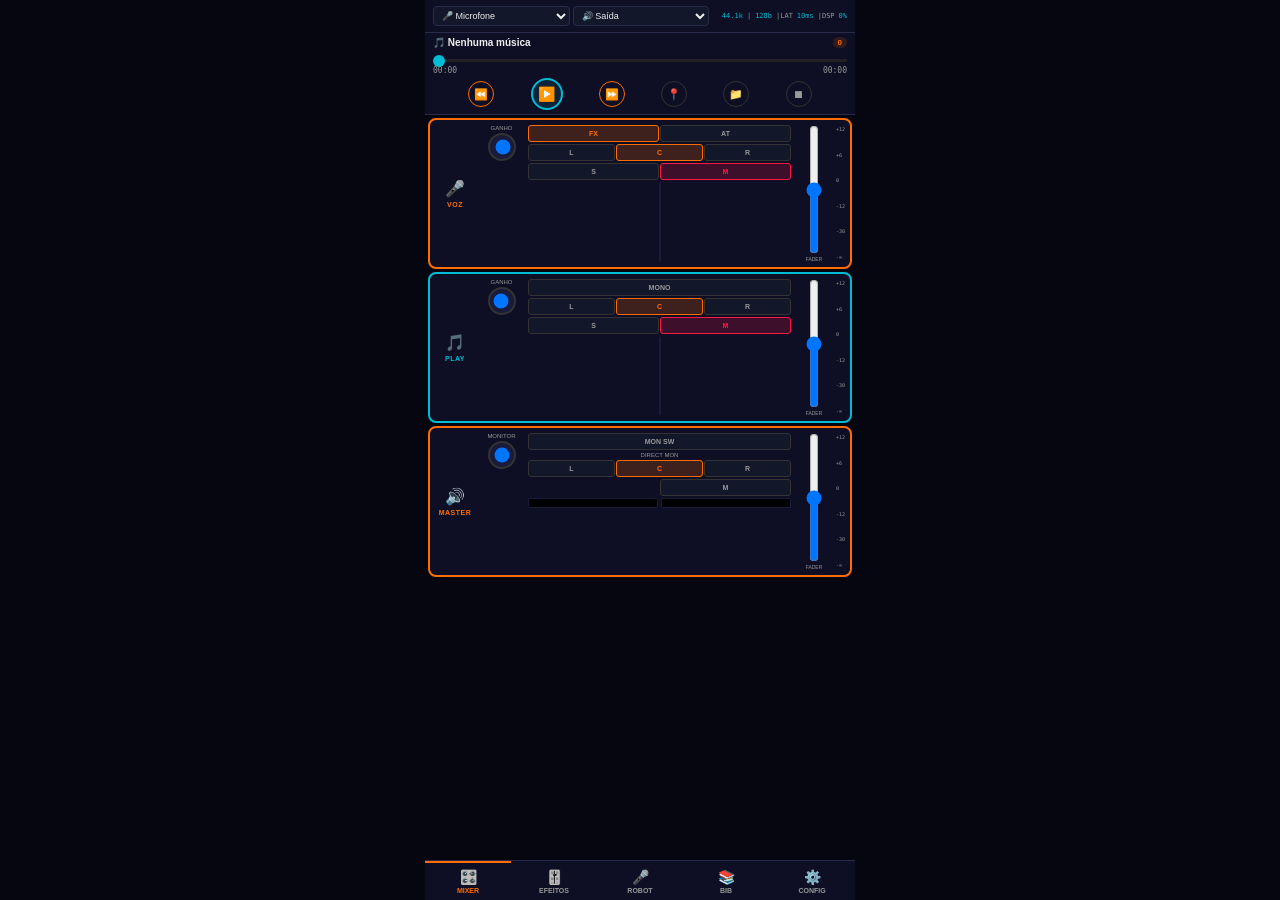
==== index.html @ adaa461d "Update index.html" ====
<!DOCTYPE html>
<html lang="pt-BR">
<head>
    <meta charset="UTF-8">
    <meta name="viewport" content="width=device-width, initial-scale=1.0, maximum-scale=1.0, user-scalable=no, viewport-fit=cover">
    <meta name="apple-mobile-web-app-capable" content="yes">
    <meta name="apple-mobile-web-app-status-bar-style" content="black-translucent">
    <meta name="theme-color" content="#060610">
    <title>DF Studio Pro</title>
    <link rel="manifest" href="manifest.json">
    <link rel="apple-touch-icon" href="icons/icon-192.png">
    <style>
        :root {
            --bg: #060610; --surface: #0E0E24; --surfaceHigh: #12172A;
            --orange: #FF6D00; --teal: #00BCD4; --warning: #FF1744;
            --text: #EEE; --textSecondary: #999; --textDisabled: #555;
            --border: #2A2A4A;
        }
        *{margin:0;padding:0;box-sizing:border-box}
        body{
            font-family: -apple-system, BlinkMacSystemFont, 'Segoe UI', sans-serif;
            background: var(--bg); color: var(--text);
            width: 100vw; height: 100vh; height: 100dvh;
            overflow: hidden; user-select: none; -webkit-user-select: none;
            -webkit-tap-highlight-color: transparent;
            display: flex; flex-direction: column;
            max-width: 430px; margin: 0 auto;
        }
        .splash{display:flex;flex-direction:column;align-items:center;justify-content:center;height:100%}
        .splash h1{font-size:1.8em;font-weight:900;color:var(--orange)}
        .splash p{color:var(--textSecondary);margin:6px 0 20px}
        .splash .loader{width:32px;height:32px;border:3px solid #222;border-top-color:var(--orange);border-radius:50%;animation:spin .8s linear infinite}
        @keyframes spin{to{transform:rotate(360deg)}}
        .splash button{padding:14px 40px;background:var(--orange);color:#FFF;border:none;border-radius:24px;font-size:16px;font-weight:700;cursor:pointer;margin-top:12px;display:none}
        .splash .msg{color:var(--textSecondary);font-size:11px;margin-top:8px}
        .splash .err{color:var(--warning);font-size:11px;margin-top:4px}

        .app{display:none;flex-direction:column;height:100%;width:100%}

        /* TOP BAR */
        .topbar{display:flex;align-items:center;justify-content:space-between;padding:6px 8px;background:var(--surface);border-bottom:1px solid var(--border);min-height:32px;gap:4px;flex-shrink:0}
        .topbar .devices{display:flex;gap:3px;flex:1}
        .topbar .devices select{flex:1;background:var(--surfaceHigh);color:var(--text);border:1px solid var(--border);border-radius:4px;padding:3px 4px;font-size:9px;max-width:48%}
        .topbar .stats{font-size:7px;color:var(--textSecondary);font-family:monospace;display:flex;gap:4px;white-space:nowrap}
        .topbar .stats span{color:var(--teal)}

        /* PLAYER */
        .player{background:var(--surface);padding:4px 8px;border-bottom:1px solid var(--border);flex-shrink:0}
        .player .info{display:flex;justify-content:space-between;align-items:center}
        .player .name{font-weight:700;font-size:10px;flex:1;overflow:hidden;text-overflow:ellipsis;white-space:nowrap;color:var(--text)}
        .player .badge{background:rgba(255,109,0,0.15);color:var(--orange);padding:1px 5px;border-radius:6px;font-size:8px;font-weight:700;margin-left:4px;white-space:nowrap}
        .player input[type=range]{width:100%;height:3px;-webkit-appearance:none;background:#222;border-radius:2px;outline:none;margin:2px 0}
        .player input[type=range]::-webkit-slider-thumb{-webkit-appearance:none;width:12px;height:12px;background:var(--teal);border-radius:50%}
        .player .time{display:flex;justify-content:space-between;font-size:8px;color:var(--textSecondary);font-family:monospace}
        .player .ctrls{display:flex;justify-content:space-evenly;align-items:center;margin-top:3px;gap:1px}
        .player .ctrls button{background:none;border:1px solid #333;color:var(--textSecondary);border-radius:50%;width:26px;height:26px;font-size:11px;cursor:pointer;display:flex;align-items:center;justify-content:center;padding:0}
        .player .ctrls .play-btn{width:32px;height:32px;border:2px solid var(--teal);color:var(--teal);background:rgba(0,188,212,0.12);font-size:14px}
        .player .ctrls .marker-btn{border-color:var(--orange);color:var(--orange)}

        /* SCROLL CONTAINER */
        .scroll-container{flex:1;overflow-y:auto;-webkit-overflow-scrolling:touch;padding:3px}

        /* CHANNEL STRIP - VERTICAL LAYOUT */
        .channel-strip{display:flex;align-items:stretch;background:var(--surface);border-radius:8px;border:2px solid #1A1A3A;margin-bottom:3px;padding:5px;gap:4px;min-height:100px}
        .channel-strip.voice{border-color:var(--orange)}
        .channel-strip.play{border-color:var(--teal)}
        .channel-strip.master{border-color:var(--orange)}
        
        .ch-left{display:flex;flex-direction:column;align-items:center;justify-content:center;gap:3px;width:40px;flex-shrink:0}
        .ch-left .ch-icon{font-size:16px}
        .ch-left .ch-name{font-size:7px;font-weight:900;letter-spacing:.5px;text-align:center}
        .voice .ch-left .ch-name{color:var(--orange)}.play .ch-left .ch-name{color:var(--teal)}.master .ch-left .ch-name{color:var(--orange)}
        
        .ch-knobs{display:flex;flex-direction:column;align-items:center;gap:2px;width:45px;flex-shrink:0}
        .ch-knobs label{font-size:6px;color:var(--textSecondary)}
        .knob{-webkit-appearance:none;width:28px;height:28px;border-radius:50%;background:#1A1A3A;border:2px solid #333;cursor:pointer;outline:none}
        
        .ch-center{display:flex;flex-direction:column;align-items:center;gap:2px;flex:1;min-width:0}
        .btn-row{display:flex;gap:1px;width:100%}
        .btn-row button{flex:1;padding:4px 0;border-radius:3px;border:1px solid #333;background:var(--surfaceHigh);color:var(--textSecondary);font-size:7px;font-weight:700;cursor:pointer}
        .btn-row .active{background:rgba(255,109,0,0.2);color:var(--orange);border-color:var(--orange)}
        .btn-row .solo-active{background:rgba(118,255,3,0.15);color:#76FF03;border-color:#76FF03}
        .btn-row .mute-active{background:rgba(255,23,68,0.2);color:var(--warning);border-color:var(--warning)}
        .vu-row{display:flex;gap:3px;width:100%}
        .vu{flex:1;height:10px;background:#000;border-radius:1px;overflow:hidden;border:1px solid #1A1A3A}
        .vu .fill{height:0%;background:linear-gradient(to top,#76FF03 60%,#FFD600 80%,var(--warning) 100%);transition:height .06s}
        
        .ch-right{display:flex;align-items:stretch;gap:3px;width:50px;flex-shrink:0}
        .fader-col{display:flex;flex-direction:column;align-items:center;flex:1}
        .fader-col label{font-size:5px;color:var(--textSecondary);margin-top:2px}
        .fader{-webkit-appearance:slider-vertical;width:16px;flex:1;min-height:60px;background:#1A1A3A;outline:none;border-radius:3px}
        .fader::-webkit-slider-thumb{-webkit-appearance:none;width:20px;height:12px;background:#555;border-radius:2px;border:1px solid #777}
        .fader-scale{display:flex;flex-direction:column;justify-content:space-between;padding:2px 0}
        .fader-scale span{font-size:5px;color:var(--textSecondary);font-family:monospace;line-height:1}

        .nav{display:flex;background:var(--surface);border-top:1px solid var(--border);padding-bottom:env(safe-area-inset-bottom);flex-shrink:0}
        .nav button{flex:1;padding:6px 0;background:none;border:none;color:var(--textSecondary);font-size:7px;font-weight:700;cursor:pointer;border-top:2px solid transparent;display:flex;flex-direction:column;align-items:center;gap:2px}
        .nav button span{font-size:14px}
        .nav .active{color:var(--orange);border-top-color:var(--orange)}

        .dlg{position:fixed;top:0;left:0;right:0;bottom:0;background:rgba(0,0,0,.85);display:none;align-items:center;justify-content:center;z-index:100}
        .dlg>div{background:var(--surface);padding:16px;border-radius:10px;width:90%;max-width:320px;display:flex;flex-direction:column;gap:8px;border:1px solid var(--border)}
        .dlg h3{color:var(--orange);text-align:center;font-size:15px}
        .dlg input{padding:8px;border-radius:5px;border:1px solid #333;background:var(--bg);color:var(--text);font-size:14px}
        .dlg button{padding:8px;border-radius:5px;border:none;font-weight:700;cursor:pointer;font-size:12px}
        .dlg .save{background:var(--orange);color:#FFF}
        .dlg .cancel{background:#333;color:var(--textSecondary)}
        .dlg .time-row{display:flex;gap:3px;align-items:center;justify-content:center}
        .dlg .time-row input{width:45px;text-align:center;font-size:14px}
        .dlg .time-row span{color:var(--textSecondary);font-weight:700}
    </style>
</head>
<body>

<div id="splash" class="splash">
    <h1>🎤 DF STUDIO</h1><p>Estúdio Profissional</p>
    <div class="loader"></div><div class="msg" id="msg">A iniciar...</div><div class="err" id="err"></div>
    <button id="startBtn" onclick="start()">COMEÇAR</button>
</div>

<div id="app" class="app">
    <div class="topbar">
        <div class="devices">
            <select><option>🎤 Microfone</option></select>
            <select><option>🔊 Saída</option></select>
        </div>
        <div class="stats"><span id="sr">48k</span>|<span id="buf">128b</span>|LAT <span id="lat">0ms</span>|DSP <span id="dsp">0%</span></div>
    </div>

    <div class="player">
        <div class="info"><div class="name" id="trackName">🎵 Nenhuma música</div><div class="badge" id="markerBadge">0</div></div>
        <input type="range" id="seekBar" min="0" max="1000" value="0">
        <div class="time"><span id="curTime">00:00</span><span id="durTime">00:00</span></div>
        <div class="ctrls">
            <button onclick="prevMarker()" class="marker-btn">⏪</button>
            <button id="playBtn" onclick="togglePlay()" class="play-btn">▶️</button>
            <button onclick="nextMarker()" class="marker-btn">⏩</button>
            <button onclick="showMarkerDlg()">📍</button>
            <button onclick="document.getElementById('fileInput').click()">📁</button>
            <input type="file" id="fileInput" accept="audio/*" style="display:none" onchange="loadFile(event)">
            <button onclick="stopTrack()">⏹</button>
        </div>
    </div>

    <div class="scroll-container">

        <!-- VOZ -->
        <div class="channel-strip voice">
            <div class="ch-left"><div class="ch-icon">🎤</div><div class="ch-name">VOZ</div></div>
            <div class="ch-knobs"><label>GANHO</label><input type="range" id="micGain" class="knob" min="0" max="100" value="65"></div>
            <div class="ch-center">
                <div class="btn-row"><button id="fxOn" class="active" onclick="toggleFx()">FX</button><button id="atOn" onclick="toggleAt()">AT</button></div>
                <div class="btn-row"><button onclick="setPan('voice',-1)">L</button><button class="active" onclick="setPan('voice',0)">C</button><button onclick="setPan('voice',1)">R</button></div>
                <div class="btn-row"><button id="voiceSolo" onclick="toggleSolo('voice')">S</button><button id="voiceMute" class="mute-active" onclick="toggleMute('voice')">M</button></div>
                <div class="vu"><div class="fill" id="voiceVu"></div></div>
            </div>
            <div class="ch-right">
                <div class="fader-col"><input type="range" id="voiceFader" class="fader" min="0" max="100" value="50" orient="vertical"><label>FADER</label></div>
                <div class="fader-scale"><span>+12</span><span>+6</span><span>0</span><span>-12</span><span>-30</span><span>-∞</span></div>
            </div>
        </div>

        <!-- PLAY -->
        <div class="channel-strip play">
            <div class="ch-left"><div class="ch-icon">🎵</div><div class="ch-name">PLAY</div></div>
            <div class="ch-knobs"><label>GANHO</label><input type="range" id="playGain" class="knob" min="0" max="100" value="40"></div>
            <div class="ch-center">
                <div class="btn-row"><button id="monoOn" onclick="toggleMono()">MONO</button></div>
                <div class="btn-row"><button onclick="setPan('play',-1)">L</button><button class="active" onclick="setPan('play',0)">C</button><button onclick="setPan('play',1)">R</button></div>
                <div class="btn-row"><button id="playSolo" onclick="toggleSolo('play')">S</button><button id="playMute" class="mute-active" onclick="toggleMute('play')">M</button></div>
                <div class="vu"><div class="fill" id="playVu"></div></div>
            </div>
            <div class="ch-right">
                <div class="fader-col"><input type="range" id="playFader" class="fader" min="0" max="100" value="50" orient="vertical"><label>FADER</label></div>
                <div class="fader-scale"><span>+12</span><span>+6</span><span>0</span><span>-12</span><span>-30</span><span>-∞</span></div>
            </div>
        </div>

        <!-- MASTER -->
        <div class="channel-strip master">
            <div class="ch-left"><div class="ch-icon">🔊</div><div class="ch-name">MASTER</div></div>
            <div class="ch-knobs"><label>MONITOR</label><input type="range" id="monGain" class="knob" min="0" max="100" value="50"></div>
            <div class="ch-center">
                <div class="btn-row"><button id="monSw" onclick="toggleMon()">MON SW</button></div>
                <div style="font-size:6px;color:var(--textSecondary);text-align:center" id="monLabel">DIRECT MON</div>
                <div class="btn-row"><button onclick="setPan('master',-1)">L</button><button class="active" onclick="setPan('master',0)">C</button><button onclick="setPan('master',1)">R</button></div>
                <div class="btn-row"><button style="visibility:hidden">S</button><button id="masterMute" onclick="toggleMute('master')">M</button></div>
                <div class="vu-row"><div class="vu"><div class="fill" id="masterVuL"></div></div><div class="vu"><div class="fill" id="masterVuR"></div></div></div>
            </div>
            <div class="ch-right">
                <div class="fader-col"><input type="range" id="masterFader" class="fader" min="0" max="100" value="50" orient="vertical"><label>FADER</label></div>
                <div class="fader-scale"><span>+12</span><span>+6</span><span>0</span><span>-12</span><span>-30</span><span>-∞</span></div>
            </div>
        </div>

    </div>

    <div class="nav">
        <button class="active"><span>🎛️</span>MIXER</button>
        <button><span>🎚️</span>EFEITOS</button>
        <button><span>🎤</span>ROBOT</button>
        <button><span>📚</span>BIB</button>
        <button><span>⚙️</span>CONFIG</button>
    </div>
</div>

<div class="dlg" id="markerDlg">
    <div>
        <h3>📍 NOVO MARCADOR</h3>
        <input type="text" id="markerName" placeholder="Nome do marcador">
        <label style="font-size:10px;color:var(--textSecondary)"><input type="checkbox" id="useCurTime" checked onchange="toggleManTime()"> Usar tempo atual</label>
        <div id="manTime" style="display:none" class="time-row">
            <input type="number" id="mm" placeholder="MIN" min="0" max="99"><span>:</span>
            <input type="number" id="ss" placeholder="SEG" min="0" max="59"><span>.</span>
            <input type="number" id="ms" placeholder="MS" min="0" max="999">
        </div>
        <button class="save" onclick="saveMarker()">💾 SALVAR</button>
        <button class="cancel" onclick="closeMarkerDlg()">CANCELAR</button>
    </div>
</div>

<script>
var ctx,micG,playG,masterG,monG,aMic,aPlay,aMasterL,aMasterR,audioBuf,srcNode,playing=false,pos=0,startTime=0,markers=[];
var micGain=.65,playGain=.40,masterGain=.50,monGain=.50;
var micMuted=true,playMuted=true,masterMuted=true,micSolo=false,playSolo=false,playMono=false,monOn=false;
var vuData=new Uint8Array(128);

function log(m){var e=document.getElementById('msg');if(e)e.textContent=m;}
function err(m){var e=document.getElementById('err');if(e)e.textContent=m;document.getElementById('startBtn').style.display='block';}

async function start(){
    try{
        document.getElementById('startBtn').style.display='none';document.getElementById('err').textContent='';
        ctx=new (window.AudioContext||window.webkitAudioContext)({latencyHint:'interactive'});
        micG=ctx.createGain();micG.gain.value=0;playG=ctx.createGain();playG.gain.value=0;
        masterG=ctx.createGain();masterG.gain.value=0;monG=ctx.createGain();monG.gain.value=0;
        aMic=ctx.createAnalyser();aMic.fftSize=256;aPlay=ctx.createAnalyser();aPlay.fftSize=256;
        aMasterL=ctx.createAnalyser();aMasterL.fftSize=256;aMasterR=ctx.createAnalyser();aMasterR.fftSize=256;
        micG.connect(aMic);aMic.connect(monG);monG.connect(masterG);
        playG.connect(aPlay);aPlay.connect(masterG);
        masterG.connect(aMasterL);masterG.connect(aMasterR);
        aMasterL.connect(ctx.destination);aMasterR.connect(ctx.destination);
        try{var s=await navigator.mediaDevices.getUserMedia({audio:{echoCancellation:false,noiseSuppression:false,autoGainControl:false}});ctx.createMediaStreamSource(s).connect(micG);}catch(e){}
        document.getElementById('sr').textContent=(ctx.sampleRate/1000).toFixed(1)+'k';
        masterMuted=false;masterG.gain.value=masterGain;document.getElementById('masterMute').classList.remove('mute-active');
        document.getElementById('splash').style.display='none';document.getElementById('app').style.display='flex';
        loadMarkers();setInterval(loop,80);
    }catch(e){err('Toque para tentar');}
}

function loop(){
    if(!ctx)return;
    try{
        document.getElementById('lat').textContent=Math.round(ctx.baseLatency*1000)+'ms';
        document.getElementById('voiceVu').style.height=(vu(aMic)*100)+'%';
        document.getElementById('playVu').style.height=(vu(aPlay)*100)+'%';
        document.getElementById('masterVuL').style.height=(vu(aMasterL)*100)+'%';
        document.getElementById('masterVuR').style.height=(vu(aMasterR)*100)+'%';
        if(playing&&audioBuf){var t=ctx.currentTime-startTime;document.getElementById('curTime').textContent=fm(t);document.getElementById('seekBar').value=(t/audioBuf.duration)*1000||0;}
    }catch(e){}
}
function vu(a){if(!a)return 0;a.getByteTimeDomainData(vuData);var s=0;for(var i=0;i<vuData.length;i++)s+=Math.abs(vuData[i]-128);return Math.min(1,s/vuData.length/128*1.5);}
function fm(s){var m=Math.floor(s/60),sec=Math.floor(s%60);return m.toString().padStart(2,'0')+':'+sec.toString().padStart(2,'0');}

function setMic(v){micGain=v;if(micG)micG.gain.value=micMuted?0:v*4;}
function setPlay(v){playGain=v;if(playG)playG.gain.value=playMuted?0:v;}
function setMaster(v){masterGain=v;if(masterG)masterG.gain.value=masterMuted?0:v;}
function setMon(v){monGain=v;if(monG)monG.gain.value=monOn?v:0;}

function toggleMute(ch){
    if(ch==='voice'){micMuted=!micMuted;setMic(micGain);var b=document.getElementById('voiceMute');if(b){if(micMuted)b.classList.add('mute-active');else b.classList.remove('mute-active');}}
    else if(ch==='play'){playMuted=!playMuted;setPlay(playGain);var b=document.getElementById('playMute');if(b){if(playMuted)b.classList.add('mute-active');else b.classList.remove('mute-active');}}
    else{masterMuted=!masterMuted;setMaster(masterGain);var b=document.getElementById('masterMute');if(b){if(masterMuted)b.classList.add('mute-active');else b.classList.remove('mute-active');}}
}
function toggleSolo(ch){if(ch==='voice')micSolo=!micSolo;else playSolo=!playSolo;var b=document.getElementById(ch==='voice'?'voiceSolo':'playSolo');if(b){var a=ch==='voice'?micSolo:playSolo;if(a)b.classList.add('solo-active');else b.classList.remove('solo-active');}}
function toggleMono(){playMono=!playMono;var b=document.getElementById('monoOn');if(b){if(playMono)b.classList.add('active');else b.classList.remove('active');}}
function toggleMon(){monOn=!monOn;setMon(monGain);var b=document.getElementById('monSw');if(b){if(monOn)b.classList.add('active');else b.classList.remove('active');}document.getElementById('monLabel').textContent=monOn?'RETORNO APP':'DIRECT MON';}
function toggleFx(){document.getElementById('fxOn').classList.toggle('active');}
function toggleAt(){document.getElementById('atOn').classList.toggle('active');}
function setPan(ch,v){var p=document.querySelector('.'+ch+' .btn-row:nth-of-type(2)');if(!p)return;var btns=p.querySelectorAll('button');btns.forEach(function(b,i){b.classList.remove('active');if((v===-1&&i===0)||(v===0&&i===1)||(v===1&&i===2))b.classList.add('active');});}

function togglePlay(){if(playing){try{srcNode.stop();}catch(e){}playing=false;}else if(audioBuf){playFrom(pos);}document.getElementById('playBtn').textContent=playing?'⏸️':'▶️';}
function stopTrack(){try{srcNode.stop();}catch(e){}playing=false;pos=0;document.getElementById('playBtn').textContent='▶️';}
function playFrom(p){if(!audioBuf||!ctx)return;try{srcNode.stop();}catch(e){}srcNode=ctx.createBufferSource();srcNode.buffer=audioBuf;srcNode.connect(playG);srcNode.start(0,p||0);playing=true;pos=p||0;startTime=ctx.currentTime-(p||0);document.getElementById('playBtn').textContent='⏸️';}
async function loadFile(e){var f=e.target.files[0];if(f){try{var b=await f.arrayBuffer();audioBuf=await ctx.decodeAudioData(b);document.getElementById('trackName').textContent='🎵 '+f.name.replace(/\.[^/.]+$/,'');document.getElementById('durTime').textContent=fm(audioBuf.duration);}catch(ex){}}}

function loadMarkers(){try{var s=localStorage.getItem('df_markers');if(s)markers=JSON.parse(s);updMarkerBadge();}catch(e){}}
function saveMarkers(){try{localStorage.setItem('df_markers',JSON.stringify(markers));}catch(e){}}
function updMarkerBadge(){document.getElementById('markerBadge').textContent=markers.length;}
function showMarkerDlg(){document.getElementById('markerDlg').style.display='flex';}
function closeMarkerDlg(){document.getElementById('markerDlg').style.display='none';}
function toggleManTime(){document.getElementById('manTime').style.display=document.getElementById('useCurTime').checked?'none':'flex';}
function saveMarker(){
    var n=document.getElementById('markerName').value||'Marcador';var tu;
    if(document.getElementById('useCurTime').checked){tu=(ctx.currentTime-startTime)*1000000;}
    else{var min=parseInt(document.getElementById('mm').value)||0;var sec=parseInt(document.getElementById('ss').value)||0;var ms=parseInt(document.getElementById('ms').value)||0;tu=(min*60+sec)*1000000+ms*1000;}
    markers.push({name:n,timeUs:tu});markers.sort(function(a,b){return a.timeUs-b.timeUs;});saveMarkers();updMarkerBadge();closeMarkerDlg();
}
function prevMarker(){if(!markers.length)return;var cur=(ctx.currentTime-startTime)*1000000;var p=markers.filter(function(m){return m.timeUs<cur-500000;}).pop()||markers[markers.length-1];if(p)playFrom(p.timeUs/1000000);}
function nextMarker(){if(!markers.length)return;var cur=(ctx.currentTime-startTime)*1000000;var n=markers.find(function(m){return m.timeUs>cur+500000;})||markers[0];if(n)playFrom(n.timeUs/1000000);}

document.addEventListener('DOMContentLoaded',function(){
    document.getElementById('startBtn').addEventListener('click',start);
    document.getElementById('micGain').addEventListener('input',function(e){setMic(e.target.value/100);});
    document.getElementById('playGain').addEventListener('input',function(e){setPlay(e.target.value/100);});
    document.getElementById('masterFader').addEventListener('input',function(e){setMaster(e.target.value/100);});
    document.getElementById('voiceFader').addEventListener('input',function(e){setMic(e.target.value/100);});
    document.getElementById('playFader').addEventListener('input',function(e){setPlay(e.target.value/100);});
    document.getElementById('monGain').addEventListener('input',function(e){setMon(e.target.value/100);});
    document.getElementById('seekBar').addEventListener('input',function(e){if(audioBuf)playFrom((e.target.value/1000)*audioBuf.duration);});
    setTimeout(function(){start().catch(function(){err('Toque para iniciar');});},800);
});
if('serviceWorker' in navigator){navigator.serviceWorker.register('/sw.js').catch(function(){});}
</script>
</body>
</html>
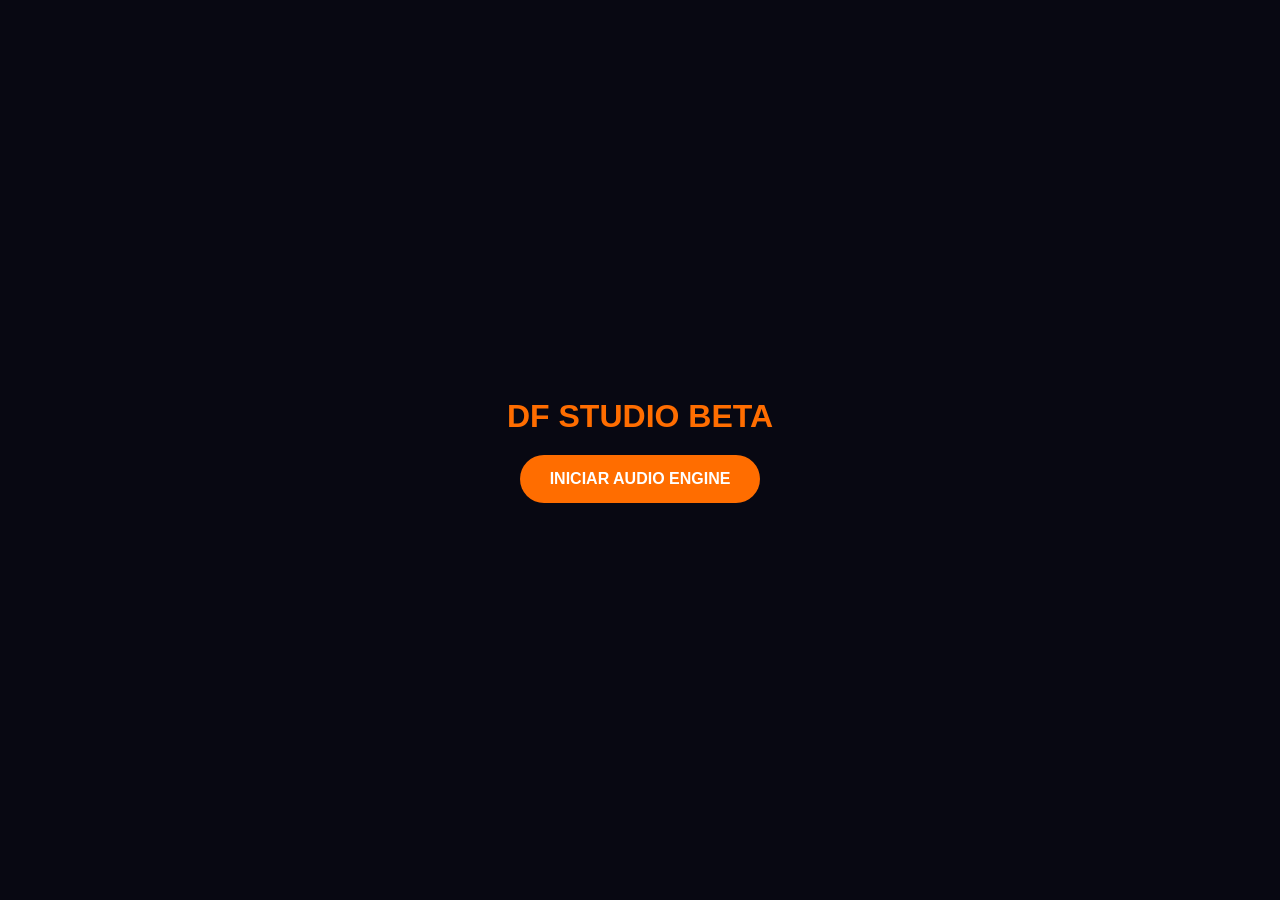
==== commit 1559f3d3: "Update index.html" ====
--- a/index.html
+++ b/index.html
@@ -3,314 +3,642 @@
 <head>
     <meta charset="UTF-8">
     <meta name="viewport" content="width=device-width, initial-scale=1.0, maximum-scale=1.0, user-scalable=no, viewport-fit=cover">
-    <meta name="apple-mobile-web-app-capable" content="yes">
-    <meta name="apple-mobile-web-app-status-bar-style" content="black-translucent">
-    <meta name="theme-color" content="#060610">
-    <title>DF Studio Pro</title>
-    <link rel="manifest" href="manifest.json">
-    <link rel="apple-touch-icon" href="icons/icon-192.png">
+    <title>DF Studio Pro - Web Mixer</title>
     <style>
         :root {
-            --bg: #060610; --surface: #0E0E24; --surfaceHigh: #12172A;
+            --bg: #080812; --surface: #12172A; --surfaceHigh: #1E293B; --surfaceVar: #0F172A;
             --orange: #FF6D00; --teal: #00BCD4; --warning: #FF1744;
-            --text: #EEE; --textSecondary: #999; --textDisabled: #555;
-            --border: #2A2A4A;
+            --text: #FFFFFF; --textSec: #94A3B8; --textDis: #475569;
+            --border: rgba(255, 255, 255, 0.1);
         }
-        *{margin:0;padding:0;box-sizing:border-box}
-        body{
-            font-family: -apple-system, BlinkMacSystemFont, 'Segoe UI', sans-serif;
-            background: var(--bg); color: var(--text);
-            width: 100vw; height: 100vh; height: 100dvh;
-            overflow: hidden; user-select: none; -webkit-user-select: none;
-            -webkit-tap-highlight-color: transparent;
-            display: flex; flex-direction: column;
-            max-width: 430px; margin: 0 auto;
-        }
-        .splash{display:flex;flex-direction:column;align-items:center;justify-content:center;height:100%}
-        .splash h1{font-size:1.8em;font-weight:900;color:var(--orange)}
-        .splash p{color:var(--textSecondary);margin:6px 0 20px}
-        .splash .loader{width:32px;height:32px;border:3px solid #222;border-top-color:var(--orange);border-radius:50%;animation:spin .8s linear infinite}
-        @keyframes spin{to{transform:rotate(360deg)}}
-        .splash button{padding:14px 40px;background:var(--orange);color:#FFF;border:none;border-radius:24px;font-size:16px;font-weight:700;cursor:pointer;margin-top:12px;display:none}
-        .splash .msg{color:var(--textSecondary);font-size:11px;margin-top:8px}
-        .splash .err{color:var(--warning);font-size:11px;margin-top:4px}
-
-        .app{display:none;flex-direction:column;height:100%;width:100%}
-
-        /* TOP BAR */
-        .topbar{display:flex;align-items:center;justify-content:space-between;padding:6px 8px;background:var(--surface);border-bottom:1px solid var(--border);min-height:32px;gap:4px;flex-shrink:0}
-        .topbar .devices{display:flex;gap:3px;flex:1}
-        .topbar .devices select{flex:1;background:var(--surfaceHigh);color:var(--text);border:1px solid var(--border);border-radius:4px;padding:3px 4px;font-size:9px;max-width:48%}
-        .topbar .stats{font-size:7px;color:var(--textSecondary);font-family:monospace;display:flex;gap:4px;white-space:nowrap}
-        .topbar .stats span{color:var(--teal)}
-
-        /* PLAYER */
-        .player{background:var(--surface);padding:4px 8px;border-bottom:1px solid var(--border);flex-shrink:0}
-        .player .info{display:flex;justify-content:space-between;align-items:center}
-        .player .name{font-weight:700;font-size:10px;flex:1;overflow:hidden;text-overflow:ellipsis;white-space:nowrap;color:var(--text)}
-        .player .badge{background:rgba(255,109,0,0.15);color:var(--orange);padding:1px 5px;border-radius:6px;font-size:8px;font-weight:700;margin-left:4px;white-space:nowrap}
-        .player input[type=range]{width:100%;height:3px;-webkit-appearance:none;background:#222;border-radius:2px;outline:none;margin:2px 0}
-        .player input[type=range]::-webkit-slider-thumb{-webkit-appearance:none;width:12px;height:12px;background:var(--teal);border-radius:50%}
-        .player .time{display:flex;justify-content:space-between;font-size:8px;color:var(--textSecondary);font-family:monospace}
-        .player .ctrls{display:flex;justify-content:space-evenly;align-items:center;margin-top:3px;gap:1px}
-        .player .ctrls button{background:none;border:1px solid #333;color:var(--textSecondary);border-radius:50%;width:26px;height:26px;font-size:11px;cursor:pointer;display:flex;align-items:center;justify-content:center;padding:0}
-        .player .ctrls .play-btn{width:32px;height:32px;border:2px solid var(--teal);color:var(--teal);background:rgba(0,188,212,0.12);font-size:14px}
-        .player .ctrls .marker-btn{border-color:var(--orange);color:var(--orange)}
-
-        /* SCROLL CONTAINER */
-        .scroll-container{flex:1;overflow-y:auto;-webkit-overflow-scrolling:touch;padding:3px}
-
-        /* CHANNEL STRIP - VERTICAL LAYOUT */
-        .channel-strip{display:flex;align-items:stretch;background:var(--surface);border-radius:8px;border:2px solid #1A1A3A;margin-bottom:3px;padding:5px;gap:4px;min-height:100px}
-        .channel-strip.voice{border-color:var(--orange)}
-        .channel-strip.play{border-color:var(--teal)}
-        .channel-strip.master{border-color:var(--orange)}
-        
-        .ch-left{display:flex;flex-direction:column;align-items:center;justify-content:center;gap:3px;width:40px;flex-shrink:0}
-        .ch-left .ch-icon{font-size:16px}
-        .ch-left .ch-name{font-size:7px;font-weight:900;letter-spacing:.5px;text-align:center}
-        .voice .ch-left .ch-name{color:var(--orange)}.play .ch-left .ch-name{color:var(--teal)}.master .ch-left .ch-name{color:var(--orange)}
-        
-        .ch-knobs{display:flex;flex-direction:column;align-items:center;gap:2px;width:45px;flex-shrink:0}
-        .ch-knobs label{font-size:6px;color:var(--textSecondary)}
-        .knob{-webkit-appearance:none;width:28px;height:28px;border-radius:50%;background:#1A1A3A;border:2px solid #333;cursor:pointer;outline:none}
-        
-        .ch-center{display:flex;flex-direction:column;align-items:center;gap:2px;flex:1;min-width:0}
-        .btn-row{display:flex;gap:1px;width:100%}
-        .btn-row button{flex:1;padding:4px 0;border-radius:3px;border:1px solid #333;background:var(--surfaceHigh);color:var(--textSecondary);font-size:7px;font-weight:700;cursor:pointer}
-        .btn-row .active{background:rgba(255,109,0,0.2);color:var(--orange);border-color:var(--orange)}
-        .btn-row .solo-active{background:rgba(118,255,3,0.15);color:#76FF03;border-color:#76FF03}
-        .btn-row .mute-active{background:rgba(255,23,68,0.2);color:var(--warning);border-color:var(--warning)}
-        .vu-row{display:flex;gap:3px;width:100%}
-        .vu{flex:1;height:10px;background:#000;border-radius:1px;overflow:hidden;border:1px solid #1A1A3A}
-        .vu .fill{height:0%;background:linear-gradient(to top,#76FF03 60%,#FFD600 80%,var(--warning) 100%);transition:height .06s}
-        
-        .ch-right{display:flex;align-items:stretch;gap:3px;width:50px;flex-shrink:0}
-        .fader-col{display:flex;flex-direction:column;align-items:center;flex:1}
-        .fader-col label{font-size:5px;color:var(--textSecondary);margin-top:2px}
-        .fader{-webkit-appearance:slider-vertical;width:16px;flex:1;min-height:60px;background:#1A1A3A;outline:none;border-radius:3px}
-        .fader::-webkit-slider-thumb{-webkit-appearance:none;width:20px;height:12px;background:#555;border-radius:2px;border:1px solid #777}
-        .fader-scale{display:flex;flex-direction:column;justify-content:space-between;padding:2px 0}
-        .fader-scale span{font-size:5px;color:var(--textSecondary);font-family:monospace;line-height:1}
-
-        .nav{display:flex;background:var(--surface);border-top:1px solid var(--border);padding-bottom:env(safe-area-inset-bottom);flex-shrink:0}
-        .nav button{flex:1;padding:6px 0;background:none;border:none;color:var(--textSecondary);font-size:7px;font-weight:700;cursor:pointer;border-top:2px solid transparent;display:flex;flex-direction:column;align-items:center;gap:2px}
-        .nav button span{font-size:14px}
-        .nav .active{color:var(--orange);border-top-color:var(--orange)}
-
-        .dlg{position:fixed;top:0;left:0;right:0;bottom:0;background:rgba(0,0,0,.85);display:none;align-items:center;justify-content:center;z-index:100}
-        .dlg>div{background:var(--surface);padding:16px;border-radius:10px;width:90%;max-width:320px;display:flex;flex-direction:column;gap:8px;border:1px solid var(--border)}
-        .dlg h3{color:var(--orange);text-align:center;font-size:15px}
-        .dlg input{padding:8px;border-radius:5px;border:1px solid #333;background:var(--bg);color:var(--text);font-size:14px}
-        .dlg button{padding:8px;border-radius:5px;border:none;font-weight:700;cursor:pointer;font-size:12px}
-        .dlg .save{background:var(--orange);color:#FFF}
-        .dlg .cancel{background:#333;color:var(--textSecondary)}
-        .dlg .time-row{display:flex;gap:3px;align-items:center;justify-content:center}
-        .dlg .time-row input{width:45px;text-align:center;font-size:14px}
-        .dlg .time-row span{color:var(--textSecondary);font-weight:700}
+        * { margin: 0; padding: 0; box-sizing: border-box; font-family: -apple-system, BlinkMacSystemFont, sans-serif; user-select: none; -webkit-user-select: none; }
+        body { background: var(--bg); color: var(--text); height: 100dvh; display: flex; flex-direction: column; overflow: hidden; max-width: 450px; margin: 0 auto; }
+        
+        /* Typography */
+        .mono { font-family: monospace; }
+        .bold { font-weight: 800; }
+        .text-xs { font-size: 8px; } .text-sm { font-size: 10px; } .text-md { font-size: 12px; }
+
+        /* Topbar & Stats */
+        .devices-row { display: flex; gap: 6px; padding: 6px; }
+        .device-btn { flex: 1; background: var(--surface); border: 1px solid #333; border-radius: 7px; padding: 6px; display: flex; align-items: center; gap: 5px; color: var(--text); font-size: 10px; }
+        .stats-bar { display: flex; justify-content: space-evenly; background: var(--surface); padding: 4px; font-size: 9px; color: var(--textSec); }
+        .stats-bar span { color: var(--teal); font-weight: bold; }
+        .stats-bar .dsp { color: var(--orange); }
+
+        /* Quick Presets */
+        .presets-row { display: flex; gap: 4px; padding: 4px 6px; background: var(--surface); }
+        .preset-btn { flex: 1; height: 26px; border-radius: 4px; border: 1px solid rgba(255,109,0,0.5); background: rgba(255,109,0,0.12); color: var(--orange); font-size: 9px; font-weight: 900; display: flex; align-items: center; justify-content: center; position: relative; overflow: hidden; }
+        .preset-btn.active { background: var(--orange); color: #000; }
+        .preset-btn.reset { border-color: rgba(255,23,68,0.5); background: rgba(255,23,68,0.12); color: var(--warning); }
+        .progress-bar { position: absolute; left: 0; top: 0; bottom: 0; background: rgba(255,255,255,0.3); width: 0%; pointer-events: none; }
+
+        /* Player Widget */
+        .player-widget { background: var(--surface); display: flex; flex-direction: column; border-bottom: 1px solid var(--border); }
+        .pw-header { display: flex; justify-content: space-between; padding: 6px 10px; align-items: center; }
+        .pw-title { font-size: 12px; font-weight: 900; display: flex; gap: 6px; align-items: center; }
+        .pw-badge { background: rgba(255,109,0,0.15); color: var(--orange); border: 1px solid rgba(255,109,0,0.4); padding: 2px 8px; border-radius: 6px; font-size: 12px; font-weight: bold; }
+        .pw-seek-row { display: flex; align-items: center; gap: 6px; padding: 2px 10px; font-size: 9px; color: var(--textSec); }
+        
+        .seek-container { flex: 1; position: relative; height: 16px; display: flex; align-items: center; }
+        .seek-track { width: 100%; height: 6px; background: var(--surfaceHigh); border-radius: 3px; position: relative; overflow: hidden; }
+        .seek-fill { height: 100%; background: var(--teal); width: 0%; border-radius: 3px; }
+        .seek-marker { position: absolute; width: 2px; height: 8px; background: var(--orange); top: 4px; transform: translateX(-50%); }
+        .seek-input { position: absolute; width: 100%; height: 100%; opacity: 0; margin: 0; }
+
+        .pw-controls { display: flex; justify-content: space-evenly; align-items: center; padding: 6px 0; }
+        .pw-btn { width: 30px; height: 30px; border-radius: 50%; display: flex; align-items: center; justify-content: center; font-size: 14px; background: none; border: none; color: var(--textSec); }
+        .pw-btn.play { width: 38px; height: 38px; border: 2px solid rgba(0,188,212,0.5); background: rgba(0,188,212,0.15); color: var(--teal); }
+        .pw-btn.orange { color: var(--orange); }
+
+        /* Mixer Channels */
+        .strips-container { flex: 1; display: flex; gap: 3px; padding: 3px; overflow-y: hidden; }
+        .strip { flex: 1; background: var(--surface); border: 1px solid var(--surfaceHigh); border-radius: 8px; display: flex; flex-direction: column; align-items: center; overflow: hidden; padding-bottom: 4px; }
+        .strip.master { border-color: var(--orange); border-width: 2px; }
+        .strip-top { width: 100%; height: 2px; }
+        .strip-header { width: 100%; background: var(--surfaceHigh); padding: 4px; text-align: center; font-size: 9px; font-weight: 900; letter-spacing: 0.8px; display: flex; justify-content: center; align-items: center; gap: 4px; }
+        
+        /* Knobs & Params */
+        .param-row { width: 100%; padding: 2px 5px; display: flex; justify-content: space-between; font-size: 7px; color: var(--textSec); font-weight: 900; }
+        .param-val { font-family: monospace; }
+        
+        .knob-container { width: 38px; height: 38px; position: relative; margin: 2px 0; touch-action: none; }
+        .knob-bg { position: absolute; inset: 0; border-radius: 50%; background: var(--surfaceHigh); border: 2px solid rgba(0,0,0,0.3); }
+        .knob-arc { position: absolute; inset: 2px; border-radius: 50%; border: 3px solid transparent; } /* Feito via canvas abaixo */
+        .knob-dial { position: absolute; inset: 4px; border-radius: 50%; background: #222; display: flex; justify-content: center; transform: rotate(-135deg); }
+        .knob-dot { width: 3px; height: 3px; background: currentColor; border-radius: 50%; margin-top: 3px; }
+
+        /* Buttons Row */
+        .btn-row { display: flex; width: 100%; gap: 3px; padding: 0 5px; margin-bottom: 3px; }
+        .sm-btn { flex: 1; height: 20px; border-radius: 4px; border: 1px solid var(--surfaceHigh); background: var(--surfaceHigh); color: var(--textSec); font-size: 8px; font-weight: 900; display: flex; align-items: center; justify-content: center; }
+        .sm-btn.active { background: rgba(255,109,0,0.14); border-color: var(--orange); color: var(--orange); }
+        .sm-btn.teal { background: rgba(0,188,212,0.14); border-color: var(--teal); color: var(--teal); }
+        .sm-btn.solo.active { background: #0A1800; border-color: #76FF03; color: #76FF03; }
+        .sm-btn.mute.active { background: #1A0000; border-color: var(--warning); color: var(--warning); }
+        .sm-btn.pan.active { background: rgba(255,255,255,0.1); border-color: currentColor; color: currentColor; }
+
+        /* Fader Area */
+        .fader-area { flex: 1; display: flex; width: 100%; padding: 4px; gap: 4px; align-items: flex-end; }
+        .vu-container { width: 16px; height: 100%; background: rgba(0,0,0,0.45); border-radius: 2px; position: relative; }
+        canvas.vu-canvas { width: 100%; height: 100%; display: block; }
+        
+        .fader-wrapper { flex: 1; height: 100%; display: flex; flex-direction: column; align-items: center; }
+        .fader-val { font-size: 8px; font-weight: 900; margin-bottom: 2px; }
+        .fader-track-container { flex: 1; width: 100%; position: relative; display: flex; justify-content: center; touch-action: none; }
+        .fader-track { width: 4px; height: 100%; background: rgba(0,0,0,0.45); border-radius: 2px; position: relative; display: flex; align-items: flex-end; overflow: hidden; }
+        .fader-fill { width: 100%; background: currentColor; opacity: 0.65; }
+        .fader-thumb { position: absolute; width: 34px; height: 18px; background: linear-gradient(to bottom, #5A5A66, #303038, #585864); border: 1px solid rgba(255,255,255,0.18); border-radius: 4px; display: flex; justify-content: center; align-items: center; transform: translateY(-50%); pointer-events: none; }
+        .fader-thumb-line { width: 62%; height: 2px; background: currentColor; }
+        
+        .scale { display: flex; flex-direction: column; justify-content: space-between; height: 100%; padding-bottom: 9px; font-size: 6px; color: var(--textSec); font-family: monospace; }
+
+        /* Dialogs */
+        .overlay { position: fixed; inset: 0; background: rgba(0,0,0,0.85); display: none; align-items: center; justify-content: center; z-index: 100; }
+        .dialog { background: var(--surface); padding: 16px; border-radius: 12px; width: 90%; max-width: 340px; border: 1px solid var(--border); display: flex; flex-direction: column; gap: 12px; }
+        .dlg-title { color: #FFF; font-size: 18px; font-weight: 900; text-align: center; }
+        input[type="text"], input[type="number"] { width: 100%; background: var(--bg); border: 1px solid #333; color: #FFF; padding: 10px; border-radius: 6px; outline: none; }
+        input[type="text"]:focus { border-color: var(--orange); }
+        .btn-primary { background: var(--orange); color: #FFF; border: none; padding: 12px; border-radius: 6px; font-weight: bold; cursor: pointer; }
+        .btn-sec { background: transparent; color: var(--textSec); border: none; padding: 12px; font-weight: bold; cursor: pointer; }
+        
+        .marker-item { display: flex; align-items: center; background: var(--bg); padding: 10px; border-radius: 8px; border: 1px solid rgba(0,188,212,0.2); margin-bottom: 8px; }
+        .marker-time { background: rgba(0,188,212,0.1); color: var(--teal); padding: 4px 8px; border-radius: 12px; font-size: 10px; font-weight: bold; }
+        .marker-name { flex: 1; margin: 0 10px; font-size: 13px; font-weight: bold; }
     </style>
 </head>
 <body>
 
-<div id="splash" class="splash">
-    <h1>🎤 DF STUDIO</h1><p>Estúdio Profissional</p>
-    <div class="loader"></div><div class="msg" id="msg">A iniciar...</div><div class="err" id="err"></div>
-    <button id="startBtn" onclick="start()">COMEÇAR</button>
-</div>
-
-<div id="app" class="app">
-    <div class="topbar">
-        <div class="devices">
-            <select><option>🎤 Microfone</option></select>
-            <select><option>🔊 Saída</option></select>
-        </div>
-        <div class="stats"><span id="sr">48k</span>|<span id="buf">128b</span>|LAT <span id="lat">0ms</span>|DSP <span id="dsp">0%</span></div>
-    </div>
-
-    <div class="player">
-        <div class="info"><div class="name" id="trackName">🎵 Nenhuma música</div><div class="badge" id="markerBadge">0</div></div>
-        <input type="range" id="seekBar" min="0" max="1000" value="0">
-        <div class="time"><span id="curTime">00:00</span><span id="durTime">00:00</span></div>
-        <div class="ctrls">
-            <button onclick="prevMarker()" class="marker-btn">⏪</button>
-            <button id="playBtn" onclick="togglePlay()" class="play-btn">▶️</button>
-            <button onclick="nextMarker()" class="marker-btn">⏩</button>
-            <button onclick="showMarkerDlg()">📍</button>
-            <button onclick="document.getElementById('fileInput').click()">📁</button>
-            <input type="file" id="fileInput" accept="audio/*" style="display:none" onchange="loadFile(event)">
-            <button onclick="stopTrack()">⏹</button>
-        </div>
-    </div>
-
-    <div class="scroll-container">
-
-        <!-- VOZ -->
-        <div class="channel-strip voice">
-            <div class="ch-left"><div class="ch-icon">🎤</div><div class="ch-name">VOZ</div></div>
-            <div class="ch-knobs"><label>GANHO</label><input type="range" id="micGain" class="knob" min="0" max="100" value="65"></div>
-            <div class="ch-center">
-                <div class="btn-row"><button id="fxOn" class="active" onclick="toggleFx()">FX</button><button id="atOn" onclick="toggleAt()">AT</button></div>
-                <div class="btn-row"><button onclick="setPan('voice',-1)">L</button><button class="active" onclick="setPan('voice',0)">C</button><button onclick="setPan('voice',1)">R</button></div>
-                <div class="btn-row"><button id="voiceSolo" onclick="toggleSolo('voice')">S</button><button id="voiceMute" class="mute-active" onclick="toggleMute('voice')">M</button></div>
-                <div class="vu"><div class="fill" id="voiceVu"></div></div>
-            </div>
-            <div class="ch-right">
-                <div class="fader-col"><input type="range" id="voiceFader" class="fader" min="0" max="100" value="50" orient="vertical"><label>FADER</label></div>
-                <div class="fader-scale"><span>+12</span><span>+6</span><span>0</span><span>-12</span><span>-30</span><span>-∞</span></div>
-            </div>
-        </div>
-
-        <!-- PLAY -->
-        <div class="channel-strip play">
-            <div class="ch-left"><div class="ch-icon">🎵</div><div class="ch-name">PLAY</div></div>
-            <div class="ch-knobs"><label>GANHO</label><input type="range" id="playGain" class="knob" min="0" max="100" value="40"></div>
-            <div class="ch-center">
-                <div class="btn-row"><button id="monoOn" onclick="toggleMono()">MONO</button></div>
-                <div class="btn-row"><button onclick="setPan('play',-1)">L</button><button class="active" onclick="setPan('play',0)">C</button><button onclick="setPan('play',1)">R</button></div>
-                <div class="btn-row"><button id="playSolo" onclick="toggleSolo('play')">S</button><button id="playMute" class="mute-active" onclick="toggleMute('play')">M</button></div>
-                <div class="vu"><div class="fill" id="playVu"></div></div>
-            </div>
-            <div class="ch-right">
-                <div class="fader-col"><input type="range" id="playFader" class="fader" min="0" max="100" value="50" orient="vertical"><label>FADER</label></div>
-                <div class="fader-scale"><span>+12</span><span>+6</span><span>0</span><span>-12</span><span>-30</span><span>-∞</span></div>
-            </div>
-        </div>
-
-        <!-- MASTER -->
-        <div class="channel-strip master">
-            <div class="ch-left"><div class="ch-icon">🔊</div><div class="ch-name">MASTER</div></div>
-            <div class="ch-knobs"><label>MONITOR</label><input type="range" id="monGain" class="knob" min="0" max="100" value="50"></div>
-            <div class="ch-center">
-                <div class="btn-row"><button id="monSw" onclick="toggleMon()">MON SW</button></div>
-                <div style="font-size:6px;color:var(--textSecondary);text-align:center" id="monLabel">DIRECT MON</div>
-                <div class="btn-row"><button onclick="setPan('master',-1)">L</button><button class="active" onclick="setPan('master',0)">C</button><button onclick="setPan('master',1)">R</button></div>
-                <div class="btn-row"><button style="visibility:hidden">S</button><button id="masterMute" onclick="toggleMute('master')">M</button></div>
-                <div class="vu-row"><div class="vu"><div class="fill" id="masterVuL"></div></div><div class="vu"><div class="fill" id="masterVuR"></div></div></div>
-            </div>
-            <div class="ch-right">
-                <div class="fader-col"><input type="range" id="masterFader" class="fader" min="0" max="100" value="50" orient="vertical"><label>FADER</label></div>
-                <div class="fader-scale"><span>+12</span><span>+6</span><span>0</span><span>-12</span><span>-30</span><span>-∞</span></div>
-            </div>
-        </div>
-
-    </div>
-
-    <div class="nav">
-        <button class="active"><span>🎛️</span>MIXER</button>
-        <button><span>🎚️</span>EFEITOS</button>
-        <button><span>🎤</span>ROBOT</button>
-        <button><span>📚</span>BIB</button>
-        <button><span>⚙️</span>CONFIG</button>
-    </div>
-</div>
-
-<div class="dlg" id="markerDlg">
-    <div>
-        <h3>📍 NOVO MARCADOR</h3>
-        <input type="text" id="markerName" placeholder="Nome do marcador">
-        <label style="font-size:10px;color:var(--textSecondary)"><input type="checkbox" id="useCurTime" checked onchange="toggleManTime()"> Usar tempo atual</label>
-        <div id="manTime" style="display:none" class="time-row">
-            <input type="number" id="mm" placeholder="MIN" min="0" max="99"><span>:</span>
-            <input type="number" id="ss" placeholder="SEG" min="0" max="59"><span>.</span>
-            <input type="number" id="ms" placeholder="MS" min="0" max="999">
-        </div>
-        <button class="save" onclick="saveMarker()">💾 SALVAR</button>
-        <button class="cancel" onclick="closeMarkerDlg()">CANCELAR</button>
-    </div>
-</div>
+    <div id="startOverlay" style="position:fixed;inset:0;background:#080812;z-index:999;display:flex;align-items:center;justify-content:center;flex-direction:column;">
+        <h1 style="color:#FF6D00;font-weight:900;">DF STUDIO BETA</h1>
+        <button onclick="initAudio()" style="margin-top:20px;padding:15px 30px;background:#FF6D00;color:#FFF;border:none;border-radius:30px;font-weight:bold;font-size:16px;">INICIAR AUDIO ENGINE</button>
+    </div>
+
+    <div class="devices-row">
+        <div class="device-btn" style="border-color:var(--orange)"><span style="color:var(--orange)">🎤</span> Microfone Padrão</div>
+        <div class="device-btn" style="border-color:var(--teal)"><span style="color:var(--teal)">🔊</span> Saída Padrão</div>
+    </div>
+
+    <div class="stats-bar">
+        <div><span id="st-sr">48.0k</span> | <span id="st-buf">128buf</span> | LAT <span id="st-lat">10ms</span> | DSP <span class="dsp" id="st-dsp">15%</span></div>
+    </div>
+
+    <div class="presets-row">
+        <div class="preset-btn" id="ps1" onpointerdown="presetDown(1, 'FORRÓ', this)" onpointerup="presetUp(1)">FORRÓ<div class="progress-bar"></div></div>
+        <div class="preset-btn" id="ps2" onpointerdown="presetDown(2, 'PISEIRO', this)" onpointerup="presetUp(2)">PISEIRO<div class="progress-bar"></div></div>
+        <div class="preset-btn" id="ps3" onpointerdown="presetDown(3, 'SERTANEJO', this)" onpointerup="presetUp(3)">SERTANEJO<div class="progress-bar"></div></div>
+        <div class="preset-btn reset" onclick="resetMixer()">RESET</div>
+    </div>
+
+    <div class="player-widget">
+        <div class="pw-header">
+            <div class="pw-title"><span style="color:var(--teal)">🎵</span> <span id="trackName">Nenhuma música</span></div>
+            <div class="pw-badge" id="markerCount">0</div>
+        </div>
+        <div class="pw-seek-row">
+            <span id="timeCur" class="mono">00:00</span>
+            <div class="seek-container">
+                <div class="seek-track" id="seekTrack">
+                    <div class="seek-fill" id="seekFill"></div>
+                    <div id="markersContainer"></div>
+                </div>
+                <input type="range" class="seek-input" id="seekInput" min="0" max="1000" value="0">
+            </div>
+            <span id="timeTot" class="mono">00:00</span>
+        </div>
+        <div class="pw-controls">
+            <button class="pw-btn" onclick="navMarker(-1)">⏪</button>
+            <button class="pw-btn play" id="btnPlay" onclick="togglePlay()">▶</button>
+            <button class="pw-btn" onclick="navMarker(1)">⏩</button>
+            <button class="pw-btn orange" onclick="openAddMarker()">📍</button>
+            <button class="pw-btn orange" onclick="openListMarkers()">📄</button>
+            <button class="pw-btn" onclick="stopTrack()">⏹</button>
+            <input type="file" id="fileIn" accept="audio/*" style="display:none" onchange="loadFile(event)">
+            <button class="pw-btn" onclick="document.getElementById('fileIn').click()">📁</button>
+        </div>
+    </div>
+
+    <div class="strips-container">
+        <div class="strip">
+            <div class="strip-top" style="background:var(--orange)"></div>
+            <div class="strip-header" style="color:var(--orange)">🎤 VOZ</div>
+            
+            <div class="param-row"><span>GANHO</span><span class="param-val" style="color:var(--orange)" id="val-gain1">0 dB</span></div>
+            <div class="knob-container" onpointerdown="startKnob(event, 'gain1')" style="color:var(--orange)">
+                <div class="knob-bg"></div><canvas class="knob-arc"></canvas>
+                <div class="knob-dial" id="dial-gain1"><div class="knob-dot"></div></div>
+            </div>
+
+            <div class="btn-row" style="margin-top:6px">
+                <div class="sm-btn" id="btn-fx" onclick="toggleBtn(this)" style="color:var(--orange)">FX</div>
+                <div class="sm-btn" id="btn-at" onclick="toggleBtn(this)" style="color:var(--orange)">AT</div>
+            </div>
+            <div class="btn-row" style="color:var(--orange)">
+                <div class="sm-btn pan p1" onclick="setPan(1,-1)">L</div>
+                <div class="sm-btn pan p1 active" onclick="setPan(1,0)">C</div>
+                <div class="sm-btn pan p1" onclick="setPan(1,1)">R</div>
+            </div>
+            <div class="btn-row">
+                <div class="sm-btn solo" id="solo1" onclick="toggleBtn(this, 'solo')">S</div>
+                <div class="sm-btn mute active" id="mute1" onclick="toggleBtn(this, 'mute', updateVols)">M</div>
+            </div>
+
+            <div class="fader-area">
+                <div class="vu-container"><canvas class="vu-canvas" id="vu-mic"></canvas></div>
+                <div class="fader-wrapper">
+                    <div class="fader-val mono" style="color:var(--orange)" id="val-fad1">0 dB</div>
+                    <div class="fader-track-container" onpointerdown="startFader(event, 'fad1', true)">
+                        <div class="fader-track"><div class="fader-fill" id="fill-fad1" style="color:var(--orange)"></div></div>
+                        <div class="fader-thumb" id="thumb-fad1" style="color:var(--orange)"><div class="fader-thumb-line"></div></div>
+                    </div>
+                </div>
+            </div>
+        </div>
+
+        <div class="strip">
+            <div class="strip-top" style="background:var(--teal)"></div>
+            <div class="strip-header" style="color:var(--teal)">🎵 PLAY</div>
+            
+            <div class="param-row"><span>GANHO</span><span class="param-val" style="color:var(--teal)" id="val-gain2">-3 dB</span></div>
+            <div class="knob-container" onpointerdown="startKnob(event, 'gain2')" style="color:var(--teal)">
+                <div class="knob-bg"></div><canvas class="knob-arc"></canvas>
+                <div class="knob-dial" id="dial-gain2"><div class="knob-dot"></div></div>
+            </div>
+
+            <div class="btn-row" style="margin-top:6px">
+                <div class="sm-btn teal" id="btn-mono" onclick="toggleBtn(this)">MONO</div>
+            </div>
+            <div class="btn-row" style="color:var(--teal)">
+                <div class="sm-btn pan p2" onclick="setPan(2,-1)">L</div>
+                <div class="sm-btn pan p2 active" onclick="setPan(2,0)">C</div>
+                <div class="sm-btn pan p2" onclick="setPan(2,1)">R</div>
+            </div>
+            <div class="btn-row">
+                <div class="sm-btn solo" id="solo2" onclick="toggleBtn(this, 'solo')">S</div>
+                <div class="sm-btn mute active" id="mute2" onclick="toggleBtn(this, 'mute', updateVols)">M</div>
+            </div>
+
+            <div class="fader-area">
+                <div class="vu-container"><canvas class="vu-canvas" id="vu-play"></canvas></div>
+                <div class="fader-wrapper">
+                    <div class="fader-val mono" style="color:var(--teal)" id="val-fad2">0 dB</div>
+                    <div class="fader-track-container" onpointerdown="startFader(event, 'fad2', true)">
+                        <div class="fader-track"><div class="fader-fill" id="fill-fad2" style="color:var(--teal)"></div></div>
+                        <div class="fader-thumb" id="thumb-fad2" style="color:var(--teal)"><div class="fader-thumb-line"></div></div>
+                    </div>
+                </div>
+            </div>
+        </div>
+
+        <div class="strip master">
+            <div class="strip-top" style="background:var(--orange)"></div>
+            <div class="strip-header" style="color:var(--orange)">🔊 MASTER</div>
+            
+            <div style="width:100%;padding:2px 5px;margin-top:2px;">
+                <div class="param-row" style="padding:0"><span>MON SW</span><span class="param-val" style="color:var(--orange)" id="txt-monsw">ON</span></div>
+                <div class="sm-btn" id="btn-monsw" onclick="toggleMonSw()" style="background:rgba(255,109,0,0.14);border-color:var(--orange);color:var(--orange);height:18px;margin-top:2px;">RETORNO APP</div>
+            </div>
+            
+            <div class="param-row"><span>MONITOR</span><span class="param-val" style="color:var(--orange)" id="val-gain3">0 dB</span></div>
+            <div class="knob-container" onpointerdown="startKnob(event, 'gain3')" style="color:var(--orange)">
+                <div class="knob-bg"></div><canvas class="knob-arc"></canvas>
+                <div class="knob-dial" id="dial-gain3"><div class="knob-dot"></div></div>
+            </div>
+
+            <div class="btn-row" style="color:var(--orange);margin-top:6px;">
+                <div class="sm-btn pan p3" onclick="setPan(3,-1)">L</div>
+                <div class="sm-btn pan p3 active" onclick="setPan(3,0)">C</div>
+                <div class="sm-btn pan p3" onclick="setPan(3,1)">R</div>
+            </div>
+            <div class="btn-row">
+                <div class="sm-btn" style="visibility:hidden">S</div>
+                <div class="sm-btn mute" id="mute3" onclick="toggleBtn(this, 'mute', updateVols)">M</div>
+            </div>
+
+            <div class="fader-area">
+                <div class="vu-container"><canvas class="vu-canvas" id="vu-masterL"></canvas></div>
+                <div class="fader-wrapper">
+                    <div class="fader-val mono" style="color:var(--orange)" id="val-fad3">0 dB</div>
+                    <div class="fader-track-container" onpointerdown="startFader(event, 'fad3', false)">
+                        <div class="fader-track"><div class="fader-fill" id="fill-fad3" style="color:var(--orange)"></div></div>
+                        <div class="fader-thumb" id="thumb-fad3" style="color:var(--orange);width:38px"><div class="fader-thumb-line"></div></div>
+                    </div>
+                </div>
+                <div class="vu-container"><canvas class="vu-canvas" id="vu-masterR"></canvas></div>
+                <div class="scale"><span>+12</span><span>+6</span><span>0</span><span>-12</span><span>-30</span><span>-∞</span></div>
+            </div>
+        </div>
+    </div>
+
+    <div class="overlay" id="dlgMarker">
+        <div class="dialog">
+            <div class="dlg-title" id="dlgMarkerTitle">NOVO MARCADOR</div>
+            <div style="font-size:12px;color:var(--textSec)">Nome do marcador:</div>
+            <input type="text" id="inMarkerName" placeholder="Ex: Refrão, Solo...">
+            <button class="btn-primary" onclick="saveMarker()">SALVAR</button>
+            <button class="btn-sec" onclick="closeDlg('dlgMarker')">CANCELAR</button>
+        </div>
+    </div>
+
+    <div class="overlay" id="dlgList">
+        <div class="dialog" style="max-height:80vh;display:flex;flex-direction:column;">
+            <div class="dlg-title" style="color:var(--orange)">MARCADORES</div>
+            <div style="overflow-y:auto;flex:1;margin:10px 0;" id="markerListDiv"></div>
+            <button class="btn-sec" onclick="closeDlg('dlgList')">FECHAR</button>
+        </div>
+    </div>
+
+    <div class="overlay" id="dlgPreset">
+        <div class="dialog">
+            <div class="dlg-title">Salvar Preset: <span id="presetTitleName" style="color:var(--orange)"></span></div>
+            <div style="font-size:11px;color:var(--orange);font-weight:bold">Você está salvando todos os efeitos e a afinação ATUAIS neste botão.</div>
+            <input type="text" id="inPresetName" placeholder="Nome do atalho">
+            <button class="btn-primary" onclick="confirmSavePreset()">SALVAR ATUAL</button>
+            <button class="btn-sec" onclick="closeDlg('dlgPreset')">CANCELAR</button>
+        </div>
+    </div>
 
 <script>
-var ctx,micG,playG,masterG,monG,aMic,aPlay,aMasterL,aMasterR,audioBuf,srcNode,playing=false,pos=0,startTime=0,markers=[];
-var micGain=.65,playGain=.40,masterGain=.50,monGain=.50;
-var micMuted=true,playMuted=true,masterMuted=true,micSolo=false,playSolo=false,playMono=false,monOn=false;
-var vuData=new Uint8Array(128);
-
-function log(m){var e=document.getElementById('msg');if(e)e.textContent=m;}
-function err(m){var e=document.getElementById('err');if(e)e.textContent=m;document.getElementById('startBtn').style.display='block';}
-
-async function start(){
-    try{
-        document.getElementById('startBtn').style.display='none';document.getElementById('err').textContent='';
-        ctx=new (window.AudioContext||window.webkitAudioContext)({latencyHint:'interactive'});
-        micG=ctx.createGain();micG.gain.value=0;playG=ctx.createGain();playG.gain.value=0;
-        masterG=ctx.createGain();masterG.gain.value=0;monG=ctx.createGain();monG.gain.value=0;
-        aMic=ctx.createAnalyser();aMic.fftSize=256;aPlay=ctx.createAnalyser();aPlay.fftSize=256;
-        aMasterL=ctx.createAnalyser();aMasterL.fftSize=256;aMasterR=ctx.createAnalyser();aMasterR.fftSize=256;
-        micG.connect(aMic);aMic.connect(monG);monG.connect(masterG);
-        playG.connect(aPlay);aPlay.connect(masterG);
-        masterG.connect(aMasterL);masterG.connect(aMasterR);
-        aMasterL.connect(ctx.destination);aMasterR.connect(ctx.destination);
-        try{var s=await navigator.mediaDevices.getUserMedia({audio:{echoCancellation:false,noiseSuppression:false,autoGainControl:false}});ctx.createMediaStreamSource(s).connect(micG);}catch(e){}
-        document.getElementById('sr').textContent=(ctx.sampleRate/1000).toFixed(1)+'k';
-        masterMuted=false;masterG.gain.value=masterGain;document.getElementById('masterMute').classList.remove('mute-active');
-        document.getElementById('splash').style.display='none';document.getElementById('app').style.display='flex';
-        loadMarkers();setInterval(loop,80);
-    }catch(e){err('Toque para tentar');}
-}
-
-function loop(){
-    if(!ctx)return;
-    try{
-        document.getElementById('lat').textContent=Math.round(ctx.baseLatency*1000)+'ms';
-        document.getElementById('voiceVu').style.height=(vu(aMic)*100)+'%';
-        document.getElementById('playVu').style.height=(vu(aPlay)*100)+'%';
-        document.getElementById('masterVuL').style.height=(vu(aMasterL)*100)+'%';
-        document.getElementById('masterVuR').style.height=(vu(aMasterR)*100)+'%';
-        if(playing&&audioBuf){var t=ctx.currentTime-startTime;document.getElementById('curTime').textContent=fm(t);document.getElementById('seekBar').value=(t/audioBuf.duration)*1000||0;}
-    }catch(e){}
-}
-function vu(a){if(!a)return 0;a.getByteTimeDomainData(vuData);var s=0;for(var i=0;i<vuData.length;i++)s+=Math.abs(vuData[i]-128);return Math.min(1,s/vuData.length/128*1.5);}
-function fm(s){var m=Math.floor(s/60),sec=Math.floor(s%60);return m.toString().padStart(2,'0')+':'+sec.toString().padStart(2,'0');}
-
-function setMic(v){micGain=v;if(micG)micG.gain.value=micMuted?0:v*4;}
-function setPlay(v){playGain=v;if(playG)playG.gain.value=playMuted?0:v;}
-function setMaster(v){masterGain=v;if(masterG)masterG.gain.value=masterMuted?0:v;}
-function setMon(v){monGain=v;if(monG)monG.gain.value=monOn?v:0;}
-
-function toggleMute(ch){
-    if(ch==='voice'){micMuted=!micMuted;setMic(micGain);var b=document.getElementById('voiceMute');if(b){if(micMuted)b.classList.add('mute-active');else b.classList.remove('mute-active');}}
-    else if(ch==='play'){playMuted=!playMuted;setPlay(playGain);var b=document.getElementById('playMute');if(b){if(playMuted)b.classList.add('mute-active');else b.classList.remove('mute-active');}}
-    else{masterMuted=!masterMuted;setMaster(masterGain);var b=document.getElementById('masterMute');if(b){if(masterMuted)b.classList.add('mute-active');else b.classList.remove('mute-active');}}
-}
-function toggleSolo(ch){if(ch==='voice')micSolo=!micSolo;else playSolo=!playSolo;var b=document.getElementById(ch==='voice'?'voiceSolo':'playSolo');if(b){var a=ch==='voice'?micSolo:playSolo;if(a)b.classList.add('solo-active');else b.classList.remove('solo-active');}}
-function toggleMono(){playMono=!playMono;var b=document.getElementById('monoOn');if(b){if(playMono)b.classList.add('active');else b.classList.remove('active');}}
-function toggleMon(){monOn=!monOn;setMon(monGain);var b=document.getElementById('monSw');if(b){if(monOn)b.classList.add('active');else b.classList.remove('active');}document.getElementById('monLabel').textContent=monOn?'RETORNO APP':'DIRECT MON';}
-function toggleFx(){document.getElementById('fxOn').classList.toggle('active');}
-function toggleAt(){document.getElementById('atOn').classList.toggle('active');}
-function setPan(ch,v){var p=document.querySelector('.'+ch+' .btn-row:nth-of-type(2)');if(!p)return;var btns=p.querySelectorAll('button');btns.forEach(function(b,i){b.classList.remove('active');if((v===-1&&i===0)||(v===0&&i===1)||(v===1&&i===2))b.classList.add('active');});}
-
-function togglePlay(){if(playing){try{srcNode.stop();}catch(e){}playing=false;}else if(audioBuf){playFrom(pos);}document.getElementById('playBtn').textContent=playing?'⏸️':'▶️';}
-function stopTrack(){try{srcNode.stop();}catch(e){}playing=false;pos=0;document.getElementById('playBtn').textContent='▶️';}
-function playFrom(p){if(!audioBuf||!ctx)return;try{srcNode.stop();}catch(e){}srcNode=ctx.createBufferSource();srcNode.buffer=audioBuf;srcNode.connect(playG);srcNode.start(0,p||0);playing=true;pos=p||0;startTime=ctx.currentTime-(p||0);document.getElementById('playBtn').textContent='⏸️';}
-async function loadFile(e){var f=e.target.files[0];if(f){try{var b=await f.arrayBuffer();audioBuf=await ctx.decodeAudioData(b);document.getElementById('trackName').textContent='🎵 '+f.name.replace(/\.[^/.]+$/,'');document.getElementById('durTime').textContent=fm(audioBuf.duration);}catch(ex){}}}
-
-function loadMarkers(){try{var s=localStorage.getItem('df_markers');if(s)markers=JSON.parse(s);updMarkerBadge();}catch(e){}}
-function saveMarkers(){try{localStorage.setItem('df_markers',JSON.stringify(markers));}catch(e){}}
-function updMarkerBadge(){document.getElementById('markerBadge').textContent=markers.length;}
-function showMarkerDlg(){document.getElementById('markerDlg').style.display='flex';}
-function closeMarkerDlg(){document.getElementById('markerDlg').style.display='none';}
-function toggleManTime(){document.getElementById('manTime').style.display=document.getElementById('useCurTime').checked?'none':'flex';}
-function saveMarker(){
-    var n=document.getElementById('markerName').value||'Marcador';var tu;
-    if(document.getElementById('useCurTime').checked){tu=(ctx.currentTime-startTime)*1000000;}
-    else{var min=parseInt(document.getElementById('mm').value)||0;var sec=parseInt(document.getElementById('ss').value)||0;var ms=parseInt(document.getElementById('ms').value)||0;tu=(min*60+sec)*1000000+ms*1000;}
-    markers.push({name:n,timeUs:tu});markers.sort(function(a,b){return a.timeUs-b.timeUs;});saveMarkers();updMarkerBadge();closeMarkerDlg();
-}
-function prevMarker(){if(!markers.length)return;var cur=(ctx.currentTime-startTime)*1000000;var p=markers.filter(function(m){return m.timeUs<cur-500000;}).pop()||markers[markers.length-1];if(p)playFrom(p.timeUs/1000000);}
-function nextMarker(){if(!markers.length)return;var cur=(ctx.currentTime-startTime)*1000000;var n=markers.find(function(m){return m.timeUs>cur+500000;})||markers[0];if(n)playFrom(n.timeUs/1000000);}
-
-document.addEventListener('DOMContentLoaded',function(){
-    document.getElementById('startBtn').addEventListener('click',start);
-    document.getElementById('micGain').addEventListener('input',function(e){setMic(e.target.value/100);});
-    document.getElementById('playGain').addEventListener('input',function(e){setPlay(e.target.value/100);});
-    document.getElementById('masterFader').addEventListener('input',function(e){setMaster(e.target.value/100);});
-    document.getElementById('voiceFader').addEventListener('input',function(e){setMic(e.target.value/100);});
-    document.getElementById('playFader').addEventListener('input',function(e){setPlay(e.target.value/100);});
-    document.getElementById('monGain').addEventListener('input',function(e){setMon(e.target.value/100);});
-    document.getElementById('seekBar').addEventListener('input',function(e){if(audioBuf)playFrom((e.target.value/1000)*audioBuf.duration);});
-    setTimeout(function(){start().catch(function(){err('Toque para iniciar');});},800);
-});
-if('serviceWorker' in navigator){navigator.serviceWorker.register('/sw.js').catch(function(){});}
+    // --- ESTADO GLOBAL (Simulando StateFlows do Compose) ---
+    const state = {
+        gain1: 0.5, gain2: 0.4, gain3: 0.5, // 0..1
+        fad1: 0.5, fad2: 0.5, fad3: 0.5, // 0..1 (0.5 = 0dB)
+        monSw: true
+    };
+    
+    // Matemática de Ganho idêntica ao GainMath.kt
+    function sliderToDb(v) {
+        if(v <= 0.001) return -60;
+        if(v <= 0.5) return -60 + (v/0.5)*60;
+        return ((v-0.5)/0.5)*10;
+    }
+    function dbToSlider(db) {
+        if(db <= -60) return 0;
+        if(db <= 0) return ((db+60)/60)*0.5;
+        return 0.5 + (db/10)*0.5;
+    }
+    function formatDb(v) {
+        let db = sliderToDb(v);
+        if(db <= -59.9) return "-∞";
+        if(Math.abs(db) < 0.1) return "0 dB";
+        return (db > 0 ? "+" : "") + Math.round(db) + " dB";
+    }
+    function sliderToLinear(v) {
+        let db = sliderToDb(v);
+        if(db <= -59.9) return 0;
+        return Math.pow(10, db/20);
+    }
+
+    // --- UI KNOBS & FADERS ---
+    function drawKnob(id, val) {
+        let el = document.getElementById(`dial-${id}`);
+        let angle = (val * 270) - 135;
+        el.style.transform = `rotate(${angle}deg)`;
+        document.getElementById(`val-${id}`).innerText = formatDb(val);
+        
+        let cvs = el.previousElementSibling;
+        if(!cvs.ctx) { cvs.width=cvs.clientWidth*2; cvs.height=cvs.clientHeight*2; cvs.ctx=cvs.getContext('2d'); }
+        let ctx = cvs.ctx; ctx.clearRect(0,0,cvs.width,cvs.height);
+        ctx.beginPath(); ctx.arc(cvs.width/2, cvs.height/2, cvs.width/2 - 4, 0.75*Math.PI, 0.75*Math.PI + (val * 1.5 * Math.PI));
+        ctx.strokeStyle = getComputedStyle(el.parentElement).color; ctx.lineWidth = 6; ctx.lineCap = 'round'; ctx.stroke();
+    }
+    
+    function drawFader(id, val) {
+        document.getElementById(`fill-${id}`).style.height = (val*100)+'%';
+        document.getElementById(`thumb-${id}`).style.bottom = (val*100)+'%';
+        document.getElementById(`val-${id}`).innerText = formatDb(val);
+    }
+
+    // Inicializa UI
+    ['gain1','gain2','gain3'].forEach(id => drawKnob(id, state[id]));
+    ['fad1','fad2','fad3'].forEach(id => drawFader(id, state[id]));
+
+    // Interação
+    let activeDrag = null;
+    function startKnob(e, id) { activeDrag = { id:id, type:'knob', startY: e.clientY, startVal: state[id] }; }
+    function startFader(e, id, doubleCheck) { 
+        let track = document.getElementById(`fill-${id}`).parentElement;
+        let rect = track.getBoundingClientRect();
+        let val = 1 - ((e.clientY - rect.top) / rect.height);
+        val = Math.max(0, Math.min(1, val));
+        state[id] = val; drawFader(id, val); updateVols();
+        activeDrag = { id:id, type:'fader', track:track }; 
+    }
+    
+    document.addEventListener('pointermove', e => {
+        if(!activeDrag) return;
+        if(activeDrag.type === 'knob') {
+            let diff = (activeDrag.startY - e.clientY) / 200;
+            let n = Math.max(0, Math.min(1, activeDrag.startVal + diff));
+            state[activeDrag.id] = n; drawKnob(activeDrag.id, n); updateVols();
+        } else if(activeDrag.type === 'fader') {
+            let rect = activeDrag.track.getBoundingClientRect();
+            let val = 1 - ((e.clientY - rect.top) / rect.height);
+            state[activeDrag.id] = Math.max(0, Math.min(1, val));
+            drawFader(activeDrag.id, state[activeDrag.id]); updateVols();
+        }
+    });
+    document.addEventListener('pointerup', () => activeDrag = null);
+
+    // Botões
+    function toggleBtn(el, type='normal', callback=null) { 
+        if(type==='solo' || type==='mute') el.classList.toggle('active');
+        else el.classList.toggle('active');
+        if(callback) callback();
+    }
+    function setPan(ch, v) {
+        let btns = document.querySelectorAll(`.p${ch}`);
+        btns.forEach(b => b.classList.remove('active'));
+        btns[v+1].classList.add('active');
+        if(ch===1 && panMic) panMic.pan.value=v;
+        if(ch===2 && panPlay) panPlay.pan.value=v;
+    }
+    function toggleMonSw() {
+        state.monSw = !state.monSw;
+        document.getElementById('txt-monsw').innerText = state.monSw ? "ON" : "OFF";
+        let b = document.getElementById('btn-monsw');
+        b.innerText = state.monSw ? "RETORNO APP" : "DIRECT MON";
+        b.style.background = state.monSw ? "rgba(255,109,0,0.14)" : "var(--surfaceHigh)";
+        b.style.borderColor = state.monSw ? "var(--orange)" : "var(--surfaceHigh)";
+        b.style.color = state.monSw ? "var(--orange)" : "var(--textSec)";
+    }
+
+    // --- PRESETS (Long Press) ---
+    let pressTimer, activePresetObj = null;
+    function presetDown(id, name, el) {
+        document.querySelectorAll('.preset-btn').forEach(b=>b.classList.remove('active'));
+        el.classList.add('active');
+        let bar = el.querySelector('.progress-bar');
+        bar.style.transition = 'none'; bar.style.width = '0%';
+        setTimeout(() => { bar.style.transition = 'width 0.5s linear'; bar.style.width = '100%'; }, 10);
+        
+        pressTimer = setTimeout(() => {
+            activePresetObj = { id: id, name: name, el: el };
+            document.getElementById('presetTitleName').innerText = name;
+            document.getElementById('inPresetName').value = name;
+            document.getElementById('dlgPreset').style.display = 'flex';
+            bar.style.width = '0%';
+        }, 500);
+    }
+    function presetUp(id) {
+        clearTimeout(pressTimer);
+        document.getElementById(`ps${id}`).querySelector('.progress-bar').style.width = '0%';
+    }
+    function confirmSavePreset() {
+        if(activePresetObj) {
+            let newName = document.getElementById('inPresetName').value;
+            activePresetObj.el.childNodes[0].nodeValue = newName; // Altera só o texto
+        }
+        closeDlg('dlgPreset');
+    }
+    function resetMixer() {
+        document.querySelectorAll('.preset-btn').forEach(b=>b.classList.remove('active'));
+        ['gain1','gain2','gain3','fad1','fad2','fad3'].forEach(id => { state[id]=0.5; drawKnob(id,0.5); drawFader(id,0.5); });
+        updateVols();
+    }
+
+    // --- WEB AUDIO API & VU METERS ---
+    let ctx, micNode, playNode, masterNode;
+    let gainMic, gainPlay, gainMaster;
+    let panMic, panPlay;
+    let anaMic, anaPlay, anaML, anaMR;
+    let audioBuf, srcNode, isPlaying = false, startT = 0, pauseT = 0;
+
+    async function initAudio() {
+        document.getElementById('startOverlay').style.display = 'none';
+        ctx = new (window.AudioContext || window.webkitAudioContext)({latencyHint: 'interactive'});
+        
+        gainMic = ctx.createGain(); panMic = ctx.createStereoPanner(); anaMic = ctx.createAnalyser(); anaMic.fftSize=256;
+        gainPlay = ctx.createGain(); panPlay = ctx.createStereoPanner(); anaPlay = ctx.createAnalyser(); anaPlay.fftSize=256;
+        gainMaster = ctx.createGain(); anaML = ctx.createAnalyser(); anaMR = ctx.createAnalyser();
+        
+        let splitter = ctx.createChannelSplitter(2);
+        
+        // Roteamento
+        gainMic.connect(panMic); panMic.connect(anaMic); anaMic.connect(gainMaster);
+        gainPlay.connect(panPlay); panPlay.connect(anaPlay); anaPlay.connect(gainMaster);
+        
+        gainMaster.connect(splitter);
+        splitter.connect(anaML, 0); splitter.connect(anaMR, 1); // Simulação L/R master
+        gainMaster.connect(ctx.destination);
+        
+        try {
+            let stream = await navigator.mediaDevices.getUserMedia({audio: {echoCancellation:false, autoGainControl:false, noiseSuppression:false}});
+            ctx.createMediaStreamSource(stream).connect(gainMic);
+        } catch(e) {}
+        
+        document.getElementById('st-sr').innerText = (ctx.sampleRate/1000).toFixed(1)+'k';
+        document.getElementById('mute1').classList.remove('active'); // Liga mic
+        document.getElementById('mute3').classList.remove('active'); // Liga master
+        updateVols();
+        
+        requestAnimationFrame(drawVUs);
+    }
+
+    function updateVols() {
+        if(!ctx) return;
+        let m1 = document.getElementById('mute1').classList.contains('active');
+        let m2 = document.getElementById('mute2').classList.contains('active');
+        let m3 = document.getElementById('mute3').classList.contains('active');
+        
+        // Fader * Gain (Preamp simulado)
+        gainMic.gain.value = m1 ? 0 : sliderToLinear(state.fad1) * sliderToLinear(state.gain1);
+        gainPlay.gain.value = m2 ? 0 : sliderToLinear(state.fad2) * sliderToLinear(state.gain2);
+        gainMaster.gain.value = m3 ? 0 : sliderToLinear(state.fad3);
+    }
+
+    // VU Draw Math (Igual Compose: 34 segments, Peak Hold)
+    let vuData = new Uint8Array(128);
+    let peaks = {mic:-60, play:-60, mL:-60, mR:-60};
+    let peakTimers = {mic:0, play:0, mL:0, mR:0};
+    
+    function getDb(ana) {
+        if(!ana) return -60;
+        ana.getByteTimeDomainData(vuData);
+        let sum = 0; for(let i=0; i<vuData.length; i++) { let v = (vuData[i]-128)/128; sum += v*v; }
+        let rms = Math.sqrt(sum/vuData.length);
+        if(rms < 0.0001) return -60;
+        return Math.max(-60, 20 * Math.log10(rms) + 12); // +12 boost visual
+    }
+
+    function renderVu(id, db, key) {
+        let cvs = document.getElementById(id);
+        if(!cvs.ctx) { cvs.width=cvs.clientWidth*2; cvs.height=cvs.clientHeight*2; cvs.ctx=cvs.getContext('2d'); }
+        let ctx = cvs.ctx, w = cvs.width, h = cvs.height;
+        ctx.clearRect(0,0,w,h);
+        
+        // Peak Hold Logic
+        if(db >= peaks[key]) { peaks[key] = db; peakTimers[key] = 0; }
+        else { peakTimers[key]++; if(peakTimers[key]>16) peaks[key] = Math.max(db, peaks[key]-1.4); }
+
+        let minDb = -60, maxDb = 6, segs = 34, gap = 2;
+        let segH = (h - gap*(segs-1))/segs;
+        let active = Math.round(((db - minDb)/(maxDb - minDb)) * segs);
+        
+        for(let i=0; i<segs; i++) {
+            let dbAt = minDb + (i/segs)*(maxDb-minDb);
+            let isLit = i < active;
+            let color = dbAt>=0 ? '#FF1744' : (dbAt>=-6 ? '#FF6D00' : (dbAt>=-18 ? '#FFD54F' : '#00E676'));
+            ctx.fillStyle = isLit ? color : 'rgba(255,255,255,0.1)';
+            ctx.fillRect(2, h - (i+1)*segH - i*gap, w-4, segH);
+        }
+        
+        // Linhas guias (-18, -12, -6, 0)
+        ctx.fillStyle = 'rgba(255,255,255,0.3)';
+        [-18,-12,-6,0].forEach(d => { let y = h - ((d-minDb)/(maxDb-minDb))*h; ctx.fillRect(0,y,w,1); });
+        
+        // Peak Mark
+        if(peaks[key] > minDb) {
+            let py = h - ((peaks[key]-minDb)/(maxDb-minDb))*h;
+            ctx.fillStyle = peaks[key]>=0 ? '#FF1744' : '#FFF';
+            ctx.fillRect(0, py, w, 2);
+        }
+    }
+
+    function drawVUs() {
+        renderVu('vu-mic', getDb(anaMic), 'mic');
+        renderVu('vu-play', getDb(anaPlay), 'play');
+        renderVu('vu-masterL', getDb(anaML), 'mL');
+        renderVu('vu-masterR', getDb(anaMR), 'mR');
+        
+        // Atualiza UI Player
+        if(isPlaying && audioBuf) {
+            let t = ctx.currentTime - startT;
+            if(t >= audioBuf.duration) stopTrack();
+            else {
+                document.getElementById('timeCur').innerText = fmtT(t);
+                document.getElementById('seekFill').style.width = (t/audioBuf.duration*100)+'%';
+            }
+        }
+        requestAnimationFrame(drawVUs);
+    }
+
+    // --- PLAYER & MARCADORES ---
+    let markers = [];
+    function fmtT(s) { let m=Math.floor(s/60), sc=Math.floor(s%60); return `${m.toString().padStart(2,'0')}:${sc.toString().padStart(2,'0')}`; }
+    
+    async function loadFile(e) {
+        let f = e.target.files[0]; if(!f) return;
+        document.getElementById('trackName').innerText = f.name.replace(/\.[^/.]+$/, "");
+        let ab = await f.arrayBuffer();
+        audioBuf = await ctx.decodeAudioData(ab);
+        document.getElementById('timeTot').innerText = fmtT(audioBuf.duration);
+        document.getElementById('mute2').classList.remove('active'); updateVols();
+        stopTrack(); loadMarkers();
+    }
+    
+    function togglePlay() {
+        if(!audioBuf) return;
+        if(isPlaying) { srcNode.stop(); pauseT = ctx.currentTime - startT; isPlaying = false; document.getElementById('btnPlay').innerHTML = '▶'; }
+        else { playFrom(pauseT); }
+    }
+    function playFrom(t) {
+        if(!audioBuf) return;
+        if(srcNode) { try{srcNode.stop();}catch(e){} }
+        srcNode = ctx.createBufferSource(); srcNode.buffer = audioBuf; srcNode.connect(gainPlay);
+        srcNode.start(0, t); startT = ctx.currentTime - t; isPlaying = true; pauseT = t;
+        document.getElementById('btnPlay').innerHTML = '⏸';
+    }
+    function stopTrack() {
+        if(srcNode) { try{srcNode.stop();}catch(e){} }
+        isPlaying = false; pauseT = 0; startT = ctx.currentTime;
+        document.getElementById('btnPlay').innerHTML = '▶';
+        document.getElementById('timeCur').innerText = '00:00';
+        document.getElementById('seekFill').style.width = '0%';
+    }
+
+    document.getElementById('seekInput').addEventListener('input', e => {
+        if(!audioBuf) return;
+        let p = e.target.value/1000;
+        let t = p * audioBuf.duration;
+        document.getElementById('seekFill').style.width = (p*100)+'%';
+        document.getElementById('timeCur').innerText = fmtT(t);
+        if(isPlaying) playFrom(t); else pauseT = t;
+    });
+
+    // Marcadores
+    function loadMarkers() {
+        let saved = localStorage.getItem('df_web_marks_' + document.getElementById('trackName').innerText);
+        markers = saved ? JSON.parse(saved) : [];
+        renderMarkers();
+    }
+    function saveMarker() {
+        let n = document.getElementById('inMarkerName').value;
+        if(!n) return;
+        let t = isPlaying ? (ctx.currentTime - startT) : pauseT;
+        markers.push({name: n, t: t});
+        markers.sort((a,b)=>a.t - b.t);
+        localStorage.setItem('df_web_marks_' + document.getElementById('trackName').innerText, JSON.stringify(markers));
+        closeDlg('dlgMarker'); renderMarkers();
+    }
+    function renderMarkers() {
+        document.getElementById('markerCount').innerText = markers.length;
+        let c = document.getElementById('markersContainer'); c.innerHTML = '';
+        let list = document.getElementById('markerListDiv'); list.innerHTML = '';
+        if(!audioBuf) return;
+        markers.forEach((m, i) => {
+            // Desenha na barra
+            let mk = document.createElement('div'); mk.className = 'seek-marker';
+            mk.style.left = (m.t / audioBuf.duration * 100) + '%';
+            c.appendChild(mk);
+            // Lista
+            let div = document.createElement('div'); div.className = 'marker-item';
+            div.innerHTML = `<div class="marker-time">${fmtT(m.t)}</div><div class="marker-name">${m.name}</div><button class="pw-btn" onclick="playFrom(${m.t}); closeDlg('dlgList')">▶</button>`;
+            list.appendChild(div);
+        });
+    }
+    function navMarker(dir) {
+        if(!markers.length || !audioBuf) return;
+        let cur = isPlaying ? (ctx.currentTime - startT) : pauseT;
+        let target = null;
+        if(dir === -1) target = [...markers].reverse().find(m => m.t < cur - 1) || markers[0];
+        if(dir === 1) target = markers.find(m => m.t > cur + 1) || markers[markers.length-1];
+        if(target) playFrom(target.t);
+    }
+
+    // Dialogs
+    function openAddMarker() { document.getElementById('inMarkerName').value=''; document.getElementById('dlgMarker').style.display='flex'; }
+    function openListMarkers() { document.getElementById('dlgList').style.display='flex'; }
+    function closeDlg(id) { document.getElementById(id).style.display='none'; }
 </script>
 </body>
 </html>
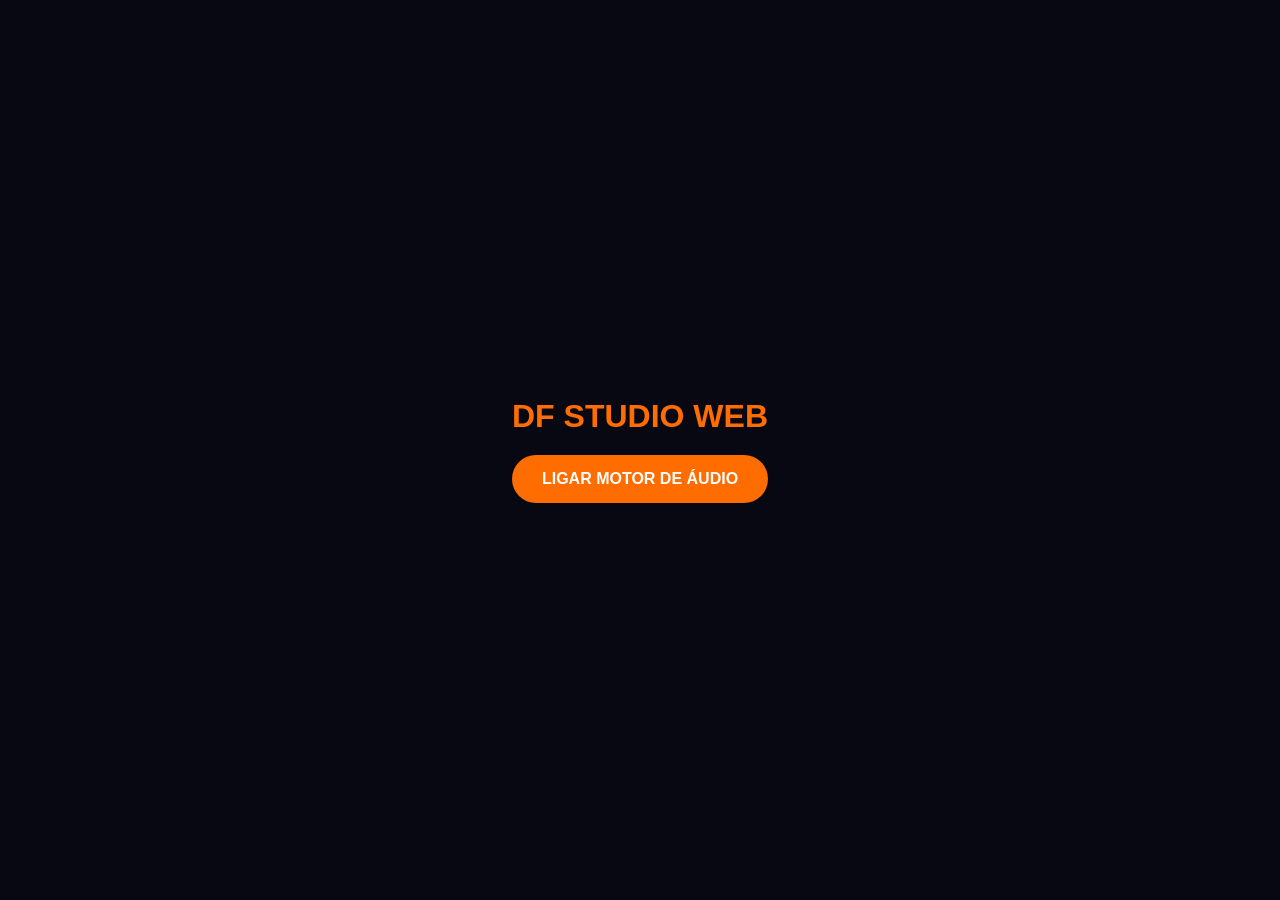
==== commit be54e68b: "Update index.html" ====
--- a/index.html
+++ b/index.html
@@ -1,9 +1,9 @@
 <!DOCTYPE html>
-<html lang="pt-BR">
+<html lang="pt-PT">
 <head>
     <meta charset="UTF-8">
     <meta name="viewport" content="width=device-width, initial-scale=1.0, maximum-scale=1.0, user-scalable=no, viewport-fit=cover">
-    <title>DF Studio Pro - Web Mixer</title>
+    <title>DF Studio Pro - Web</title>
     <style>
         :root {
             --bg: #080812; --surface: #12172A; --surfaceHigh: #1E293B; --surfaceVar: #0F172A;
@@ -14,15 +14,13 @@
         * { margin: 0; padding: 0; box-sizing: border-box; font-family: -apple-system, BlinkMacSystemFont, sans-serif; user-select: none; -webkit-user-select: none; }
         body { background: var(--bg); color: var(--text); height: 100dvh; display: flex; flex-direction: column; overflow: hidden; max-width: 450px; margin: 0 auto; }
         
-        /* Typography */
         .mono { font-family: monospace; }
         .bold { font-weight: 800; }
-        .text-xs { font-size: 8px; } .text-sm { font-size: 10px; } .text-md { font-size: 12px; }
-
+        
         /* Topbar & Stats */
         .devices-row { display: flex; gap: 6px; padding: 6px; }
         .device-btn { flex: 1; background: var(--surface); border: 1px solid #333; border-radius: 7px; padding: 6px; display: flex; align-items: center; gap: 5px; color: var(--text); font-size: 10px; }
-        .stats-bar { display: flex; justify-content: space-evenly; background: var(--surface); padding: 4px; font-size: 9px; color: var(--textSec); }
+        .stats-bar { display: flex; justify-content: space-evenly; background: var(--surface); padding: 4px; font-size: 9px; color: var(--textSec); border-bottom: 1px solid var(--border); }
         .stats-bar span { color: var(--teal); font-weight: bold; }
         .stats-bar .dsp { color: var(--orange); }
 
@@ -64,13 +62,13 @@
         
         .knob-container { width: 38px; height: 38px; position: relative; margin: 2px 0; touch-action: none; }
         .knob-bg { position: absolute; inset: 0; border-radius: 50%; background: var(--surfaceHigh); border: 2px solid rgba(0,0,0,0.3); }
-        .knob-arc { position: absolute; inset: 2px; border-radius: 50%; border: 3px solid transparent; } /* Feito via canvas abaixo */
+        .knob-arc { position: absolute; inset: 2px; border-radius: 50%; border: 3px solid transparent; }
         .knob-dial { position: absolute; inset: 4px; border-radius: 50%; background: #222; display: flex; justify-content: center; transform: rotate(-135deg); }
         .knob-dot { width: 3px; height: 3px; background: currentColor; border-radius: 50%; margin-top: 3px; }
 
         /* Buttons Row */
         .btn-row { display: flex; width: 100%; gap: 3px; padding: 0 5px; margin-bottom: 3px; }
-        .sm-btn { flex: 1; height: 20px; border-radius: 4px; border: 1px solid var(--surfaceHigh); background: var(--surfaceHigh); color: var(--textSec); font-size: 8px; font-weight: 900; display: flex; align-items: center; justify-content: center; }
+        .sm-btn { flex: 1; height: 20px; border-radius: 4px; border: 1px solid var(--surfaceHigh); background: var(--surfaceHigh); color: var(--textSec); font-size: 8px; font-weight: 900; display: flex; align-items: center; justify-content: center; cursor: pointer; }
         .sm-btn.active { background: rgba(255,109,0,0.14); border-color: var(--orange); color: var(--orange); }
         .sm-btn.teal { background: rgba(0,188,212,0.14); border-color: var(--teal); color: var(--teal); }
         .sm-btn.solo.active { background: #0A1800; border-color: #76FF03; color: #76FF03; }
@@ -104,22 +102,25 @@
         .marker-item { display: flex; align-items: center; background: var(--bg); padding: 10px; border-radius: 8px; border: 1px solid rgba(0,188,212,0.2); margin-bottom: 8px; }
         .marker-time { background: rgba(0,188,212,0.1); color: var(--teal); padding: 4px 8px; border-radius: 12px; font-size: 10px; font-weight: bold; }
         .marker-name { flex: 1; margin: 0 10px; font-size: 13px; font-weight: bold; }
+
+        /* Splash inicial */
+        #startOverlay { position:fixed; inset:0; background:var(--bg); z-index:999; display:flex; align-items:center; justify-content:center; flex-direction:column; }
+        .start-btn { margin-top:20px; padding:15px 30px; background:var(--orange); color:#FFF; border:none; border-radius:30px; font-weight:bold; font-size:16px; cursor:pointer; }
     </style>
 </head>
 <body>
 
-    <div id="startOverlay" style="position:fixed;inset:0;background:#080812;z-index:999;display:flex;align-items:center;justify-content:center;flex-direction:column;">
-        <h1 style="color:#FF6D00;font-weight:900;">DF STUDIO BETA</h1>
-        <button onclick="initAudio()" style="margin-top:20px;padding:15px 30px;background:#FF6D00;color:#FFF;border:none;border-radius:30px;font-weight:bold;font-size:16px;">INICIAR AUDIO ENGINE</button>
+    <div id="startOverlay">
+        <h1 style="color:var(--orange);font-weight:900;">DF STUDIO WEB</h1>
+        <button class="start-btn" onclick="initAudio()">LIGAR MOTOR DE ÁUDIO</button>
     </div>
 
     <div class="devices-row">
         <div class="device-btn" style="border-color:var(--orange)"><span style="color:var(--orange)">🎤</span> Microfone Padrão</div>
         <div class="device-btn" style="border-color:var(--teal)"><span style="color:var(--teal)">🔊</span> Saída Padrão</div>
     </div>
-
     <div class="stats-bar">
-        <div><span id="st-sr">48.0k</span> | <span id="st-buf">128buf</span> | LAT <span id="st-lat">10ms</span> | DSP <span class="dsp" id="st-dsp">15%</span></div>
+        <div><span id="st-sr">48.0k</span> | <span id="st-buf">128buf</span> | LAT <span id="st-lat">10ms</span> | DSP <span class="dsp" id="st-dsp">12%</span></div>
     </div>
 
     <div class="presets-row">
@@ -131,7 +132,7 @@
 
     <div class="player-widget">
         <div class="pw-header">
-            <div class="pw-title"><span style="color:var(--teal)">🎵</span> <span id="trackName">Nenhuma música</span></div>
+            <div class="pw-title"><span style="color:var(--teal)">🎵</span> <span id="trackName">Nenhum ficheiro</span></div>
             <div class="pw-badge" id="markerCount">0</div>
         </div>
         <div class="pw-seek-row">
@@ -170,7 +171,7 @@
 
             <div class="btn-row" style="margin-top:6px">
                 <div class="sm-btn" id="btn-fx" onclick="toggleBtn(this)" style="color:var(--orange)">FX</div>
-                <div class="sm-btn" id="btn-at" onclick="toggleBtn(this)" style="color:var(--orange)">AT</div>
+                <div class="sm-btn active" id="btn-at" onclick="toggleBtn(this)" style="color:var(--orange)">AT</div>
             </div>
             <div class="btn-row" style="color:var(--orange)">
                 <div class="sm-btn pan p1" onclick="setPan(1,-1)">L</div>
@@ -274,7 +275,7 @@
             <div class="dlg-title" id="dlgMarkerTitle">NOVO MARCADOR</div>
             <div style="font-size:12px;color:var(--textSec)">Nome do marcador:</div>
             <input type="text" id="inMarkerName" placeholder="Ex: Refrão, Solo...">
-            <button class="btn-primary" onclick="saveMarker()">SALVAR</button>
+            <button class="btn-primary" onclick="saveMarker()">GUARDAR</button>
             <button class="btn-sec" onclick="closeDlg('dlgMarker')">CANCELAR</button>
         </div>
     </div>
@@ -289,23 +290,23 @@
 
     <div class="overlay" id="dlgPreset">
         <div class="dialog">
-            <div class="dlg-title">Salvar Preset: <span id="presetTitleName" style="color:var(--orange)"></span></div>
-            <div style="font-size:11px;color:var(--orange);font-weight:bold">Você está salvando todos os efeitos e a afinação ATUAIS neste botão.</div>
+            <div class="dlg-title">Guardar Preset: <span id="presetTitleName" style="color:var(--orange)"></span></div>
+            <div style="font-size:11px;color:var(--orange);font-weight:bold">Irás guardar todos os efeitos e afinação ATUAIS neste botão.</div>
             <input type="text" id="inPresetName" placeholder="Nome do atalho">
-            <button class="btn-primary" onclick="confirmSavePreset()">SALVAR ATUAL</button>
+            <button class="btn-primary" onclick="confirmSavePreset()">GUARDAR ATUAL</button>
             <button class="btn-sec" onclick="closeDlg('dlgPreset')">CANCELAR</button>
         </div>
     </div>
 
 <script>
-    // --- ESTADO GLOBAL (Simulando StateFlows do Compose) ---
+    // --- ESTADO GLOBAL (Simulando o AudioEngine e SettingsManager do Android) ---
     const state = {
         gain1: 0.5, gain2: 0.4, gain3: 0.5, // 0..1
-        fad1: 0.5, fad2: 0.5, fad3: 0.5, // 0..1 (0.5 = 0dB)
+        fad1: 0.5, fad2: 0.5, fad3: 0.5, // 0..1 (0.5 = 0dB na escala GainMath)
         monSw: true
     };
     
-    // Matemática de Ganho idêntica ao GainMath.kt
+    // Matemática de Ganho convertida da classe GainMath.kt original
     function sliderToDb(v) {
         if(v <= 0.001) return -60;
         if(v <= 0.5) return -60 + (v/0.5)*60;
@@ -328,7 +329,7 @@
         return Math.pow(10, db/20);
     }
 
-    // --- UI KNOBS & FADERS ---
+    // --- RENDERIZAÇÃO DOS CONTROLOS (Canvas) ---
     function drawKnob(id, val) {
         let el = document.getElementById(`dial-${id}`);
         let angle = (val * 270) - 135;
@@ -348,11 +349,11 @@
         document.getElementById(`val-${id}`).innerText = formatDb(val);
     }
 
-    // Inicializa UI
+    // Inicialização da UI base
     ['gain1','gain2','gain3'].forEach(id => drawKnob(id, state[id]));
     ['fad1','fad2','fad3'].forEach(id => drawFader(id, state[id]));
 
-    // Interação
+    // Gestão de Toque/Arrastamento (Pointers)
     let activeDrag = null;
     function startKnob(e, id) { activeDrag = { id:id, type:'knob', startY: e.clientY, startVal: state[id] }; }
     function startFader(e, id, doubleCheck) { 
@@ -379,10 +380,9 @@
     });
     document.addEventListener('pointerup', () => activeDrag = null);
 
-    // Botões
+    // Gestão de Botões da UI
     function toggleBtn(el, type='normal', callback=null) { 
-        if(type==='solo' || type==='mute') el.classList.toggle('active');
-        else el.classList.toggle('active');
+        el.classList.toggle('active');
         if(callback) callback();
     }
     function setPan(ch, v) {
@@ -402,7 +402,7 @@
         b.style.color = state.monSw ? "var(--orange)" : "var(--textSec)";
     }
 
-    // --- PRESETS (Long Press) ---
+    // --- PRESETS RÁPIDOS (Pressão Longa para Editar) ---
     let pressTimer, activePresetObj = null;
     function presetDown(id, name, el) {
         document.querySelectorAll('.preset-btn').forEach(b=>b.classList.remove('active'));
@@ -426,7 +426,7 @@
     function confirmSavePreset() {
         if(activePresetObj) {
             let newName = document.getElementById('inPresetName').value;
-            activePresetObj.el.childNodes[0].nodeValue = newName; // Altera só o texto
+            activePresetObj.el.childNodes[0].nodeValue = newName;
         }
         closeDlg('dlgPreset');
     }
@@ -436,7 +436,7 @@
         updateVols();
     }
 
-    // --- WEB AUDIO API & VU METERS ---
+    // --- MOTOR DE ÁUDIO WEB API ---
     let ctx, micNode, playNode, masterNode;
     let gainMic, gainPlay, gainMaster;
     let panMic, panPlay;
@@ -453,22 +453,25 @@
         
         let splitter = ctx.createChannelSplitter(2);
         
-        // Roteamento
+        // Estrutura de Roteamento de Sinal
         gainMic.connect(panMic); panMic.connect(anaMic); anaMic.connect(gainMaster);
         gainPlay.connect(panPlay); panPlay.connect(anaPlay); anaPlay.connect(gainMaster);
         
         gainMaster.connect(splitter);
-        splitter.connect(anaML, 0); splitter.connect(anaMR, 1); // Simulação L/R master
+        splitter.connect(anaML, 0); splitter.connect(anaMR, 1);
         gainMaster.connect(ctx.destination);
         
         try {
+            // Solicita permissão ao microfone e desliga o processamento nativo do telemóvel para melhorar qualidade e latência
             let stream = await navigator.mediaDevices.getUserMedia({audio: {echoCancellation:false, autoGainControl:false, noiseSuppression:false}});
             ctx.createMediaStreamSource(stream).connect(gainMic);
-        } catch(e) {}
+        } catch(e) {
+            console.error("Microfone inacessível", e);
+        }
         
         document.getElementById('st-sr').innerText = (ctx.sampleRate/1000).toFixed(1)+'k';
-        document.getElementById('mute1').classList.remove('active'); // Liga mic
-        document.getElementById('mute3').classList.remove('active'); // Liga master
+        document.getElementById('mute1').classList.remove('active'); 
+        document.getElementById('mute3').classList.remove('active'); 
         updateVols();
         
         requestAnimationFrame(drawVUs);
@@ -480,13 +483,12 @@
         let m2 = document.getElementById('mute2').classList.contains('active');
         let m3 = document.getElementById('mute3').classList.contains('active');
         
-        // Fader * Gain (Preamp simulado)
         gainMic.gain.value = m1 ? 0 : sliderToLinear(state.fad1) * sliderToLinear(state.gain1);
         gainPlay.gain.value = m2 ? 0 : sliderToLinear(state.fad2) * sliderToLinear(state.gain2);
         gainMaster.gain.value = m3 ? 0 : sliderToLinear(state.fad3);
     }
 
-    // VU Draw Math (Igual Compose: 34 segments, Peak Hold)
+    // Lógica idêntica ao DfVuMeter do Compose (34 segmentos e Peak Hold de 16 frames)
     let vuData = new Uint8Array(128);
     let peaks = {mic:-60, play:-60, mL:-60, mR:-60};
     let peakTimers = {mic:0, play:0, mL:0, mR:0};
@@ -497,7 +499,7 @@
         let sum = 0; for(let i=0; i<vuData.length; i++) { let v = (vuData[i]-128)/128; sum += v*v; }
         let rms = Math.sqrt(sum/vuData.length);
         if(rms < 0.0001) return -60;
-        return Math.max(-60, 20 * Math.log10(rms) + 12); // +12 boost visual
+        return Math.max(-60, 20 * Math.log10(rms) + 12);
     }
 
     function renderVu(id, db, key) {
@@ -506,7 +508,6 @@
         let ctx = cvs.ctx, w = cvs.width, h = cvs.height;
         ctx.clearRect(0,0,w,h);
         
-        // Peak Hold Logic
         if(db >= peaks[key]) { peaks[key] = db; peakTimers[key] = 0; }
         else { peakTimers[key]++; if(peakTimers[key]>16) peaks[key] = Math.max(db, peaks[key]-1.4); }
 
@@ -522,11 +523,9 @@
             ctx.fillRect(2, h - (i+1)*segH - i*gap, w-4, segH);
         }
         
-        // Linhas guias (-18, -12, -6, 0)
         ctx.fillStyle = 'rgba(255,255,255,0.3)';
         [-18,-12,-6,0].forEach(d => { let y = h - ((d-minDb)/(maxDb-minDb))*h; ctx.fillRect(0,y,w,1); });
         
-        // Peak Mark
         if(peaks[key] > minDb) {
             let py = h - ((peaks[key]-minDb)/(maxDb-minDb))*h;
             ctx.fillStyle = peaks[key]>=0 ? '#FF1744' : '#FFF';
@@ -540,7 +539,6 @@
         renderVu('vu-masterL', getDb(anaML), 'mL');
         renderVu('vu-masterR', getDb(anaMR), 'mR');
         
-        // Atualiza UI Player
         if(isPlaying && audioBuf) {
             let t = ctx.currentTime - startT;
             if(t >= audioBuf.duration) stopTrack();
@@ -552,7 +550,7 @@
         requestAnimationFrame(drawVUs);
     }
 
-    // --- PLAYER & MARCADORES ---
+    // --- LEITOR DE ÁUDIO & MARCADORES DE FAIXAS ---
     let markers = [];
     function fmtT(s) { let m=Math.floor(s/60), sc=Math.floor(s%60); return `${m.toString().padStart(2,'0')}:${sc.toString().padStart(2,'0')}`; }
     
@@ -595,7 +593,6 @@
         if(isPlaying) playFrom(t); else pauseT = t;
     });
 
-    // Marcadores
     function loadMarkers() {
         let saved = localStorage.getItem('df_web_marks_' + document.getElementById('trackName').innerText);
         markers = saved ? JSON.parse(saved) : [];
@@ -616,11 +613,10 @@
         let list = document.getElementById('markerListDiv'); list.innerHTML = '';
         if(!audioBuf) return;
         markers.forEach((m, i) => {
-            // Desenha na barra
             let mk = document.createElement('div'); mk.className = 'seek-marker';
             mk.style.left = (m.t / audioBuf.duration * 100) + '%';
             c.appendChild(mk);
-            // Lista
+            
             let div = document.createElement('div'); div.className = 'marker-item';
             div.innerHTML = `<div class="marker-time">${fmtT(m.t)}</div><div class="marker-name">${m.name}</div><button class="pw-btn" onclick="playFrom(${m.t}); closeDlg('dlgList')">▶</button>`;
             list.appendChild(div);
@@ -635,7 +631,7 @@
         if(target) playFrom(target.t);
     }
 
-    // Dialogs
+    // Gestão das Janelas Modais
     function openAddMarker() { document.getElementById('inMarkerName').value=''; document.getElementById('dlgMarker').style.display='flex'; }
     function openListMarkers() { document.getElementById('dlgList').style.display='flex'; }
     function closeDlg(id) { document.getElementById(id).style.display='none'; }
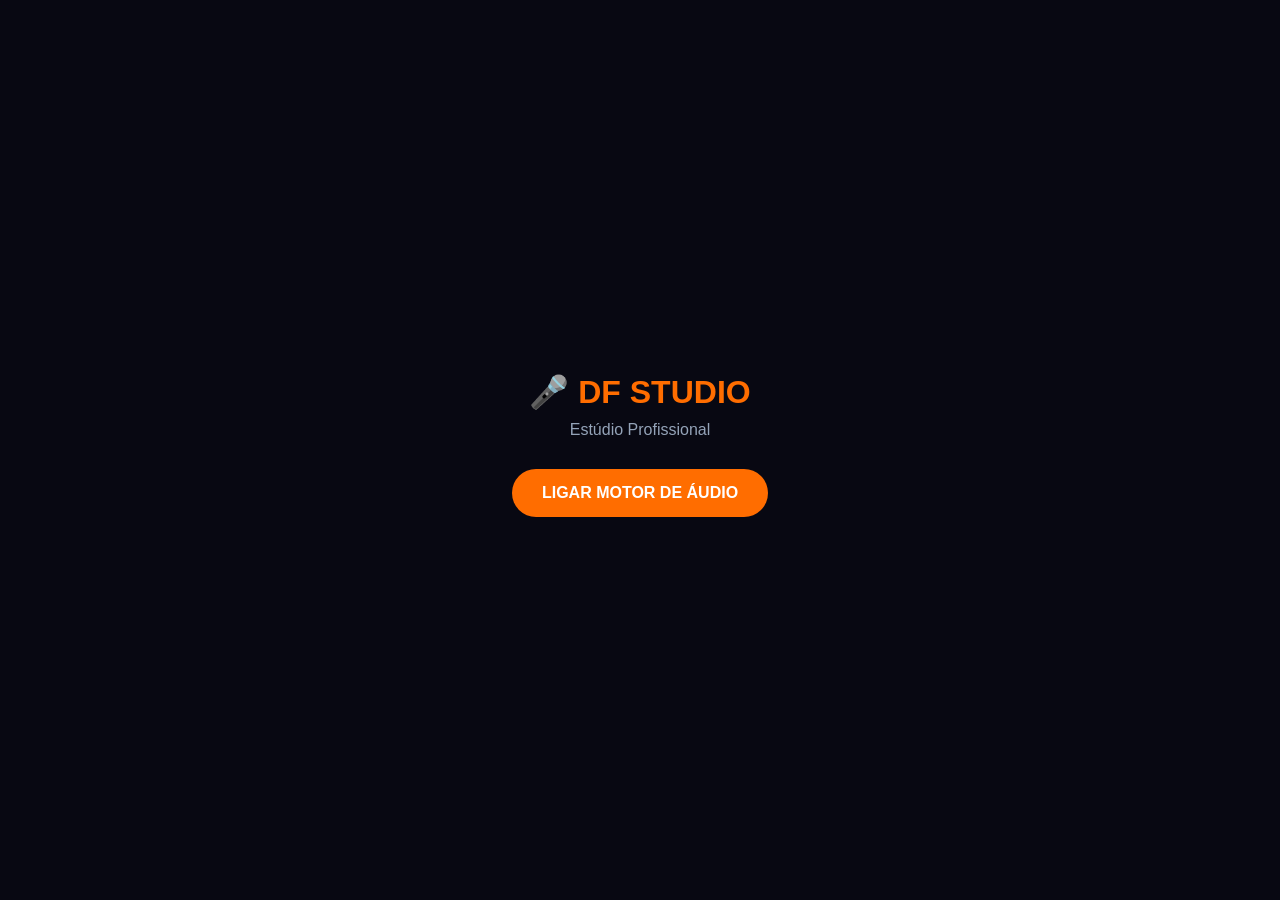
==== commit d02c097c: "Update index.html" ====
--- a/index.html
+++ b/index.html
@@ -3,7 +3,11 @@
 <head>
     <meta charset="UTF-8">
     <meta name="viewport" content="width=device-width, initial-scale=1.0, maximum-scale=1.0, user-scalable=no, viewport-fit=cover">
+    <meta name="apple-mobile-web-app-capable" content="yes">
+    <meta name="apple-mobile-web-app-status-bar-style" content="black-translucent">
+    <meta name="theme-color" content="#080812">
     <title>DF Studio Pro - Web</title>
+    <link rel="manifest" href="manifest.json">
     <style>
         :root {
             --bg: #080812; --surface: #12172A; --surfaceHigh: #1E293B; --surfaceVar: #0F172A;
@@ -13,628 +17,449 @@
         }
         * { margin: 0; padding: 0; box-sizing: border-box; font-family: -apple-system, BlinkMacSystemFont, sans-serif; user-select: none; -webkit-user-select: none; }
         body { background: var(--bg); color: var(--text); height: 100dvh; display: flex; flex-direction: column; overflow: hidden; max-width: 450px; margin: 0 auto; }
-        
         .mono { font-family: monospace; }
         .bold { font-weight: 800; }
-        
-        /* Topbar & Stats */
         .devices-row { display: flex; gap: 6px; padding: 6px; }
         .device-btn { flex: 1; background: var(--surface); border: 1px solid #333; border-radius: 7px; padding: 6px; display: flex; align-items: center; gap: 5px; color: var(--text); font-size: 10px; }
         .stats-bar { display: flex; justify-content: space-evenly; background: var(--surface); padding: 4px; font-size: 9px; color: var(--textSec); border-bottom: 1px solid var(--border); }
         .stats-bar span { color: var(--teal); font-weight: bold; }
         .stats-bar .dsp { color: var(--orange); }
-
-        /* Quick Presets */
         .presets-row { display: flex; gap: 4px; padding: 4px 6px; background: var(--surface); }
-        .preset-btn { flex: 1; height: 26px; border-radius: 4px; border: 1px solid rgba(255,109,0,0.5); background: rgba(255,109,0,0.12); color: var(--orange); font-size: 9px; font-weight: 900; display: flex; align-items: center; justify-content: center; position: relative; overflow: hidden; }
+        .preset-btn { flex: 1; height: 26px; border-radius: 4px; border: 1px solid rgba(255,109,0,0.5); background: rgba(255,109,0,0.12); color: var(--orange); font-size: 9px; font-weight: 900; display: flex; align-items: center; justify-content: center; position: relative; overflow: hidden; cursor: pointer; }
         .preset-btn.active { background: var(--orange); color: #000; }
         .preset-btn.reset { border-color: rgba(255,23,68,0.5); background: rgba(255,23,68,0.12); color: var(--warning); }
-        .progress-bar { position: absolute; left: 0; top: 0; bottom: 0; background: rgba(255,255,255,0.3); width: 0%; pointer-events: none; }
-
-        /* Player Widget */
+        .progress-bar { position: absolute; left: 0; top: 0; bottom: 0; background: rgba(255,255,255,0.3); width: 0%; pointer-events: none; transition: width 0.5s linear; }
         .player-widget { background: var(--surface); display: flex; flex-direction: column; border-bottom: 1px solid var(--border); }
         .pw-header { display: flex; justify-content: space-between; padding: 6px 10px; align-items: center; }
-        .pw-title { font-size: 12px; font-weight: 900; display: flex; gap: 6px; align-items: center; }
-        .pw-badge { background: rgba(255,109,0,0.15); color: var(--orange); border: 1px solid rgba(255,109,0,0.4); padding: 2px 8px; border-radius: 6px; font-size: 12px; font-weight: bold; }
+        .pw-title { font-size: 12px; font-weight: 900; display: flex; gap: 6px; align-items: center; overflow: hidden; }
+        .pw-title span:last-child { overflow: hidden; text-overflow: ellipsis; white-space: nowrap; }
+        .pw-badge { background: rgba(255,109,0,0.15); color: var(--orange); border: 1px solid rgba(255,109,0,0.4); padding: 2px 8px; border-radius: 6px; font-size: 12px; font-weight: bold; white-space: nowrap; }
         .pw-seek-row { display: flex; align-items: center; gap: 6px; padding: 2px 10px; font-size: 9px; color: var(--textSec); }
-        
         .seek-container { flex: 1; position: relative; height: 16px; display: flex; align-items: center; }
         .seek-track { width: 100%; height: 6px; background: var(--surfaceHigh); border-radius: 3px; position: relative; overflow: hidden; }
-        .seek-fill { height: 100%; background: var(--teal); width: 0%; border-radius: 3px; }
-        .seek-marker { position: absolute; width: 2px; height: 8px; background: var(--orange); top: 4px; transform: translateX(-50%); }
-        .seek-input { position: absolute; width: 100%; height: 100%; opacity: 0; margin: 0; }
-
+        .seek-fill { height: 100%; background: var(--teal); width: 0%; border-radius: 3px; transition: width 0.1s; }
+        .seek-marker { position: absolute; width: 2px; height: 8px; background: var(--orange); top: 4px; transform: translateX(-50%); z-index: 2; }
+        .seek-input { position: absolute; width: 100%; height: 100%; opacity: 0; margin: 0; z-index: 3; }
         .pw-controls { display: flex; justify-content: space-evenly; align-items: center; padding: 6px 0; }
-        .pw-btn { width: 30px; height: 30px; border-radius: 50%; display: flex; align-items: center; justify-content: center; font-size: 14px; background: none; border: none; color: var(--textSec); }
+        .pw-btn { width: 30px; height: 30px; border-radius: 50%; display: flex; align-items: center; justify-content: center; font-size: 14px; background: none; border: none; color: var(--textSec); cursor: pointer; }
         .pw-btn.play { width: 38px; height: 38px; border: 2px solid rgba(0,188,212,0.5); background: rgba(0,188,212,0.15); color: var(--teal); }
         .pw-btn.orange { color: var(--orange); }
-
-        /* Mixer Channels */
-        .strips-container { flex: 1; display: flex; gap: 3px; padding: 3px; overflow-y: hidden; }
-        .strip { flex: 1; background: var(--surface); border: 1px solid var(--surfaceHigh); border-radius: 8px; display: flex; flex-direction: column; align-items: center; overflow: hidden; padding-bottom: 4px; }
+        .strips-container { flex: 1; display: flex; gap: 3px; padding: 3px; overflow-y: hidden; min-height: 0; }
+        .strip { flex: 1; background: var(--surface); border: 1px solid var(--surfaceHigh); border-radius: 8px; display: flex; flex-direction: column; align-items: center; overflow: hidden; padding-bottom: 4px; min-width: 0; }
         .strip.master { border-color: var(--orange); border-width: 2px; }
         .strip-top { width: 100%; height: 2px; }
         .strip-header { width: 100%; background: var(--surfaceHigh); padding: 4px; text-align: center; font-size: 9px; font-weight: 900; letter-spacing: 0.8px; display: flex; justify-content: center; align-items: center; gap: 4px; }
-        
-        /* Knobs & Params */
         .param-row { width: 100%; padding: 2px 5px; display: flex; justify-content: space-between; font-size: 7px; color: var(--textSec); font-weight: 900; }
         .param-val { font-family: monospace; }
-        
         .knob-container { width: 38px; height: 38px; position: relative; margin: 2px 0; touch-action: none; }
         .knob-bg { position: absolute; inset: 0; border-radius: 50%; background: var(--surfaceHigh); border: 2px solid rgba(0,0,0,0.3); }
-        .knob-arc { position: absolute; inset: 2px; border-radius: 50%; border: 3px solid transparent; }
+        .knob-arc { position: absolute; inset: 2px; border-radius: 50%; }
         .knob-dial { position: absolute; inset: 4px; border-radius: 50%; background: #222; display: flex; justify-content: center; transform: rotate(-135deg); }
         .knob-dot { width: 3px; height: 3px; background: currentColor; border-radius: 50%; margin-top: 3px; }
-
-        /* Buttons Row */
         .btn-row { display: flex; width: 100%; gap: 3px; padding: 0 5px; margin-bottom: 3px; }
         .sm-btn { flex: 1; height: 20px; border-radius: 4px; border: 1px solid var(--surfaceHigh); background: var(--surfaceHigh); color: var(--textSec); font-size: 8px; font-weight: 900; display: flex; align-items: center; justify-content: center; cursor: pointer; }
         .sm-btn.active { background: rgba(255,109,0,0.14); border-color: var(--orange); color: var(--orange); }
-        .sm-btn.teal { background: rgba(0,188,212,0.14); border-color: var(--teal); color: var(--teal); }
+        .sm-btn.teal { color: var(--teal); }
+        .sm-btn.teal.active { background: rgba(0,188,212,0.14); border-color: var(--teal); }
         .sm-btn.solo.active { background: #0A1800; border-color: #76FF03; color: #76FF03; }
         .sm-btn.mute.active { background: #1A0000; border-color: var(--warning); color: var(--warning); }
-        .sm-btn.pan.active { background: rgba(255,255,255,0.1); border-color: currentColor; color: currentColor; }
-
-        /* Fader Area */
         .fader-area { flex: 1; display: flex; width: 100%; padding: 4px; gap: 4px; align-items: flex-end; }
         .vu-container { width: 16px; height: 100%; background: rgba(0,0,0,0.45); border-radius: 2px; position: relative; }
         canvas.vu-canvas { width: 100%; height: 100%; display: block; }
-        
         .fader-wrapper { flex: 1; height: 100%; display: flex; flex-direction: column; align-items: center; }
         .fader-val { font-size: 8px; font-weight: 900; margin-bottom: 2px; }
         .fader-track-container { flex: 1; width: 100%; position: relative; display: flex; justify-content: center; touch-action: none; }
         .fader-track { width: 4px; height: 100%; background: rgba(0,0,0,0.45); border-radius: 2px; position: relative; display: flex; align-items: flex-end; overflow: hidden; }
-        .fader-fill { width: 100%; background: currentColor; opacity: 0.65; }
-        .fader-thumb { position: absolute; width: 34px; height: 18px; background: linear-gradient(to bottom, #5A5A66, #303038, #585864); border: 1px solid rgba(255,255,255,0.18); border-radius: 4px; display: flex; justify-content: center; align-items: center; transform: translateY(-50%); pointer-events: none; }
+        .fader-fill { width: 100%; background: currentColor; opacity: 0.65; transition: height 0.05s; }
+        .fader-thumb { position: absolute; width: 34px; height: 18px; background: linear-gradient(to bottom, #5A5A66, #303038, #585864); border: 1px solid rgba(255,255,255,0.18); border-radius: 4px; display: flex; justify-content: center; align-items: center; transform: translateY(-50%); pointer-events: none; left: 50%; transform: translateX(-50%) translateY(-50%); }
         .fader-thumb-line { width: 62%; height: 2px; background: currentColor; }
-        
-        .scale { display: flex; flex-direction: column; justify-content: space-between; height: 100%; padding-bottom: 9px; font-size: 6px; color: var(--textSec); font-family: monospace; }
-
-        /* Dialogs */
+        .scale { display: flex; flex-direction: column; justify-content: space-between; height: 100%; padding-bottom: 9px; font-size: 6px; color: var(--textSec); font-family: monospace; padding-left: 2px; }
         .overlay { position: fixed; inset: 0; background: rgba(0,0,0,0.85); display: none; align-items: center; justify-content: center; z-index: 100; }
         .dialog { background: var(--surface); padding: 16px; border-radius: 12px; width: 90%; max-width: 340px; border: 1px solid var(--border); display: flex; flex-direction: column; gap: 12px; }
         .dlg-title { color: #FFF; font-size: 18px; font-weight: 900; text-align: center; }
-        input[type="text"], input[type="number"] { width: 100%; background: var(--bg); border: 1px solid #333; color: #FFF; padding: 10px; border-radius: 6px; outline: none; }
+        input[type="text"], input[type="number"] { width: 100%; background: var(--bg); border: 1px solid #333; color: #FFF; padding: 10px; border-radius: 6px; outline: none; font-size: 14px; }
         input[type="text"]:focus { border-color: var(--orange); }
-        .btn-primary { background: var(--orange); color: #FFF; border: none; padding: 12px; border-radius: 6px; font-weight: bold; cursor: pointer; }
-        .btn-sec { background: transparent; color: var(--textSec); border: none; padding: 12px; font-weight: bold; cursor: pointer; }
-        
+        .btn-primary { background: var(--orange); color: #FFF; border: none; padding: 12px; border-radius: 6px; font-weight: bold; cursor: pointer; font-size: 14px; }
+        .btn-sec { background: transparent; color: var(--textSec); border: none; padding: 12px; font-weight: bold; cursor: pointer; font-size: 14px; text-align: center; }
         .marker-item { display: flex; align-items: center; background: var(--bg); padding: 10px; border-radius: 8px; border: 1px solid rgba(0,188,212,0.2); margin-bottom: 8px; }
         .marker-time { background: rgba(0,188,212,0.1); color: var(--teal); padding: 4px 8px; border-radius: 12px; font-size: 10px; font-weight: bold; }
         .marker-name { flex: 1; margin: 0 10px; font-size: 13px; font-weight: bold; }
-
-        /* Splash inicial */
         #startOverlay { position:fixed; inset:0; background:var(--bg); z-index:999; display:flex; align-items:center; justify-content:center; flex-direction:column; }
         .start-btn { margin-top:20px; padding:15px 30px; background:var(--orange); color:#FFF; border:none; border-radius:30px; font-weight:bold; font-size:16px; cursor:pointer; }
     </style>
 </head>
 <body>
 
-    <div id="startOverlay">
-        <h1 style="color:var(--orange);font-weight:900;">DF STUDIO WEB</h1>
-        <button class="start-btn" onclick="initAudio()">LIGAR MOTOR DE ÁUDIO</button>
-    </div>
-
-    <div class="devices-row">
-        <div class="device-btn" style="border-color:var(--orange)"><span style="color:var(--orange)">🎤</span> Microfone Padrão</div>
-        <div class="device-btn" style="border-color:var(--teal)"><span style="color:var(--teal)">🔊</span> Saída Padrão</div>
-    </div>
-    <div class="stats-bar">
-        <div><span id="st-sr">48.0k</span> | <span id="st-buf">128buf</span> | LAT <span id="st-lat">10ms</span> | DSP <span class="dsp" id="st-dsp">12%</span></div>
-    </div>
-
-    <div class="presets-row">
-        <div class="preset-btn" id="ps1" onpointerdown="presetDown(1, 'FORRÓ', this)" onpointerup="presetUp(1)">FORRÓ<div class="progress-bar"></div></div>
-        <div class="preset-btn" id="ps2" onpointerdown="presetDown(2, 'PISEIRO', this)" onpointerup="presetUp(2)">PISEIRO<div class="progress-bar"></div></div>
-        <div class="preset-btn" id="ps3" onpointerdown="presetDown(3, 'SERTANEJO', this)" onpointerup="presetUp(3)">SERTANEJO<div class="progress-bar"></div></div>
-        <div class="preset-btn reset" onclick="resetMixer()">RESET</div>
-    </div>
-
-    <div class="player-widget">
-        <div class="pw-header">
-            <div class="pw-title"><span style="color:var(--teal)">🎵</span> <span id="trackName">Nenhum ficheiro</span></div>
-            <div class="pw-badge" id="markerCount">0</div>
-        </div>
-        <div class="pw-seek-row">
-            <span id="timeCur" class="mono">00:00</span>
-            <div class="seek-container">
-                <div class="seek-track" id="seekTrack">
-                    <div class="seek-fill" id="seekFill"></div>
-                    <div id="markersContainer"></div>
-                </div>
-                <input type="range" class="seek-input" id="seekInput" min="0" max="1000" value="0">
+<div id="startOverlay">
+    <h1 style="color:var(--orange);font-weight:900;">🎤 DF STUDIO</h1>
+    <p style="color:var(--textSec);margin:10px 0">Estúdio Profissional</p>
+    <button class="start-btn" onclick="initAudio()">LIGAR MOTOR DE ÁUDIO</button>
+    <p style="color:var(--textSec);font-size:11px;margin-top:10px" id="startMsg"></p>
+</div>
+
+<div class="devices-row">
+    <div class="device-btn" style="border-color:var(--orange)"><span style="color:var(--orange)">🎤</span> Microfone</div>
+    <div class="device-btn" style="border-color:var(--teal)"><span style="color:var(--teal)">🔊</span> Saída</div>
+</div>
+<div class="stats-bar">
+    <span id="st-sr">48.0k</span> | <span id="st-buf">128buf</span> | LAT <span id="st-lat">--ms</span> | DSP <span class="dsp" id="st-dsp">--%</span>
+</div>
+
+<div class="presets-row">
+    <div class="preset-btn" id="ps1"><span>FORRÓ</span><div class="progress-bar"></div></div>
+    <div class="preset-btn" id="ps2"><span>PISEIRO</span><div class="progress-bar"></div></div>
+    <div class="preset-btn" id="ps3"><span>SERTANEJO</span><div class="progress-bar"></div></div>
+    <div class="preset-btn reset" onclick="resetMixer()">RESET</div>
+</div>
+
+<div class="player-widget">
+    <div class="pw-header">
+        <div class="pw-title"><span style="color:var(--teal)">🎵</span> <span id="trackName">Nenhum ficheiro</span></div>
+        <div class="pw-badge" id="markerCount">0</div>
+    </div>
+    <div class="pw-seek-row">
+        <span id="timeCur" class="mono">00:00</span>
+        <div class="seek-container">
+            <div class="seek-track" id="seekTrack">
+                <div class="seek-fill" id="seekFill"></div>
+                <div id="markersContainer"></div>
             </div>
-            <span id="timeTot" class="mono">00:00</span>
-        </div>
-        <div class="pw-controls">
-            <button class="pw-btn" onclick="navMarker(-1)">⏪</button>
-            <button class="pw-btn play" id="btnPlay" onclick="togglePlay()">▶</button>
-            <button class="pw-btn" onclick="navMarker(1)">⏩</button>
-            <button class="pw-btn orange" onclick="openAddMarker()">📍</button>
-            <button class="pw-btn orange" onclick="openListMarkers()">📄</button>
-            <button class="pw-btn" onclick="stopTrack()">⏹</button>
-            <input type="file" id="fileIn" accept="audio/*" style="display:none" onchange="loadFile(event)">
-            <button class="pw-btn" onclick="document.getElementById('fileIn').click()">📁</button>
-        </div>
-    </div>
-
-    <div class="strips-container">
-        <div class="strip">
-            <div class="strip-top" style="background:var(--orange)"></div>
-            <div class="strip-header" style="color:var(--orange)">🎤 VOZ</div>
-            
-            <div class="param-row"><span>GANHO</span><span class="param-val" style="color:var(--orange)" id="val-gain1">0 dB</span></div>
-            <div class="knob-container" onpointerdown="startKnob(event, 'gain1')" style="color:var(--orange)">
-                <div class="knob-bg"></div><canvas class="knob-arc"></canvas>
-                <div class="knob-dial" id="dial-gain1"><div class="knob-dot"></div></div>
-            </div>
-
-            <div class="btn-row" style="margin-top:6px">
-                <div class="sm-btn" id="btn-fx" onclick="toggleBtn(this)" style="color:var(--orange)">FX</div>
-                <div class="sm-btn active" id="btn-at" onclick="toggleBtn(this)" style="color:var(--orange)">AT</div>
-            </div>
-            <div class="btn-row" style="color:var(--orange)">
-                <div class="sm-btn pan p1" onclick="setPan(1,-1)">L</div>
-                <div class="sm-btn pan p1 active" onclick="setPan(1,0)">C</div>
-                <div class="sm-btn pan p1" onclick="setPan(1,1)">R</div>
-            </div>
-            <div class="btn-row">
-                <div class="sm-btn solo" id="solo1" onclick="toggleBtn(this, 'solo')">S</div>
-                <div class="sm-btn mute active" id="mute1" onclick="toggleBtn(this, 'mute', updateVols)">M</div>
-            </div>
-
-            <div class="fader-area">
-                <div class="vu-container"><canvas class="vu-canvas" id="vu-mic"></canvas></div>
-                <div class="fader-wrapper">
-                    <div class="fader-val mono" style="color:var(--orange)" id="val-fad1">0 dB</div>
-                    <div class="fader-track-container" onpointerdown="startFader(event, 'fad1', true)">
-                        <div class="fader-track"><div class="fader-fill" id="fill-fad1" style="color:var(--orange)"></div></div>
-                        <div class="fader-thumb" id="thumb-fad1" style="color:var(--orange)"><div class="fader-thumb-line"></div></div>
-                    </div>
+            <input type="range" class="seek-input" id="seekInput" min="0" max="1000" value="0">
+        </div>
+        <span id="timeTot" class="mono">00:00</span>
+    </div>
+    <div class="pw-controls">
+        <button class="pw-btn orange" onclick="navMarker(-1)">⏪</button>
+        <button class="pw-btn play" id="btnPlay" onclick="togglePlay()">▶️</button>
+        <button class="pw-btn orange" onclick="navMarker(1)">⏩</button>
+        <button class="pw-btn orange" onclick="openAddMarker()">📍</button>
+        <button class="pw-btn orange" onclick="openListMarkers()">📄</button>
+        <button class="pw-btn" onclick="stopTrack()">⏹</button>
+        <input type="file" id="fileIn" accept="audio/*" style="display:none" onchange="loadFile(event)">
+        <button class="pw-btn" onclick="document.getElementById('fileIn').click()">📁</button>
+    </div>
+</div>
+
+<div class="strips-container">
+    <!-- VOZ -->
+    <div class="strip">
+        <div class="strip-top" style="background:var(--orange)"></div>
+        <div class="strip-header" style="color:var(--orange)">🎤 VOZ</div>
+        <div class="param-row"><span>GANHO</span><span class="param-val" style="color:var(--orange)" id="val-gain1">0 dB</span></div>
+        <div class="knob-container" onpointerdown="startKnob(event, 'gain1')" style="color:var(--orange)">
+            <div class="knob-bg"></div><canvas class="knob-arc"></canvas>
+            <div class="knob-dial" id="dial-gain1"><div class="knob-dot"></div></div>
+        </div>
+        <div class="btn-row" style="margin-top:6px">
+            <div class="sm-btn active" id="btn-fx" onclick="toggleBtn(this)" style="color:var(--orange)">FX</div>
+            <div class="sm-btn" id="btn-at" onclick="toggleBtn(this)" style="color:var(--orange)">AT</div>
+        </div>
+        <div class="btn-row" style="color:var(--orange)">
+            <div class="sm-btn" onclick="setPan(1,-1)">L</div>
+            <div class="sm-btn active" onclick="setPan(1,0)">C</div>
+            <div class="sm-btn" onclick="setPan(1,1)">R</div>
+        </div>
+        <div class="btn-row">
+            <div class="sm-btn solo" id="solo1" onclick="toggleBtn(this, 'solo')">S</div>
+            <div class="sm-btn mute active" id="mute1" onclick="toggleBtn(this, 'mute', updateVols)">M</div>
+        </div>
+        <div class="fader-area">
+            <div class="vu-container"><canvas class="vu-canvas" id="vu-mic"></canvas></div>
+            <div class="fader-wrapper">
+                <div class="fader-val mono" style="color:var(--orange)" id="val-fad1">0 dB</div>
+                <div class="fader-track-container" onpointerdown="startFader(event, 'fad1')">
+                    <div class="fader-track"><div class="fader-fill" id="fill-fad1" style="color:var(--orange)"></div></div>
+                    <div class="fader-thumb" id="thumb-fad1" style="color:var(--orange)"><div class="fader-thumb-line"></div></div>
                 </div>
             </div>
         </div>
-
-        <div class="strip">
-            <div class="strip-top" style="background:var(--teal)"></div>
-            <div class="strip-header" style="color:var(--teal)">🎵 PLAY</div>
-            
-            <div class="param-row"><span>GANHO</span><span class="param-val" style="color:var(--teal)" id="val-gain2">-3 dB</span></div>
-            <div class="knob-container" onpointerdown="startKnob(event, 'gain2')" style="color:var(--teal)">
-                <div class="knob-bg"></div><canvas class="knob-arc"></canvas>
-                <div class="knob-dial" id="dial-gain2"><div class="knob-dot"></div></div>
-            </div>
-
-            <div class="btn-row" style="margin-top:6px">
-                <div class="sm-btn teal" id="btn-mono" onclick="toggleBtn(this)">MONO</div>
-            </div>
-            <div class="btn-row" style="color:var(--teal)">
-                <div class="sm-btn pan p2" onclick="setPan(2,-1)">L</div>
-                <div class="sm-btn pan p2 active" onclick="setPan(2,0)">C</div>
-                <div class="sm-btn pan p2" onclick="setPan(2,1)">R</div>
-            </div>
-            <div class="btn-row">
-                <div class="sm-btn solo" id="solo2" onclick="toggleBtn(this, 'solo')">S</div>
-                <div class="sm-btn mute active" id="mute2" onclick="toggleBtn(this, 'mute', updateVols)">M</div>
-            </div>
-
-            <div class="fader-area">
-                <div class="vu-container"><canvas class="vu-canvas" id="vu-play"></canvas></div>
-                <div class="fader-wrapper">
-                    <div class="fader-val mono" style="color:var(--teal)" id="val-fad2">0 dB</div>
-                    <div class="fader-track-container" onpointerdown="startFader(event, 'fad2', true)">
-                        <div class="fader-track"><div class="fader-fill" id="fill-fad2" style="color:var(--teal)"></div></div>
-                        <div class="fader-thumb" id="thumb-fad2" style="color:var(--teal)"><div class="fader-thumb-line"></div></div>
-                    </div>
+    </div>
+
+    <!-- PLAY -->
+    <div class="strip">
+        <div class="strip-top" style="background:var(--teal)"></div>
+        <div class="strip-header" style="color:var(--teal)">🎵 PLAY</div>
+        <div class="param-row"><span>GANHO</span><span class="param-val" style="color:var(--teal)" id="val-gain2">-3 dB</span></div>
+        <div class="knob-container" onpointerdown="startKnob(event, 'gain2')" style="color:var(--teal)">
+            <div class="knob-bg"></div><canvas class="knob-arc"></canvas>
+            <div class="knob-dial" id="dial-gain2"><div class="knob-dot"></div></div>
+        </div>
+        <div class="btn-row" style="margin-top:6px"><div class="sm-btn teal" id="btn-mono" onclick="toggleBtn(this)">MONO</div></div>
+        <div class="btn-row" style="color:var(--teal)">
+            <div class="sm-btn" onclick="setPan(2,-1)">L</div>
+            <div class="sm-btn active" onclick="setPan(2,0)">C</div>
+            <div class="sm-btn" onclick="setPan(2,1)">R</div>
+        </div>
+        <div class="btn-row">
+            <div class="sm-btn solo" id="solo2" onclick="toggleBtn(this, 'solo')">S</div>
+            <div class="sm-btn mute active" id="mute2" onclick="toggleBtn(this, 'mute', updateVols)">M</div>
+        </div>
+        <div class="fader-area">
+            <div class="vu-container"><canvas class="vu-canvas" id="vu-play"></canvas></div>
+            <div class="fader-wrapper">
+                <div class="fader-val mono" style="color:var(--teal)" id="val-fad2">0 dB</div>
+                <div class="fader-track-container" onpointerdown="startFader(event, 'fad2')">
+                    <div class="fader-track"><div class="fader-fill" id="fill-fad2" style="color:var(--teal)"></div></div>
+                    <div class="fader-thumb" id="thumb-fad2" style="color:var(--teal)"><div class="fader-thumb-line"></div></div>
                 </div>
             </div>
         </div>
-
-        <div class="strip master">
-            <div class="strip-top" style="background:var(--orange)"></div>
-            <div class="strip-header" style="color:var(--orange)">🔊 MASTER</div>
-            
-            <div style="width:100%;padding:2px 5px;margin-top:2px;">
-                <div class="param-row" style="padding:0"><span>MON SW</span><span class="param-val" style="color:var(--orange)" id="txt-monsw">ON</span></div>
-                <div class="sm-btn" id="btn-monsw" onclick="toggleMonSw()" style="background:rgba(255,109,0,0.14);border-color:var(--orange);color:var(--orange);height:18px;margin-top:2px;">RETORNO APP</div>
+    </div>
+
+    <!-- MASTER -->
+    <div class="strip master">
+        <div class="strip-top" style="background:var(--orange)"></div>
+        <div class="strip-header" style="color:var(--orange)">🔊 MASTER</div>
+        <div style="width:100%;padding:2px 5px;margin-top:2px;">
+            <div class="param-row" style="padding:0"><span>MON SW</span><span class="param-val" style="color:var(--orange)" id="txt-monsw">ON</span></div>
+            <div class="sm-btn active" id="btn-monsw" onclick="toggleMonSw()" style="height:18px;margin-top:2px;">RETORNO APP</div>
+        </div>
+        <div class="param-row"><span>MONITOR</span><span class="param-val" style="color:var(--orange)" id="val-gain3">0 dB</span></div>
+        <div class="knob-container" onpointerdown="startKnob(event, 'gain3')" style="color:var(--orange)">
+            <div class="knob-bg"></div><canvas class="knob-arc"></canvas>
+            <div class="knob-dial" id="dial-gain3"><div class="knob-dot"></div></div>
+        </div>
+        <div class="btn-row" style="color:var(--orange);margin-top:6px;">
+            <div class="sm-btn" onclick="setPan(3,-1)">L</div>
+            <div class="sm-btn active" onclick="setPan(3,0)">C</div>
+            <div class="sm-btn" onclick="setPan(3,1)">R</div>
+        </div>
+        <div class="btn-row">
+            <div class="sm-btn" style="visibility:hidden">S</div>
+            <div class="sm-btn mute" id="mute3" onclick="toggleBtn(this, 'mute', updateVols)">M</div>
+        </div>
+        <div class="fader-area">
+            <div class="vu-container"><canvas class="vu-canvas" id="vu-masterL"></canvas></div>
+            <div class="fader-wrapper">
+                <div class="fader-val mono" style="color:var(--orange)" id="val-fad3">0 dB</div>
+                <div class="fader-track-container" onpointerdown="startFader(event, 'fad3')">
+                    <div class="fader-track"><div class="fader-fill" id="fill-fad3" style="color:var(--orange)"></div></div>
+                    <div class="fader-thumb" id="thumb-fad3" style="color:var(--orange);width:38px"><div class="fader-thumb-line"></div></div>
+                </div>
             </div>
-            
-            <div class="param-row"><span>MONITOR</span><span class="param-val" style="color:var(--orange)" id="val-gain3">0 dB</span></div>
-            <div class="knob-container" onpointerdown="startKnob(event, 'gain3')" style="color:var(--orange)">
-                <div class="knob-bg"></div><canvas class="knob-arc"></canvas>
-                <div class="knob-dial" id="dial-gain3"><div class="knob-dot"></div></div>
-            </div>
-
-            <div class="btn-row" style="color:var(--orange);margin-top:6px;">
-                <div class="sm-btn pan p3" onclick="setPan(3,-1)">L</div>
-                <div class="sm-btn pan p3 active" onclick="setPan(3,0)">C</div>
-                <div class="sm-btn pan p3" onclick="setPan(3,1)">R</div>
-            </div>
-            <div class="btn-row">
-                <div class="sm-btn" style="visibility:hidden">S</div>
-                <div class="sm-btn mute" id="mute3" onclick="toggleBtn(this, 'mute', updateVols)">M</div>
-            </div>
-
-            <div class="fader-area">
-                <div class="vu-container"><canvas class="vu-canvas" id="vu-masterL"></canvas></div>
-                <div class="fader-wrapper">
-                    <div class="fader-val mono" style="color:var(--orange)" id="val-fad3">0 dB</div>
-                    <div class="fader-track-container" onpointerdown="startFader(event, 'fad3', false)">
-                        <div class="fader-track"><div class="fader-fill" id="fill-fad3" style="color:var(--orange)"></div></div>
-                        <div class="fader-thumb" id="thumb-fad3" style="color:var(--orange);width:38px"><div class="fader-thumb-line"></div></div>
-                    </div>
-                </div>
-                <div class="vu-container"><canvas class="vu-canvas" id="vu-masterR"></canvas></div>
-                <div class="scale"><span>+12</span><span>+6</span><span>0</span><span>-12</span><span>-30</span><span>-∞</span></div>
-            </div>
-        </div>
-    </div>
-
-    <div class="overlay" id="dlgMarker">
-        <div class="dialog">
-            <div class="dlg-title" id="dlgMarkerTitle">NOVO MARCADOR</div>
-            <div style="font-size:12px;color:var(--textSec)">Nome do marcador:</div>
-            <input type="text" id="inMarkerName" placeholder="Ex: Refrão, Solo...">
-            <button class="btn-primary" onclick="saveMarker()">GUARDAR</button>
-            <button class="btn-sec" onclick="closeDlg('dlgMarker')">CANCELAR</button>
-        </div>
-    </div>
-
-    <div class="overlay" id="dlgList">
-        <div class="dialog" style="max-height:80vh;display:flex;flex-direction:column;">
-            <div class="dlg-title" style="color:var(--orange)">MARCADORES</div>
-            <div style="overflow-y:auto;flex:1;margin:10px 0;" id="markerListDiv"></div>
-            <button class="btn-sec" onclick="closeDlg('dlgList')">FECHAR</button>
-        </div>
-    </div>
-
-    <div class="overlay" id="dlgPreset">
-        <div class="dialog">
-            <div class="dlg-title">Guardar Preset: <span id="presetTitleName" style="color:var(--orange)"></span></div>
-            <div style="font-size:11px;color:var(--orange);font-weight:bold">Irás guardar todos os efeitos e afinação ATUAIS neste botão.</div>
-            <input type="text" id="inPresetName" placeholder="Nome do atalho">
-            <button class="btn-primary" onclick="confirmSavePreset()">GUARDAR ATUAL</button>
-            <button class="btn-sec" onclick="closeDlg('dlgPreset')">CANCELAR</button>
-        </div>
-    </div>
+            <div class="vu-container"><canvas class="vu-canvas" id="vu-masterR"></canvas></div>
+            <div class="scale"><span>+12</span><span>+6</span><span>0</span><span>-12</span><span>-30</span><span>-∞</span></div>
+        </div>
+    </div>
+</div>
+
+<div class="overlay" id="dlgMarker">
+    <div class="dialog">
+        <div class="dlg-title">📍 NOVO MARCADOR</div>
+        <input type="text" id="inMarkerName" placeholder="Nome do marcador">
+        <button class="btn-primary" onclick="saveMarker()">💾 GUARDAR</button>
+        <button class="btn-sec" onclick="document.getElementById('dlgMarker').style.display='none'">CANCELAR</button>
+    </div>
+</div>
+
+<div class="overlay" id="dlgList">
+    <div class="dialog" style="max-height:80vh;display:flex;flex-direction:column;">
+        <div class="dlg-title" style="color:var(--orange)">📄 MARCADORES</div>
+        <div style="overflow-y:auto;flex:1;margin:10px 0;" id="markerListDiv"><p style="color:var(--textSec);text-align:center">Nenhum marcador</p></div>
+        <button class="btn-sec" onclick="document.getElementById('dlgList').style.display='none'">FECHAR</button>
+    </div>
+</div>
 
 <script>
-    // --- ESTADO GLOBAL (Simulando o AudioEngine e SettingsManager do Android) ---
-    const state = {
-        gain1: 0.5, gain2: 0.4, gain3: 0.5, // 0..1
-        fad1: 0.5, fad2: 0.5, fad3: 0.5, // 0..1 (0.5 = 0dB na escala GainMath)
-        monSw: true
-    };
-    
-    // Matemática de Ganho convertida da classe GainMath.kt original
-    function sliderToDb(v) {
-        if(v <= 0.001) return -60;
-        if(v <= 0.5) return -60 + (v/0.5)*60;
-        return ((v-0.5)/0.5)*10;
+let ctx, gainMic, gainPlay, gainMaster, panMic, panPlay, anaMic, anaPlay, anaML, anaMR;
+let audioBuf, srcNode, isPlaying = false, startT = 0, pauseT = 0;
+let markers = [];
+let state = { gain1:0.65, gain2:0.40, gain3:0.50, fad1:0.50, fad2:0.50, fad3:0.50, monSw:true };
+let vuData = new Uint8Array(128);
+let peaks = {mic:-60, play:-60, mL:-60, mR:-60}, peakTimers = {mic:0, play:0, mL:0, mR:0};
+let activeDrag = null;
+
+function sliderToDb(v) { if(v<=0.001) return -60; if(v<=0.5) return -60+(v/0.5)*60; return ((v-0.5)/0.5)*10; }
+function formatDb(v) { let db=sliderToDb(v); if(db<=-59.9) return "-∞"; if(Math.abs(db)<0.1) return "0 dB"; return (db>0?"+":"")+Math.round(db)+" dB"; }
+function sliderToLinear(v) { let db=sliderToDb(v); if(db<=-59.9) return 0; return Math.pow(10,db/20); }
+function fmtT(s) { let m=Math.floor(s/60), sc=Math.floor(s%60); return m.toString().padStart(2,'0')+':'+sc.toString().padStart(2,'0'); }
+
+async function initAudio() {
+    document.getElementById('startOverlay').style.display = 'none';
+    ctx = new (window.AudioContext||window.webkitAudioContext)({latencyHint:'interactive'});
+    gainMic=ctx.createGain(); panMic=ctx.createStereoPanner(); anaMic=ctx.createAnalyser(); anaMic.fftSize=256;
+    gainPlay=ctx.createGain(); panPlay=ctx.createStereoPanner(); anaPlay=ctx.createAnalyser(); anaPlay.fftSize=256;
+    gainMaster=ctx.createGain(); anaML=ctx.createAnalyser(); anaMR=ctx.createAnalyser();
+    gainMic.connect(panMic); panMic.connect(anaMic); anaMic.connect(gainMaster);
+    gainPlay.connect(panPlay); panPlay.connect(anaPlay); anaPlay.connect(gainMaster);
+    gainMaster.connect(anaML); gainMaster.connect(anaMR); gainMaster.connect(ctx.destination);
+    try { let stream=await navigator.mediaDevices.getUserMedia({audio:{echoCancellation:false,autoGainControl:false,noiseSuppression:false}}); ctx.createMediaStreamSource(stream).connect(gainMic); } catch(e) {}
+    document.getElementById('st-sr').textContent=(ctx.sampleRate/1000).toFixed(1)+'k';
+    document.getElementById('mute1').classList.remove('active'); updateVols();
+    requestAnimationFrame(drawVUs);
+}
+
+function updateVols() {
+    if(!ctx) return;
+    let m1=document.getElementById('mute1').classList.contains('active');
+    let m2=document.getElementById('mute2').classList.contains('active');
+    let m3=document.getElementById('mute3').classList.contains('active');
+    gainMic.gain.value=m1?0:sliderToLinear(state.fad1)*sliderToLinear(state.gain1);
+    gainPlay.gain.value=m2?0:sliderToLinear(state.fad2)*sliderToLinear(state.gain2);
+    gainMaster.gain.value=m3?0:sliderToLinear(state.fad3);
+}
+
+function toggleMonSw() {
+    state.monSw=!state.monSw;
+    document.getElementById('txt-monsw').textContent=state.monSw?'ON':'OFF';
+    let b=document.getElementById('btn-monsw');
+    b.textContent=state.monSw?'RETORNO APP':'DIRECT MON';
+    if(state.monSw) b.classList.add('active'); else b.classList.remove('active');
+}
+
+function drawKnob(id, val) {
+    let el=document.getElementById('dial-'+id);
+    el.style.transform='rotate('+((val*270)-135)+'deg)';
+    let lbl=document.getElementById('val-'+id);
+    if(lbl) lbl.textContent=formatDb(val);
+    let cvs=el.previousElementSibling;
+    if(!cvs.ctx){cvs.width=cvs.clientWidth*2;cvs.height=cvs.clientHeight*2;cvs.ctx=cvs.getContext('2d');}
+    let ctx2=cvs.ctx;ctx2.clearRect(0,0,cvs.width,cvs.height);
+    ctx2.beginPath();ctx2.arc(cvs.width/2,cvs.height/2,cvs.width/2-4,0.75*Math.PI,0.75*Math.PI+val*1.5*Math.PI);
+    ctx2.strokeStyle=getComputedStyle(el.parentElement).color;ctx2.lineWidth=5;ctx2.lineCap='round';ctx2.stroke();
+}
+
+function drawFader(id, val) {
+    document.getElementById('fill-'+id).style.height=(val*100)+'%';
+    document.getElementById('thumb-'+id).style.bottom=(val*100)+'%';
+    let lbl=document.getElementById('val-'+id);
+    if(lbl) lbl.textContent=formatDb(val);
+}
+
+['gain1','gain2','gain3'].forEach(id=>drawKnob(id,state[id]));
+['fad1','fad2','fad3'].forEach(id=>drawFader(id,state[id]));
+
+function startKnob(e, id) { activeDrag={id,type:'knob',startY:e.clientY,startVal:state[id]}; }
+function startFader(e, id) {
+    let track=document.getElementById('fill-'+id).parentElement;
+    let rect=track.getBoundingClientRect();
+    let val=1-((e.clientY-rect.top)/rect.height);
+    val=Math.max(0,Math.min(1,val));
+    state[id]=val;drawFader(id,val);updateVols();
+    activeDrag={id,type:'fader',track};
+}
+
+document.addEventListener('pointermove', e => {
+    if(!activeDrag) return;
+    if(activeDrag.type==='knob') {
+        let diff=(activeDrag.startY-e.clientY)/200;
+        let n=Math.max(0,Math.min(1,activeDrag.startVal+diff));
+        state[activeDrag.id]=n;drawKnob(activeDrag.id,n);updateVols();
+    } else if(activeDrag.type==='fader') {
+        let rect=activeDrag.track.getBoundingClientRect();
+        let val=1-((e.clientY-rect.top)/rect.height);
+        state[activeDrag.id]=Math.max(0,Math.min(1,val));
+        drawFader(activeDrag.id,state[activeDrag.id]);updateVols();
     }
-    function dbToSlider(db) {
-        if(db <= -60) return 0;
-        if(db <= 0) return ((db+60)/60)*0.5;
-        return 0.5 + (db/10)*0.5;
+});
+document.addEventListener('pointerup', ()=>activeDrag=null);
+
+function toggleBtn(el, type, cb) { el.classList.toggle('active'); if(cb) cb(); }
+function setPan(ch, v) {
+    let btns=document.querySelectorAll('.strip:nth-child('+ch+') .btn-row:nth-of-type(2) .sm-btn');
+    btns.forEach((b,i)=>{b.classList.remove('active');if((v===-1&&i===0)||(v===0&&i===1)||(v===1&&i===2))b.classList.add('active');});
+}
+function resetMixer() {
+    ['gain1','gain2','gain3','fad1','fad2','fad3'].forEach(id=>{state[id]=0.5;drawKnob(id,0.5);drawFader(id,0.5);});
+    updateVols();
+}
+
+function getDb(ana) {
+    if(!ana) return -60;
+    ana.getByteTimeDomainData(vuData);
+    let sum=0;for(let i=0;i<vuData.length;i++){let v=(vuData[i]-128)/128;sum+=v*v;}
+    let rms=Math.sqrt(sum/vuData.length);
+    if(rms<0.0001) return -60;
+    return Math.max(-60,20*Math.log10(rms)+12);
+}
+
+function renderVu(id, db, key) {
+    let cvs=document.getElementById(id);
+    if(!cvs.ctx){cvs.width=cvs.clientWidth*2;cvs.height=cvs.clientHeight*2;cvs.ctx=cvs.getContext('2d');}
+    let ctx2=cvs.ctx,w=cvs.width,h=cvs.height;
+    ctx2.clearRect(0,0,w,h);
+    if(db>=peaks[key]){peaks[key]=db;peakTimers[key]=0;}
+    else{peakTimers[key]++;if(peakTimers[key]>16)peaks[key]=Math.max(db,peaks[key]-1.4);}
+    let minDb=-60,maxDb=6,segs=34,gap=2,segH=(h-gap*(segs-1))/segs;
+    let active=Math.round(((db-minDb)/(maxDb-minDb))*segs);
+    for(let i=0;i<segs;i++){
+        let dbAt=minDb+(i/segs)*(maxDb-minDb),isLit=i<active;
+        let color=dbAt>=0?'#FF1744':(dbAt>=-6?'#FF6D00':(dbAt>=-18?'#FFD54F':'#00E676'));
+        ctx2.fillStyle=isLit?color:'rgba(255,255,255,0.1)';
+        ctx2.fillRect(2,h-(i+1)*segH-i*gap,w-4,segH);
     }
-    function formatDb(v) {
-        let db = sliderToDb(v);
-        if(db <= -59.9) return "-∞";
-        if(Math.abs(db) < 0.1) return "0 dB";
-        return (db > 0 ? "+" : "") + Math.round(db) + " dB";
-    }
-    function sliderToLinear(v) {
-        let db = sliderToDb(v);
-        if(db <= -59.9) return 0;
-        return Math.pow(10, db/20);
-    }
-
-    // --- RENDERIZAÇÃO DOS CONTROLOS (Canvas) ---
-    function drawKnob(id, val) {
-        let el = document.getElementById(`dial-${id}`);
-        let angle = (val * 270) - 135;
-        el.style.transform = `rotate(${angle}deg)`;
-        document.getElementById(`val-${id}`).innerText = formatDb(val);
-        
-        let cvs = el.previousElementSibling;
-        if(!cvs.ctx) { cvs.width=cvs.clientWidth*2; cvs.height=cvs.clientHeight*2; cvs.ctx=cvs.getContext('2d'); }
-        let ctx = cvs.ctx; ctx.clearRect(0,0,cvs.width,cvs.height);
-        ctx.beginPath(); ctx.arc(cvs.width/2, cvs.height/2, cvs.width/2 - 4, 0.75*Math.PI, 0.75*Math.PI + (val * 1.5 * Math.PI));
-        ctx.strokeStyle = getComputedStyle(el.parentElement).color; ctx.lineWidth = 6; ctx.lineCap = 'round'; ctx.stroke();
-    }
-    
-    function drawFader(id, val) {
-        document.getElementById(`fill-${id}`).style.height = (val*100)+'%';
-        document.getElementById(`thumb-${id}`).style.bottom = (val*100)+'%';
-        document.getElementById(`val-${id}`).innerText = formatDb(val);
-    }
-
-    // Inicialização da UI base
-    ['gain1','gain2','gain3'].forEach(id => drawKnob(id, state[id]));
-    ['fad1','fad2','fad3'].forEach(id => drawFader(id, state[id]));
-
-    // Gestão de Toque/Arrastamento (Pointers)
-    let activeDrag = null;
-    function startKnob(e, id) { activeDrag = { id:id, type:'knob', startY: e.clientY, startVal: state[id] }; }
-    function startFader(e, id, doubleCheck) { 
-        let track = document.getElementById(`fill-${id}`).parentElement;
-        let rect = track.getBoundingClientRect();
-        let val = 1 - ((e.clientY - rect.top) / rect.height);
-        val = Math.max(0, Math.min(1, val));
-        state[id] = val; drawFader(id, val); updateVols();
-        activeDrag = { id:id, type:'fader', track:track }; 
-    }
-    
-    document.addEventListener('pointermove', e => {
-        if(!activeDrag) return;
-        if(activeDrag.type === 'knob') {
-            let diff = (activeDrag.startY - e.clientY) / 200;
-            let n = Math.max(0, Math.min(1, activeDrag.startVal + diff));
-            state[activeDrag.id] = n; drawKnob(activeDrag.id, n); updateVols();
-        } else if(activeDrag.type === 'fader') {
-            let rect = activeDrag.track.getBoundingClientRect();
-            let val = 1 - ((e.clientY - rect.top) / rect.height);
-            state[activeDrag.id] = Math.max(0, Math.min(1, val));
-            drawFader(activeDrag.id, state[activeDrag.id]); updateVols();
-        }
+    [-18,-12,-6,0].forEach(d=>{let y=h-((d-minDb)/(maxDb-minDb))*h;ctx2.fillStyle='rgba(255,255,255,0.3)';ctx2.fillRect(0,y,w,1);});
+    if(peaks[key]>minDb){let py=h-((peaks[key]-minDb)/(maxDb-minDb))*h;ctx2.fillStyle=peaks[key]>=0?'#FF1744':'#FFF';ctx2.fillRect(0,py,w,2);}
+}
+
+function drawVUs() {
+    if(!ctx) return requestAnimationFrame(drawVUs);
+    document.getElementById('st-lat').textContent=Math.round(ctx.baseLatency*1000)+'ms';
+    renderVu('vu-mic',getDb(anaMic),'mic');
+    renderVu('vu-play',getDb(anaPlay),'play');
+    renderVu('vu-masterL',getDb(anaML),'mL');
+    renderVu('vu-masterR',getDb(anaMR),'mR');
+    if(isPlaying&&audioBuf){let t=ctx.currentTime-startT;if(t>=audioBuf.duration)stopTrack();else{document.getElementById('timeCur').textContent=fmtT(t);document.getElementById('seekFill').style.width=(t/audioBuf.duration*100)+'%';}}
+    requestAnimationFrame(drawVUs);
+}
+
+async function loadFile(e) {
+    let f=e.target.files[0];if(!f)return;
+    document.getElementById('trackName').textContent=f.name.replace(/\.[^/.]+$/,'');
+    let ab=await f.arrayBuffer();audioBuf=await ctx.decodeAudioData(ab);
+    document.getElementById('timeTot').textContent=fmtT(audioBuf.duration);
+    document.getElementById('mute2').classList.remove('active');updateVols();
+    stopTrack();loadMarkers();
+}
+
+function togglePlay() { if(!audioBuf)return; if(isPlaying){srcNode.stop();pauseT=ctx.currentTime-startT;isPlaying=false;document.getElementById('btnPlay').textContent='▶️';} else playFrom(pauseT); }
+function stopTrack() { if(srcNode)try{srcNode.stop()}catch(e){} isPlaying=false;pauseT=0;document.getElementById('btnPlay').textContent='▶️';document.getElementById('timeCur').textContent='00:00';document.getElementById('seekFill').style.width='0%'; }
+function playFrom(t) {
+    if(!audioBuf)return;
+    if(srcNode)try{srcNode.stop()}catch(e){}
+    srcNode=ctx.createBufferSource();srcNode.buffer=audioBuf;srcNode.connect(gainPlay);
+    srcNode.start(0,t);startT=ctx.currentTime-t;isPlaying=true;pauseT=t;
+    document.getElementById('btnPlay').textContent='⏸️';
+}
+
+document.getElementById('seekInput').addEventListener('input',e=>{
+    if(!audioBuf)return;let p=e.target.value/1000,t=p*audioBuf.duration;
+    document.getElementById('seekFill').style.width=(p*100)+'%';document.getElementById('timeCur').textContent=fmtT(t);
+    if(isPlaying)playFrom(t);else pauseT=t;
+});
+
+function loadMarkers() {
+    let saved=localStorage.getItem('df_marks_'+document.getElementById('trackName').textContent);
+    markers=saved?JSON.parse(saved):[];renderMarkers();
+}
+function saveMarker() {
+    let n=document.getElementById('inMarkerName').value;if(!n)return;
+    let t=isPlaying?(ctx.currentTime-startT):pauseT;
+    markers.push({name:n,t:t});markers.sort((a,b)=>a.t-b.t);
+    localStorage.setItem('df_marks_'+document.getElementById('trackName').textContent,JSON.stringify(markers));
+    document.getElementById('dlgMarker').style.display='none';renderMarkers();
+}
+function renderMarkers() {
+    document.getElementById('markerCount').textContent=markers.length;
+    let c=document.getElementById('markersContainer');c.innerHTML='';
+    let list=document.getElementById('markerListDiv');list.innerHTML='';
+    if(!audioBuf)return;
+    markers.forEach((m,i)=>{
+        let mk=document.createElement('div');mk.className='seek-marker';mk.style.left=(m.t/audioBuf.duration*100)+'%';c.appendChild(mk);
+        let div=document.createElement('div');div.className='marker-item';
+        div.innerHTML='<div class="marker-time">'+fmtT(m.t)+'</div><div class="marker-name">'+m.name+'</div><button class="pw-btn" style="color:var(--teal)" onclick="playFrom('+m.t+');document.getElementById(\'dlgList\').style.display=\'none\'">▶</button>';
+        list.appendChild(div);
     });
-    document.addEventListener('pointerup', () => activeDrag = null);
-
-    // Gestão de Botões da UI
-    function toggleBtn(el, type='normal', callback=null) { 
-        el.classList.toggle('active');
-        if(callback) callback();
-    }
-    function setPan(ch, v) {
-        let btns = document.querySelectorAll(`.p${ch}`);
-        btns.forEach(b => b.classList.remove('active'));
-        btns[v+1].classList.add('active');
-        if(ch===1 && panMic) panMic.pan.value=v;
-        if(ch===2 && panPlay) panPlay.pan.value=v;
-    }
-    function toggleMonSw() {
-        state.monSw = !state.monSw;
-        document.getElementById('txt-monsw').innerText = state.monSw ? "ON" : "OFF";
-        let b = document.getElementById('btn-monsw');
-        b.innerText = state.monSw ? "RETORNO APP" : "DIRECT MON";
-        b.style.background = state.monSw ? "rgba(255,109,0,0.14)" : "var(--surfaceHigh)";
-        b.style.borderColor = state.monSw ? "var(--orange)" : "var(--surfaceHigh)";
-        b.style.color = state.monSw ? "var(--orange)" : "var(--textSec)";
-    }
-
-    // --- PRESETS RÁPIDOS (Pressão Longa para Editar) ---
-    let pressTimer, activePresetObj = null;
-    function presetDown(id, name, el) {
-        document.querySelectorAll('.preset-btn').forEach(b=>b.classList.remove('active'));
-        el.classList.add('active');
-        let bar = el.querySelector('.progress-bar');
-        bar.style.transition = 'none'; bar.style.width = '0%';
-        setTimeout(() => { bar.style.transition = 'width 0.5s linear'; bar.style.width = '100%'; }, 10);
-        
-        pressTimer = setTimeout(() => {
-            activePresetObj = { id: id, name: name, el: el };
-            document.getElementById('presetTitleName').innerText = name;
-            document.getElementById('inPresetName').value = name;
-            document.getElementById('dlgPreset').style.display = 'flex';
-            bar.style.width = '0%';
-        }, 500);
-    }
-    function presetUp(id) {
-        clearTimeout(pressTimer);
-        document.getElementById(`ps${id}`).querySelector('.progress-bar').style.width = '0%';
-    }
-    function confirmSavePreset() {
-        if(activePresetObj) {
-            let newName = document.getElementById('inPresetName').value;
-            activePresetObj.el.childNodes[0].nodeValue = newName;
-        }
-        closeDlg('dlgPreset');
-    }
-    function resetMixer() {
-        document.querySelectorAll('.preset-btn').forEach(b=>b.classList.remove('active'));
-        ['gain1','gain2','gain3','fad1','fad2','fad3'].forEach(id => { state[id]=0.5; drawKnob(id,0.5); drawFader(id,0.5); });
-        updateVols();
-    }
-
-    // --- MOTOR DE ÁUDIO WEB API ---
-    let ctx, micNode, playNode, masterNode;
-    let gainMic, gainPlay, gainMaster;
-    let panMic, panPlay;
-    let anaMic, anaPlay, anaML, anaMR;
-    let audioBuf, srcNode, isPlaying = false, startT = 0, pauseT = 0;
-
-    async function initAudio() {
-        document.getElementById('startOverlay').style.display = 'none';
-        ctx = new (window.AudioContext || window.webkitAudioContext)({latencyHint: 'interactive'});
-        
-        gainMic = ctx.createGain(); panMic = ctx.createStereoPanner(); anaMic = ctx.createAnalyser(); anaMic.fftSize=256;
-        gainPlay = ctx.createGain(); panPlay = ctx.createStereoPanner(); anaPlay = ctx.createAnalyser(); anaPlay.fftSize=256;
-        gainMaster = ctx.createGain(); anaML = ctx.createAnalyser(); anaMR = ctx.createAnalyser();
-        
-        let splitter = ctx.createChannelSplitter(2);
-        
-        // Estrutura de Roteamento de Sinal
-        gainMic.connect(panMic); panMic.connect(anaMic); anaMic.connect(gainMaster);
-        gainPlay.connect(panPlay); panPlay.connect(anaPlay); anaPlay.connect(gainMaster);
-        
-        gainMaster.connect(splitter);
-        splitter.connect(anaML, 0); splitter.connect(anaMR, 1);
-        gainMaster.connect(ctx.destination);
-        
-        try {
-            // Solicita permissão ao microfone e desliga o processamento nativo do telemóvel para melhorar qualidade e latência
-            let stream = await navigator.mediaDevices.getUserMedia({audio: {echoCancellation:false, autoGainControl:false, noiseSuppression:false}});
-            ctx.createMediaStreamSource(stream).connect(gainMic);
-        } catch(e) {
-            console.error("Microfone inacessível", e);
-        }
-        
-        document.getElementById('st-sr').innerText = (ctx.sampleRate/1000).toFixed(1)+'k';
-        document.getElementById('mute1').classList.remove('active'); 
-        document.getElementById('mute3').classList.remove('active'); 
-        updateVols();
-        
-        requestAnimationFrame(drawVUs);
-    }
-
-    function updateVols() {
-        if(!ctx) return;
-        let m1 = document.getElementById('mute1').classList.contains('active');
-        let m2 = document.getElementById('mute2').classList.contains('active');
-        let m3 = document.getElementById('mute3').classList.contains('active');
-        
-        gainMic.gain.value = m1 ? 0 : sliderToLinear(state.fad1) * sliderToLinear(state.gain1);
-        gainPlay.gain.value = m2 ? 0 : sliderToLinear(state.fad2) * sliderToLinear(state.gain2);
-        gainMaster.gain.value = m3 ? 0 : sliderToLinear(state.fad3);
-    }
-
-    // Lógica idêntica ao DfVuMeter do Compose (34 segmentos e Peak Hold de 16 frames)
-    let vuData = new Uint8Array(128);
-    let peaks = {mic:-60, play:-60, mL:-60, mR:-60};
-    let peakTimers = {mic:0, play:0, mL:0, mR:0};
-    
-    function getDb(ana) {
-        if(!ana) return -60;
-        ana.getByteTimeDomainData(vuData);
-        let sum = 0; for(let i=0; i<vuData.length; i++) { let v = (vuData[i]-128)/128; sum += v*v; }
-        let rms = Math.sqrt(sum/vuData.length);
-        if(rms < 0.0001) return -60;
-        return Math.max(-60, 20 * Math.log10(rms) + 12);
-    }
-
-    function renderVu(id, db, key) {
-        let cvs = document.getElementById(id);
-        if(!cvs.ctx) { cvs.width=cvs.clientWidth*2; cvs.height=cvs.clientHeight*2; cvs.ctx=cvs.getContext('2d'); }
-        let ctx = cvs.ctx, w = cvs.width, h = cvs.height;
-        ctx.clearRect(0,0,w,h);
-        
-        if(db >= peaks[key]) { peaks[key] = db; peakTimers[key] = 0; }
-        else { peakTimers[key]++; if(peakTimers[key]>16) peaks[key] = Math.max(db, peaks[key]-1.4); }
-
-        let minDb = -60, maxDb = 6, segs = 34, gap = 2;
-        let segH = (h - gap*(segs-1))/segs;
-        let active = Math.round(((db - minDb)/(maxDb - minDb)) * segs);
-        
-        for(let i=0; i<segs; i++) {
-            let dbAt = minDb + (i/segs)*(maxDb-minDb);
-            let isLit = i < active;
-            let color = dbAt>=0 ? '#FF1744' : (dbAt>=-6 ? '#FF6D00' : (dbAt>=-18 ? '#FFD54F' : '#00E676'));
-            ctx.fillStyle = isLit ? color : 'rgba(255,255,255,0.1)';
-            ctx.fillRect(2, h - (i+1)*segH - i*gap, w-4, segH);
-        }
-        
-        ctx.fillStyle = 'rgba(255,255,255,0.3)';
-        [-18,-12,-6,0].forEach(d => { let y = h - ((d-minDb)/(maxDb-minDb))*h; ctx.fillRect(0,y,w,1); });
-        
-        if(peaks[key] > minDb) {
-            let py = h - ((peaks[key]-minDb)/(maxDb-minDb))*h;
-            ctx.fillStyle = peaks[key]>=0 ? '#FF1744' : '#FFF';
-            ctx.fillRect(0, py, w, 2);
-        }
-    }
-
-    function drawVUs() {
-        renderVu('vu-mic', getDb(anaMic), 'mic');
-        renderVu('vu-play', getDb(anaPlay), 'play');
-        renderVu('vu-masterL', getDb(anaML), 'mL');
-        renderVu('vu-masterR', getDb(anaMR), 'mR');
-        
-        if(isPlaying && audioBuf) {
-            let t = ctx.currentTime - startT;
-            if(t >= audioBuf.duration) stopTrack();
-            else {
-                document.getElementById('timeCur').innerText = fmtT(t);
-                document.getElementById('seekFill').style.width = (t/audioBuf.duration*100)+'%';
-            }
-        }
-        requestAnimationFrame(drawVUs);
-    }
-
-    // --- LEITOR DE ÁUDIO & MARCADORES DE FAIXAS ---
-    let markers = [];
-    function fmtT(s) { let m=Math.floor(s/60), sc=Math.floor(s%60); return `${m.toString().padStart(2,'0')}:${sc.toString().padStart(2,'0')}`; }
-    
-    async function loadFile(e) {
-        let f = e.target.files[0]; if(!f) return;
-        document.getElementById('trackName').innerText = f.name.replace(/\.[^/.]+$/, "");
-        let ab = await f.arrayBuffer();
-        audioBuf = await ctx.decodeAudioData(ab);
-        document.getElementById('timeTot').innerText = fmtT(audioBuf.duration);
-        document.getElementById('mute2').classList.remove('active'); updateVols();
-        stopTrack(); loadMarkers();
-    }
-    
-    function togglePlay() {
-        if(!audioBuf) return;
-        if(isPlaying) { srcNode.stop(); pauseT = ctx.currentTime - startT; isPlaying = false; document.getElementById('btnPlay').innerHTML = '▶'; }
-        else { playFrom(pauseT); }
-    }
-    function playFrom(t) {
-        if(!audioBuf) return;
-        if(srcNode) { try{srcNode.stop();}catch(e){} }
-        srcNode = ctx.createBufferSource(); srcNode.buffer = audioBuf; srcNode.connect(gainPlay);
-        srcNode.start(0, t); startT = ctx.currentTime - t; isPlaying = true; pauseT = t;
-        document.getElementById('btnPlay').innerHTML = '⏸';
-    }
-    function stopTrack() {
-        if(srcNode) { try{srcNode.stop();}catch(e){} }
-        isPlaying = false; pauseT = 0; startT = ctx.currentTime;
-        document.getElementById('btnPlay').innerHTML = '▶';
-        document.getElementById('timeCur').innerText = '00:00';
-        document.getElementById('seekFill').style.width = '0%';
-    }
-
-    document.getElementById('seekInput').addEventListener('input', e => {
-        if(!audioBuf) return;
-        let p = e.target.value/1000;
-        let t = p * audioBuf.duration;
-        document.getElementById('seekFill').style.width = (p*100)+'%';
-        document.getElementById('timeCur').innerText = fmtT(t);
-        if(isPlaying) playFrom(t); else pauseT = t;
-    });
-
-    function loadMarkers() {
-        let saved = localStorage.getItem('df_web_marks_' + document.getElementById('trackName').innerText);
-        markers = saved ? JSON.parse(saved) : [];
-        renderMarkers();
-    }
-    function saveMarker() {
-        let n = document.getElementById('inMarkerName').value;
-        if(!n) return;
-        let t = isPlaying ? (ctx.currentTime - startT) : pauseT;
-        markers.push({name: n, t: t});
-        markers.sort((a,b)=>a.t - b.t);
-        localStorage.setItem('df_web_marks_' + document.getElementById('trackName').innerText, JSON.stringify(markers));
-        closeDlg('dlgMarker'); renderMarkers();
-    }
-    function renderMarkers() {
-        document.getElementById('markerCount').innerText = markers.length;
-        let c = document.getElementById('markersContainer'); c.innerHTML = '';
-        let list = document.getElementById('markerListDiv'); list.innerHTML = '';
-        if(!audioBuf) return;
-        markers.forEach((m, i) => {
-            let mk = document.createElement('div'); mk.className = 'seek-marker';
-            mk.style.left = (m.t / audioBuf.duration * 100) + '%';
-            c.appendChild(mk);
-            
-            let div = document.createElement('div'); div.className = 'marker-item';
-            div.innerHTML = `<div class="marker-time">${fmtT(m.t)}</div><div class="marker-name">${m.name}</div><button class="pw-btn" onclick="playFrom(${m.t}); closeDlg('dlgList')">▶</button>`;
-            list.appendChild(div);
-        });
-    }
-    function navMarker(dir) {
-        if(!markers.length || !audioBuf) return;
-        let cur = isPlaying ? (ctx.currentTime - startT) : pauseT;
-        let target = null;
-        if(dir === -1) target = [...markers].reverse().find(m => m.t < cur - 1) || markers[0];
-        if(dir === 1) target = markers.find(m => m.t > cur + 1) || markers[markers.length-1];
-        if(target) playFrom(target.t);
-    }
-
-    // Gestão das Janelas Modais
-    function openAddMarker() { document.getElementById('inMarkerName').value=''; document.getElementById('dlgMarker').style.display='flex'; }
-    function openListMarkers() { document.getElementById('dlgList').style.display='flex'; }
-    function closeDlg(id) { document.getElementById(id).style.display='none'; }
+    if(!markers.length) list.innerHTML='<p style="color:var(--textSec);text-align:center">Nenhum marcador</p>';
+}
+function navMarker(dir) {
+    if(!markers.length||!audioBuf)return;
+    let cur=isPlaying?(ctx.currentTime-startT):pauseT;
+    let target=dir===-1?[...markers].reverse().find(m=>m.t<cur-1)||markers[markers.length-1]:markers.find(m=>m.t>cur+1)||markers[0];
+    if(target)playFrom(target.t);
+}
+function openAddMarker(){document.getElementById('inMarkerName').value='';document.getElementById('dlgMarker').style.display='flex';}
+function openListMarkers(){document.getElementById('dlgList').style.display='flex';}
 </script>
 </body>
 </html>
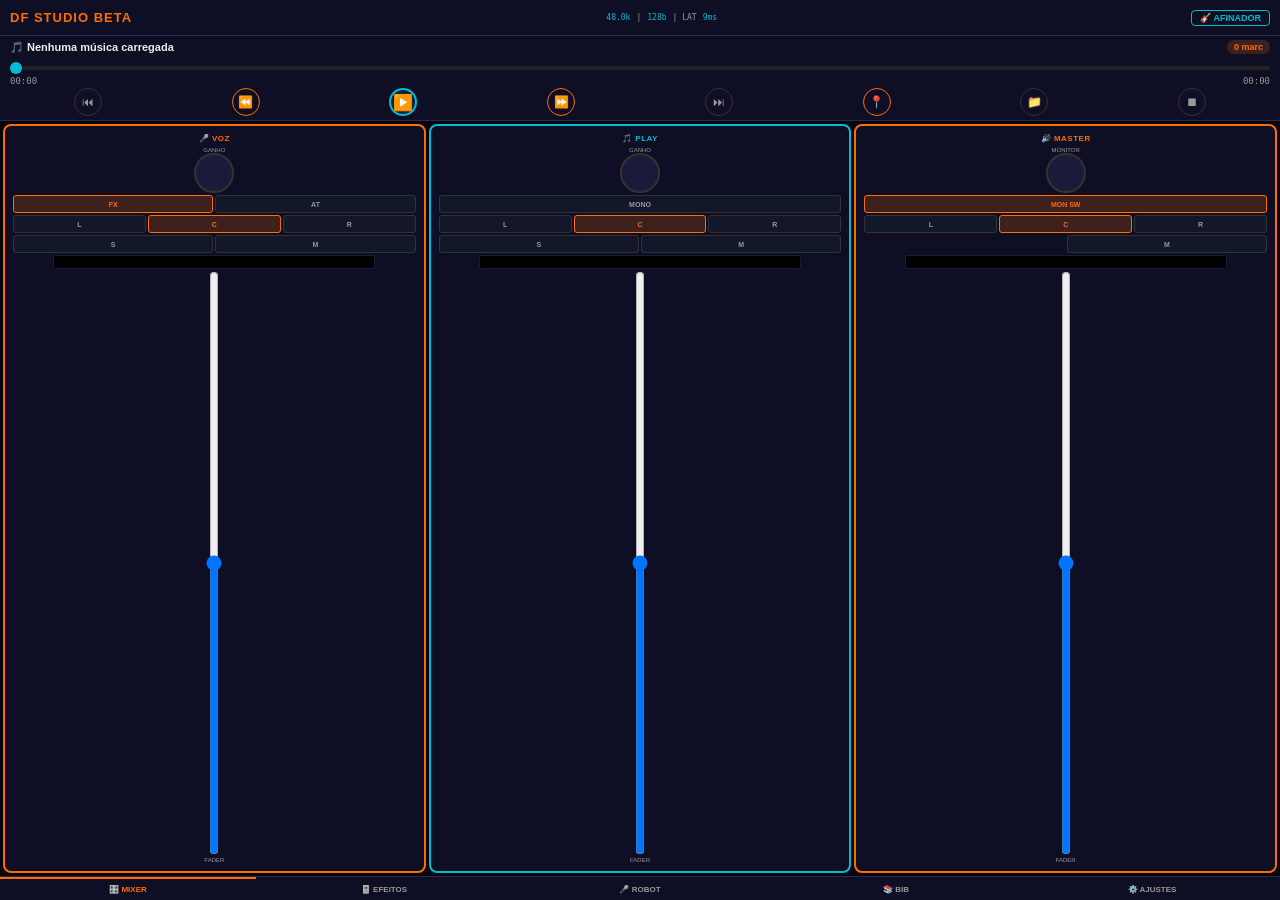
==== commit 6e23335b: "Update index.html" ====
--- a/index.html
+++ b/index.html
@@ -1,465 +1,1030 @@
 <!DOCTYPE html>
-<html lang="pt-PT">
+<html lang="pt-BR">
 <head>
     <meta charset="UTF-8">
     <meta name="viewport" content="width=device-width, initial-scale=1.0, maximum-scale=1.0, user-scalable=no, viewport-fit=cover">
     <meta name="apple-mobile-web-app-capable" content="yes">
     <meta name="apple-mobile-web-app-status-bar-style" content="black-translucent">
-    <meta name="theme-color" content="#080812">
+    <meta name="theme-color" content="#060610">
     <title>DF Studio Pro - Web</title>
     <link rel="manifest" href="manifest.json">
+    <link rel="apple-touch-icon" href="icons/icon-192.png">
     <style>
+        /* ===== CSS COMPLETO ===== */
         :root {
-            --bg: #080812; --surface: #12172A; --surfaceHigh: #1E293B; --surfaceVar: #0F172A;
-            --orange: #FF6D00; --teal: #00BCD4; --warning: #FF1744;
-            --text: #FFFFFF; --textSec: #94A3B8; --textDis: #475569;
-            --border: rgba(255, 255, 255, 0.1);
-        }
-        * { margin: 0; padding: 0; box-sizing: border-box; font-family: -apple-system, BlinkMacSystemFont, sans-serif; user-select: none; -webkit-user-select: none; }
-        body { background: var(--bg); color: var(--text); height: 100dvh; display: flex; flex-direction: column; overflow: hidden; max-width: 450px; margin: 0 auto; }
-        .mono { font-family: monospace; }
-        .bold { font-weight: 800; }
-        .devices-row { display: flex; gap: 6px; padding: 6px; }
-        .device-btn { flex: 1; background: var(--surface); border: 1px solid #333; border-radius: 7px; padding: 6px; display: flex; align-items: center; gap: 5px; color: var(--text); font-size: 10px; }
-        .stats-bar { display: flex; justify-content: space-evenly; background: var(--surface); padding: 4px; font-size: 9px; color: var(--textSec); border-bottom: 1px solid var(--border); }
-        .stats-bar span { color: var(--teal); font-weight: bold; }
-        .stats-bar .dsp { color: var(--orange); }
-        .presets-row { display: flex; gap: 4px; padding: 4px 6px; background: var(--surface); }
-        .preset-btn { flex: 1; height: 26px; border-radius: 4px; border: 1px solid rgba(255,109,0,0.5); background: rgba(255,109,0,0.12); color: var(--orange); font-size: 9px; font-weight: 900; display: flex; align-items: center; justify-content: center; position: relative; overflow: hidden; cursor: pointer; }
-        .preset-btn.active { background: var(--orange); color: #000; }
-        .preset-btn.reset { border-color: rgba(255,23,68,0.5); background: rgba(255,23,68,0.12); color: var(--warning); }
-        .progress-bar { position: absolute; left: 0; top: 0; bottom: 0; background: rgba(255,255,255,0.3); width: 0%; pointer-events: none; transition: width 0.5s linear; }
-        .player-widget { background: var(--surface); display: flex; flex-direction: column; border-bottom: 1px solid var(--border); }
-        .pw-header { display: flex; justify-content: space-between; padding: 6px 10px; align-items: center; }
-        .pw-title { font-size: 12px; font-weight: 900; display: flex; gap: 6px; align-items: center; overflow: hidden; }
-        .pw-title span:last-child { overflow: hidden; text-overflow: ellipsis; white-space: nowrap; }
-        .pw-badge { background: rgba(255,109,0,0.15); color: var(--orange); border: 1px solid rgba(255,109,0,0.4); padding: 2px 8px; border-radius: 6px; font-size: 12px; font-weight: bold; white-space: nowrap; }
-        .pw-seek-row { display: flex; align-items: center; gap: 6px; padding: 2px 10px; font-size: 9px; color: var(--textSec); }
-        .seek-container { flex: 1; position: relative; height: 16px; display: flex; align-items: center; }
-        .seek-track { width: 100%; height: 6px; background: var(--surfaceHigh); border-radius: 3px; position: relative; overflow: hidden; }
-        .seek-fill { height: 100%; background: var(--teal); width: 0%; border-radius: 3px; transition: width 0.1s; }
-        .seek-marker { position: absolute; width: 2px; height: 8px; background: var(--orange); top: 4px; transform: translateX(-50%); z-index: 2; }
-        .seek-input { position: absolute; width: 100%; height: 100%; opacity: 0; margin: 0; z-index: 3; }
-        .pw-controls { display: flex; justify-content: space-evenly; align-items: center; padding: 6px 0; }
-        .pw-btn { width: 30px; height: 30px; border-radius: 50%; display: flex; align-items: center; justify-content: center; font-size: 14px; background: none; border: none; color: var(--textSec); cursor: pointer; }
-        .pw-btn.play { width: 38px; height: 38px; border: 2px solid rgba(0,188,212,0.5); background: rgba(0,188,212,0.15); color: var(--teal); }
-        .pw-btn.orange { color: var(--orange); }
-        .strips-container { flex: 1; display: flex; gap: 3px; padding: 3px; overflow-y: hidden; min-height: 0; }
-        .strip { flex: 1; background: var(--surface); border: 1px solid var(--surfaceHigh); border-radius: 8px; display: flex; flex-direction: column; align-items: center; overflow: hidden; padding-bottom: 4px; min-width: 0; }
-        .strip.master { border-color: var(--orange); border-width: 2px; }
-        .strip-top { width: 100%; height: 2px; }
-        .strip-header { width: 100%; background: var(--surfaceHigh); padding: 4px; text-align: center; font-size: 9px; font-weight: 900; letter-spacing: 0.8px; display: flex; justify-content: center; align-items: center; gap: 4px; }
-        .param-row { width: 100%; padding: 2px 5px; display: flex; justify-content: space-between; font-size: 7px; color: var(--textSec); font-weight: 900; }
-        .param-val { font-family: monospace; }
-        .knob-container { width: 38px; height: 38px; position: relative; margin: 2px 0; touch-action: none; }
-        .knob-bg { position: absolute; inset: 0; border-radius: 50%; background: var(--surfaceHigh); border: 2px solid rgba(0,0,0,0.3); }
-        .knob-arc { position: absolute; inset: 2px; border-radius: 50%; }
-        .knob-dial { position: absolute; inset: 4px; border-radius: 50%; background: #222; display: flex; justify-content: center; transform: rotate(-135deg); }
-        .knob-dot { width: 3px; height: 3px; background: currentColor; border-radius: 50%; margin-top: 3px; }
-        .btn-row { display: flex; width: 100%; gap: 3px; padding: 0 5px; margin-bottom: 3px; }
-        .sm-btn { flex: 1; height: 20px; border-radius: 4px; border: 1px solid var(--surfaceHigh); background: var(--surfaceHigh); color: var(--textSec); font-size: 8px; font-weight: 900; display: flex; align-items: center; justify-content: center; cursor: pointer; }
-        .sm-btn.active { background: rgba(255,109,0,0.14); border-color: var(--orange); color: var(--orange); }
-        .sm-btn.teal { color: var(--teal); }
-        .sm-btn.teal.active { background: rgba(0,188,212,0.14); border-color: var(--teal); }
-        .sm-btn.solo.active { background: #0A1800; border-color: #76FF03; color: #76FF03; }
-        .sm-btn.mute.active { background: #1A0000; border-color: var(--warning); color: var(--warning); }
-        .fader-area { flex: 1; display: flex; width: 100%; padding: 4px; gap: 4px; align-items: flex-end; }
-        .vu-container { width: 16px; height: 100%; background: rgba(0,0,0,0.45); border-radius: 2px; position: relative; }
-        canvas.vu-canvas { width: 100%; height: 100%; display: block; }
-        .fader-wrapper { flex: 1; height: 100%; display: flex; flex-direction: column; align-items: center; }
-        .fader-val { font-size: 8px; font-weight: 900; margin-bottom: 2px; }
-        .fader-track-container { flex: 1; width: 100%; position: relative; display: flex; justify-content: center; touch-action: none; }
-        .fader-track { width: 4px; height: 100%; background: rgba(0,0,0,0.45); border-radius: 2px; position: relative; display: flex; align-items: flex-end; overflow: hidden; }
-        .fader-fill { width: 100%; background: currentColor; opacity: 0.65; transition: height 0.05s; }
-        .fader-thumb { position: absolute; width: 34px; height: 18px; background: linear-gradient(to bottom, #5A5A66, #303038, #585864); border: 1px solid rgba(255,255,255,0.18); border-radius: 4px; display: flex; justify-content: center; align-items: center; transform: translateY(-50%); pointer-events: none; left: 50%; transform: translateX(-50%) translateY(-50%); }
-        .fader-thumb-line { width: 62%; height: 2px; background: currentColor; }
-        .scale { display: flex; flex-direction: column; justify-content: space-between; height: 100%; padding-bottom: 9px; font-size: 6px; color: var(--textSec); font-family: monospace; padding-left: 2px; }
-        .overlay { position: fixed; inset: 0; background: rgba(0,0,0,0.85); display: none; align-items: center; justify-content: center; z-index: 100; }
-        .dialog { background: var(--surface); padding: 16px; border-radius: 12px; width: 90%; max-width: 340px; border: 1px solid var(--border); display: flex; flex-direction: column; gap: 12px; }
-        .dlg-title { color: #FFF; font-size: 18px; font-weight: 900; text-align: center; }
-        input[type="text"], input[type="number"] { width: 100%; background: var(--bg); border: 1px solid #333; color: #FFF; padding: 10px; border-radius: 6px; outline: none; font-size: 14px; }
-        input[type="text"]:focus { border-color: var(--orange); }
-        .btn-primary { background: var(--orange); color: #FFF; border: none; padding: 12px; border-radius: 6px; font-weight: bold; cursor: pointer; font-size: 14px; }
-        .btn-sec { background: transparent; color: var(--textSec); border: none; padding: 12px; font-weight: bold; cursor: pointer; font-size: 14px; text-align: center; }
-        .marker-item { display: flex; align-items: center; background: var(--bg); padding: 10px; border-radius: 8px; border: 1px solid rgba(0,188,212,0.2); margin-bottom: 8px; }
-        .marker-time { background: rgba(0,188,212,0.1); color: var(--teal); padding: 4px 8px; border-radius: 12px; font-size: 10px; font-weight: bold; }
-        .marker-name { flex: 1; margin: 0 10px; font-size: 13px; font-weight: bold; }
-        #startOverlay { position:fixed; inset:0; background:var(--bg); z-index:999; display:flex; align-items:center; justify-content:center; flex-direction:column; }
-        .start-btn { margin-top:20px; padding:15px 30px; background:var(--orange); color:#FFF; border:none; border-radius:30px; font-weight:bold; font-size:16px; cursor:pointer; }
+            --bg: #060610;
+            --surface: #0E0E24;
+            --surface2: #12172A;
+            --surface-high: #1A1A3A;
+            --orange: #FF6D00;
+            --orange-dim: #BF4A00;
+            --teal: #00BCD4;
+            --teal-dim: #008A9E;
+            --warning: #FF1744;
+            --green: #76FF03;
+            --text: #EEE;
+            --text2: #999;
+            --border: #2A2A4A;
+            --shadow: rgba(0,0,0,0.6);
+        }
+        * { margin: 0; padding: 0; box-sizing: border-box; }
+        body {
+            font-family: -apple-system, BlinkMacSystemFont, 'Segoe UI', sans-serif;
+            background: var(--bg);
+            color: var(--text);
+            height: 100vh;
+            overflow: hidden;
+            user-select: none;
+            -webkit-user-select: none;
+            -webkit-tap-highlight-color: transparent;
+            display: flex;
+            flex-direction: column;
+        }
+        /* ===== SCROLLBAR ===== */
+        ::-webkit-scrollbar { width: 3px; height: 3px; }
+        ::-webkit-scrollbar-track { background: transparent; }
+        ::-webkit-scrollbar-thumb { background: var(--orange); border-radius: 4px; }
+
+        /* ===== TOP BAR ===== */
+        .topbar {
+            display: flex;
+            align-items: center;
+            justify-content: space-between;
+            padding: 4px 10px;
+            background: var(--surface);
+            border-bottom: 1px solid var(--border);
+            min-height: 36px;
+            flex-shrink: 0;
+        }
+        .topbar .title {
+            font-weight: 900;
+            color: var(--orange);
+            font-size: 13px;
+            letter-spacing: 1px;
+        }
+        .topbar .stats {
+            font-size: 8px;
+            color: var(--text2);
+            font-family: monospace;
+            display: flex;
+            gap: 6px;
+            align-items: center;
+        }
+        .topbar .stats span { color: var(--teal); }
+        .topbar .tuner-btn {
+            background: none;
+            border: 1px solid var(--teal);
+            color: var(--teal);
+            padding: 2px 8px;
+            border-radius: 4px;
+            font-size: 9px;
+            font-weight: 700;
+            cursor: pointer;
+            display: flex;
+            align-items: center;
+            gap: 4px;
+        }
+        .topbar .tuner-btn:hover { background: var(--teal); color: var(--bg); }
+
+        /* ===== PLAYER ===== */
+        .player {
+            background: var(--surface);
+            padding: 4px 10px;
+            border-bottom: 1px solid var(--border);
+            flex-shrink: 0;
+        }
+        .player .info {
+            display: flex;
+            justify-content: space-between;
+            align-items: center;
+        }
+        .player .name {
+            font-weight: 700;
+            font-size: 11px;
+            flex: 1;
+            overflow: hidden;
+            text-overflow: ellipsis;
+            white-space: nowrap;
+        }
+        .player .badge {
+            background: rgba(255,109,0,0.2);
+            color: var(--orange);
+            padding: 2px 7px;
+            border-radius: 8px;
+            font-size: 9px;
+            font-weight: 700;
+            margin-left: 6px;
+        }
+        .player .seek { margin: 2px 0; }
+        .player .seek input {
+            width: 100%;
+            height: 4px;
+            -webkit-appearance: none;
+            background: #222;
+            border-radius: 2px;
+            outline: none;
+        }
+        .player .seek input::-webkit-slider-thumb {
+            -webkit-appearance: none;
+            width: 12px;
+            height: 12px;
+            background: var(--teal);
+            border-radius: 50%;
+            cursor: pointer;
+        }
+        .player .time {
+            display: flex;
+            justify-content: space-between;
+            font-size: 9px;
+            color: var(--text2);
+            font-family: monospace;
+        }
+        .player .ctrls {
+            display: flex;
+            justify-content: space-around;
+            align-items: center;
+            margin-top: 2px;
+            gap: 2px;
+        }
+        .player .ctrls button {
+            background: none;
+            border: 1px solid #333;
+            color: var(--text2);
+            border-radius: 50%;
+            width: 28px;
+            height: 28px;
+            font-size: 12px;
+            cursor: pointer;
+            display: flex;
+            align-items: center;
+            justify-content: center;
+            transition: all 0.15s;
+        }
+        .player .ctrls button:hover { border-color: #555; }
+        .player .ctrls button:active { transform: scale(0.92); }
+        .player .play-btn {
+            width: 36px;
+            height: 36px;
+            border: 2px solid var(--teal) !important;
+            color: var(--teal) !important;
+            background: rgba(0,188,212,0.12) !important;
+            font-size: 16px !important;
+        }
+        .player .marker-btn { border-color: var(--orange) !important; color: var(--orange) !important; }
+
+        /* ===== MIXER ===== */
+        .mixer {
+            display: flex;
+            flex: 1;
+            gap: 3px;
+            padding: 3px;
+            min-height: 0;
+            overflow: hidden;
+        }
+        .channel {
+            flex: 1;
+            background: var(--surface);
+            border-radius: 8px;
+            display: flex;
+            flex-direction: column;
+            align-items: center;
+            padding: 4px 3px;
+            border: 2px solid var(--border);
+            gap: 2px;
+            min-width: 0;
+            overflow: hidden;
+        }
+        .channel.voice { border-color: var(--orange); }
+        .channel.play { border-color: var(--teal); }
+        .channel.master { border-color: var(--orange); }
+        .ch-name {
+            font-size: 8px;
+            font-weight: 900;
+            letter-spacing: .5px;
+            margin-bottom: 1px;
+        }
+        .voice .ch-name { color: var(--orange); }
+        .play .ch-name { color: var(--teal); }
+        .master .ch-name { color: var(--orange); }
+
+        /* ===== KNOB ===== */
+        .knob-wrap {
+            display: flex;
+            flex-direction: column;
+            align-items: center;
+            width: 100%;
+        }
+        .knob-wrap label {
+            font-size: 6px;
+            color: var(--text2);
+            margin-top: 1px;
+        }
+        .knob {
+            -webkit-appearance: none;
+            width: 28px;
+            height: 28px;
+            border-radius: 50%;
+            background: #1A1A3A;
+            border: 2px solid #333;
+            cursor: pointer;
+            outline: none;
+            touch-action: none;
+        }
+        .knob::-webkit-slider-thumb {
+            -webkit-appearance: none;
+            width: 0;
+            height: 0;
+        }
+
+        /* ===== BUTTONS ===== */
+        .btn-row {
+            display: flex;
+            gap: 2px;
+            width: 100%;
+        }
+        .btn-row button {
+            flex: 1;
+            padding: 2px 1px;
+            border-radius: 3px;
+            border: 1px solid #333;
+            background: var(--surface2);
+            color: var(--text2);
+            font-size: 7px;
+            font-weight: 700;
+            cursor: pointer;
+            transition: all 0.1s;
+            text-align: center;
+            min-height: 18px;
+        }
+        .btn-row button:active { transform: scale(0.94); }
+        .btn-row .active {
+            background: rgba(255,109,0,0.2);
+            color: var(--orange);
+            border-color: var(--orange);
+        }
+        .btn-row .solo-active {
+            background: rgba(118,255,3,0.15);
+            color: var(--green);
+            border-color: var(--green);
+        }
+        .btn-row .mute-active {
+            background: rgba(255,23,68,0.2);
+            color: var(--warning);
+            border-color: var(--warning);
+        }
+
+        /* ===== VU METER ===== */
+        .vu {
+            width: 80%;
+            height: 14px;
+            background: #000;
+            border-radius: 2px;
+            overflow: hidden;
+            border: 1px solid #1A1A3A;
+            position: relative;
+        }
+        .vu .fill {
+            position: absolute;
+            bottom: 0;
+            left: 0;
+            width: 100%;
+            height: 0%;
+            background: linear-gradient(to top, var(--green) 60%, #FFD600 80%, var(--warning) 100%);
+            transition: height .06s;
+        }
+
+        /* ===== FADER ===== */
+        .fader-wrap {
+            display: flex;
+            flex-direction: column;
+            align-items: center;
+            flex: 1;
+            min-height: 30px;
+            width: 100%;
+        }
+        .fader-wrap label {
+            font-size: 6px;
+            color: var(--text2);
+            margin-top: 2px;
+        }
+        .fader {
+            -webkit-appearance: slider-vertical;
+            width: 14px;
+            flex: 1;
+            min-height: 40px;
+            background: #1A1A3A;
+            outline: none;
+            border-radius: 3px;
+            touch-action: none;
+        }
+        .fader::-webkit-slider-thumb {
+            -webkit-appearance: none;
+            width: 20px;
+            height: 12px;
+            background: #555;
+            border-radius: 3px;
+            border: 1px solid #777;
+            cursor: pointer;
+        }
+
+        /* ===== NAV BAR ===== */
+        .nav-bar {
+            display: flex;
+            background: var(--surface);
+            border-top: 1px solid var(--border);
+            flex-shrink: 0;
+        }
+        .nav-bar button {
+            flex: 1;
+            padding: 6px;
+            background: none;
+            border: none;
+            color: var(--text2);
+            font-size: 8px;
+            font-weight: 700;
+            cursor: pointer;
+            border-top: 2px solid transparent;
+            transition: all 0.15s;
+        }
+        .nav-bar button.active {
+            color: var(--orange);
+            border-top-color: var(--orange);
+        }
+
+        /* ===== SPLASH ===== */
+        .splash {
+            display: flex;
+            flex-direction: column;
+            align-items: center;
+            justify-content: center;
+            height: 100vh;
+            background: var(--bg);
+            position: fixed;
+            inset: 0;
+            z-index: 1000;
+        }
+        .splash-logo { font-size: 2.5em; font-weight: 900; color: var(--orange); }
+        .splash-sub { color: var(--text2); margin: 8px 0 20px; font-size: 14px; }
+        .splash-loader {
+            width: 36px;
+            height: 36px;
+            border: 3px solid #222;
+            border-top-color: var(--orange);
+            border-radius: 50%;
+            animation: spin .8s linear infinite;
+        }
+        @keyframes spin { to { transform: rotate(360deg); } }
+        .splash button {
+            padding: 14px 44px;
+            background: var(--orange);
+            color: #FFF;
+            border: none;
+            border-radius: 25px;
+            font-size: 16px;
+            font-weight: 700;
+            cursor: pointer;
+            margin-top: 16px;
+        }
+        .splash button:hover { background: var(--orange-dim); }
+        .log { color: var(--text2); font-size: 11px; margin-top: 8px; text-align: center; }
+        .err { color: var(--warning); font-size: 11px; margin-top: 4px; text-align: center; }
+
+        /* ===== APP ===== */
+        .app {
+            display: none;
+            flex-direction: column;
+            height: 100vh;
+            overflow: hidden;
+        }
+        .app.visible { display: flex; }
+
+        /* ===== DIALOG ===== */
+        .dialog {
+            position: fixed;
+            top: 0;
+            left: 0;
+            right: 0;
+            bottom: 0;
+            background: rgba(0,0,0,.85);
+            display: none;
+            align-items: center;
+            justify-content: center;
+            z-index: 2000;
+        }
+        .dialog.visible { display: flex; }
+        .dlg {
+            background: var(--surface);
+            padding: 20px;
+            border-radius: 12px;
+            width: 90%;
+            max-width: 320px;
+            display: flex;
+            flex-direction: column;
+            gap: 10px;
+            border: 1px solid var(--border);
+            max-height: 90vh;
+            overflow-y: auto;
+        }
+        .dlg h3 { color: var(--orange); text-align: center; font-size: 16px; }
+        .dlg input, .dlg select {
+            padding: 8px;
+            border-radius: 6px;
+            border: 1px solid #333;
+            background: var(--bg);
+            color: var(--text);
+            font-size: 14px;
+            width: 100%;
+        }
+        .dlg button {
+            padding: 10px;
+            border-radius: 6px;
+            border: none;
+            font-weight: 700;
+            cursor: pointer;
+            font-size: 13px;
+        }
+        .dlg .btn-save { background: var(--orange); color: #FFF; }
+        .dlg .btn-cancel { background: #333; color: var(--text2); }
+        .dlg .time-inputs {
+            display: flex;
+            gap: 4px;
+            align-items: center;
+        }
+        .dlg .time-inputs input { width: 48px; text-align: center; }
+        .dlg .time-inputs span { color: var(--text2); font-weight: 700; }
+
+        /* ===== EFFECTS PANEL ===== */
+        .effects-panel {
+            display: none;
+            flex-direction: column;
+            background: var(--bg);
+            padding: 10px;
+            overflow-y: auto;
+            flex: 1;
+            gap: 8px;
+        }
+        .effects-panel.visible { display: flex; }
+        .effect-card {
+            background: var(--surface);
+            border-radius: 10px;
+            padding: 10px;
+            border: 1px solid var(--border);
+        }
+        .effect-card .header {
+            display: flex;
+            justify-content: space-between;
+            align-items: center;
+            margin-bottom: 6px;
+        }
+        .effect-card .header label {
+            font-size: 11px;
+            font-weight: 700;
+            color: var(--text);
+        }
+        .effect-card .slider-row {
+            display: flex;
+            align-items: center;
+            gap: 8px;
+            margin: 4px 0;
+        }
+        .effect-card .slider-row label {
+            font-size: 9px;
+            color: var(--text2);
+            min-width: 50px;
+        }
+        .effect-card .slider-row input[type="range"] {
+            flex: 1;
+            height: 4px;
+            -webkit-appearance: none;
+            background: #222;
+            border-radius: 2px;
+            outline: none;
+        }
+        .effect-card .slider-row input[type="range"]::-webkit-slider-thumb {
+            -webkit-appearance: none;
+            width: 12px;
+            height: 12px;
+            border-radius: 50%;
+            background: var(--teal);
+            cursor: pointer;
+        }
+        .effect-card .slider-row .value {
+            font-size: 9px;
+            color: var(--teal);
+            font-family: monospace;
+            min-width: 40px;
+            text-align: right;
+        }
+
+        /* ===== AUTO-TUNE PANEL ===== */
+        .autotune-panel {
+            display: none;
+            flex-direction: column;
+            background: var(--bg);
+            padding: 10px;
+            overflow-y: auto;
+            flex: 1;
+            gap: 8px;
+        }
+        .autotune-panel.visible { display: flex; }
+        .piano-row {
+            display: flex;
+            gap: 4px;
+            flex-wrap: wrap;
+            justify-content: center;
+        }
+        .piano-key {
+            padding: 6px 10px;
+            border-radius: 4px;
+            border: 1px solid #333;
+            background: var(--surface2);
+            color: var(--text2);
+            font-size: 11px;
+            font-weight: 700;
+            cursor: pointer;
+            transition: all 0.1s;
+            min-width: 30px;
+            text-align: center;
+        }
+        .piano-key.active {
+            background: var(--orange);
+            color: #FFF;
+            border-color: var(--orange);
+        }
+        .piano-key.sharp { background: #1A1A3A; border-color: #444; }
+        .piano-key.sharp.active { background: var(--orange-dim); border-color: var(--orange-dim); }
+
+        /* ===== RESPONSIVE ===== */
+        @media (max-width: 420px) {
+            .channel { padding: 2px; }
+            .knob { width: 22px; height: 22px; }
+            .fader { width: 10px; min-height: 30px; }
+            .player .ctrls button { width: 24px; height: 24px; font-size: 10px; }
+            .player .play-btn { width: 30px; height: 30px; font-size: 14px !important; }
+        }
+        @media (min-width: 768px) {
+            .channel { padding: 8px; }
+            .knob { width: 40px; height: 40px; }
+            .fader { width: 20px; min-height: 80px; }
+        }
+
+        /* ===== TOGGLE SWITCH ===== */
+        .toggle-switch {
+            position: relative;
+            width: 36px;
+            height: 20px;
+            background: #333;
+            border-radius: 10px;
+            cursor: pointer;
+            transition: all 0.2s;
+            flex-shrink: 0;
+        }
+        .toggle-switch.active { background: var(--orange); }
+        .toggle-switch .thumb {
+            position: absolute;
+            top: 2px;
+            left: 2px;
+            width: 16px;
+            height: 16px;
+            background: #FFF;
+            border-radius: 50%;
+            transition: all 0.2s;
+        }
+        .toggle-switch.active .thumb { left: 18px; }
+
+        /* ===== MARKERS LIST ===== */
+        .markers-list {
+            max-height: 300px;
+            overflow-y: auto;
+        }
+        .marker-item {
+            display: flex;
+            justify-content: space-between;
+            align-items: center;
+            padding: 8px 10px;
+            background: var(--bg);
+            border-radius: 6px;
+            margin: 4px 0;
+            cursor: pointer;
+        }
+        .marker-item:hover { background: var(--surface2); }
+        .marker-item .time { color: var(--teal); font-family: monospace; font-size: 10px; }
+        .marker-item .name { color: var(--text); font-size: 12px; flex: 1; margin: 0 8px; }
+        .marker-item .del { color: var(--warning); cursor: pointer; font-size: 14px; }
     </style>
 </head>
 <body>
 
-<div id="startOverlay">
-    <h1 style="color:var(--orange);font-weight:900;">🎤 DF STUDIO</h1>
-    <p style="color:var(--textSec);margin:10px 0">Estúdio Profissional</p>
-    <button class="start-btn" onclick="initAudio()">LIGAR MOTOR DE ÁUDIO</button>
-    <p style="color:var(--textSec);font-size:11px;margin-top:10px" id="startMsg"></p>
+<!-- ===== SPLASH ===== -->
+<div id="splash" class="splash">
+    <div class="splash-logo">🎤 DF STUDIO</div>
+    <div class="splash-sub">Estúdio Profissional - Web</div>
+    <div class="splash-loader" id="splashLoader"></div>
+    <div class="log" id="logMsg">A carregar motor de áudio...</div>
+    <div class="err" id="errorMsg"></div>
+    <button id="startBtn" style="display:none" onclick="initAudio()">🎙️ INICIAR</button>
 </div>
 
-<div class="devices-row">
-    <div class="device-btn" style="border-color:var(--orange)"><span style="color:var(--orange)">🎤</span> Microfone</div>
-    <div class="device-btn" style="border-color:var(--teal)"><span style="color:var(--teal)">🔊</span> Saída</div>
-</div>
-<div class="stats-bar">
-    <span id="st-sr">48.0k</span> | <span id="st-buf">128buf</span> | LAT <span id="st-lat">--ms</span> | DSP <span class="dsp" id="st-dsp">--%</span>
-</div>
-
-<div class="presets-row">
-    <div class="preset-btn" id="ps1"><span>FORRÓ</span><div class="progress-bar"></div></div>
-    <div class="preset-btn" id="ps2"><span>PISEIRO</span><div class="progress-bar"></div></div>
-    <div class="preset-btn" id="ps3"><span>SERTANEJO</span><div class="progress-bar"></div></div>
-    <div class="preset-btn reset" onclick="resetMixer()">RESET</div>
-</div>
-
-<div class="player-widget">
-    <div class="pw-header">
-        <div class="pw-title"><span style="color:var(--teal)">🎵</span> <span id="trackName">Nenhum ficheiro</span></div>
-        <div class="pw-badge" id="markerCount">0</div>
+<!-- ===== APP ===== -->
+<div id="app" class="app">
+    <!-- TOP BAR -->
+    <div class="topbar">
+        <div class="title">DF STUDIO BETA</div>
+        <div class="stats">
+            <span id="sampleRate">48k</span> |
+            <span id="bufferSize">128b</span> |
+            LAT <span id="latency">0ms</span>
+        </div>
+        <button class="tuner-btn" onclick="openTuner()">🎸 AFINADOR</button>
     </div>
-    <div class="pw-seek-row">
-        <span id="timeCur" class="mono">00:00</span>
-        <div class="seek-container">
-            <div class="seek-track" id="seekTrack">
-                <div class="seek-fill" id="seekFill"></div>
-                <div id="markersContainer"></div>
-            </div>
-            <input type="range" class="seek-input" id="seekInput" min="0" max="1000" value="0">
-        </div>
-        <span id="timeTot" class="mono">00:00</span>
+
+    <!-- PLAYER -->
+    <div class="player">
+        <div class="info">
+            <div class="name" id="trackName">🎵 Nenhuma música carregada</div>
+            <div class="badge" id="markerCount">0 marc</div>
+        </div>
+        <div class="seek">
+            <input type="range" id="seekBar" min="0" max="1000" value="0">
+        </div>
+        <div class="time">
+            <span id="currentTime">00:00</span>
+            <span id="durationTime">00:00</span>
+        </div>
+        <div class="ctrls">
+            <button onclick="prevTrack()">⏮</button>
+            <button onclick="prevMarker()" class="marker-btn">⏪</button>
+            <button id="playBtn" onclick="togglePlay()" class="play-btn">▶️</button>
+            <button onclick="nextMarker()" class="marker-btn">⏩</button>
+            <button onclick="nextTrack()">⏭</button>
+            <button onclick="showMarkerDialog()" class="marker-btn">📍</button>
+            <button onclick="document.getElementById('fileInput').click()">📁</button>
+            <input type="file" id="fileInput" accept="audio/*" style="display:none" onchange="handleFileUpload(event)">
+            <button onclick="stopTrack()">⏹</button>
+        </div>
     </div>
-    <div class="pw-controls">
-        <button class="pw-btn orange" onclick="navMarker(-1)">⏪</button>
-        <button class="pw-btn play" id="btnPlay" onclick="togglePlay()">▶️</button>
-        <button class="pw-btn orange" onclick="navMarker(1)">⏩</button>
-        <button class="pw-btn orange" onclick="openAddMarker()">📍</button>
-        <button class="pw-btn orange" onclick="openListMarkers()">📄</button>
-        <button class="pw-btn" onclick="stopTrack()">⏹</button>
-        <input type="file" id="fileIn" accept="audio/*" style="display:none" onchange="loadFile(event)">
-        <button class="pw-btn" onclick="document.getElementById('fileIn').click()">📁</button>
+
+    <!-- MIXER -->
+    <div class="mixer" id="mixerContainer">
+        <!-- Canal VOZ -->
+        <div class="channel voice" id="channelVoice">
+            <div class="ch-name">🎤 VOZ</div>
+            <div class="knob-wrap">
+                <label>GANHO</label>
+                <input type="range" id="micGain" class="knob" min="0" max="100" value="65">
+            </div>
+            <div class="btn-row">
+                <button id="fxBtn" class="active" onclick="toggleFx()">FX</button>
+                <button id="atBtn" onclick="toggleAutotune()">AT</button>
+            </div>
+            <div class="btn-row">
+                <button onclick="setPan('voice',-1)">L</button>
+                <button class="active" onclick="setPan('voice',0)">C</button>
+                <button onclick="setPan('voice',1)">R</button>
+            </div>
+            <div class="btn-row">
+                <button id="voiceSolo" onclick="toggleSolo('voice')">S</button>
+                <button id="voiceMute" onclick="toggleMute('voice')">M</button>
+            </div>
+            <div class="vu"><div class="fill" id="voiceVuFill"></div></div>
+            <div class="fader-wrap">
+                <input type="range" id="voiceFader" class="fader" min="0" max="100" value="50" orient="vertical">
+                <label>FADER</label>
+            </div>
+        </div>
+
+        <!-- Canal PLAY -->
+        <div class="channel play" id="channelPlay">
+            <div class="ch-name">🎵 PLAY</div>
+            <div class="knob-wrap">
+                <label>GANHO</label>
+                <input type="range" id="playGain" class="knob" min="0" max="100" value="40">
+            </div>
+            <div class="btn-row">
+                <button id="playMonoBtn" onclick="togglePlayMono()">MONO</button>
+            </div>
+            <div class="btn-row">
+                <button onclick="setPan('play',-1)">L</button>
+                <button class="active" onclick="setPan('play',0)">C</button>
+                <button onclick="setPan('play',1)">R</button>
+            </div>
+            <div class="btn-row">
+                <button id="playSolo" onclick="toggleSolo('play')">S</button>
+                <button id="playMute" onclick="toggleMute('play')">M</button>
+            </div>
+            <div class="vu"><div class="fill" id="playVuFill"></div></div>
+            <div class="fader-wrap">
+                <input type="range" id="playFader" class="fader" min="0" max="100" value="50" orient="vertical">
+                <label>FADER</label>
+            </div>
+        </div>
+
+        <!-- Canal MASTER -->
+        <div class="channel master" id="channelMaster">
+            <div class="ch-name">🔊 MASTER</div>
+            <div class="knob-wrap">
+                <label>MONITOR</label>
+                <input type="range" id="monGain" class="knob" min="0" max="100" value="50">
+            </div>
+            <div class="btn-row">
+                <button id="monitorBtn" onclick="toggleMonitor()">MON SW</button>
+            </div>
+            <div class="btn-row">
+                <button onclick="setPan('master',-1)">L</button>
+                <button class="active" onclick="setPan('master',0)">C</button>
+                <button onclick="setPan('master',1)">R</button>
+            </div>
+            <div class="btn-row">
+                <button style="visibility:hidden">S</button>
+                <button id="masterMute" onclick="toggleMute('master')">M</button>
+            </div>
+            <div class="vu"><div class="fill" id="masterVuFill"></div></div>
+            <div class="fader-wrap">
+                <input type="range" id="masterFader" class="fader" min="0" max="100" value="50" orient="vertical">
+                <label>FADER</label>
+            </div>
+        </div>
+    </div>
+
+    <!-- NAV BAR -->
+    <div class="nav-bar">
+        <button class="active" data-tab="mixer" onclick="switchTab('mixer')">🎛️ MIXER</button>
+        <button data-tab="effects" onclick="switchTab('effects')">🎚️ EFEITOS</button>
+        <button data-tab="autotune" onclick="switchTab('autotune')">🎤 ROBOT</button>
+        <button data-tab="library" onclick="switchTab('library')">📚 BIB</button>
+        <button data-tab="settings" onclick="switchTab('settings')">⚙️ AJUSTES</button>
+    </div>
+
+    <!-- EFFECTS PANEL -->
+    <div id="effectsPanel" class="effects-panel">
+        <div style="display:flex;justify-content:space-between;align-items:center;margin-bottom:8px;">
+            <span style="font-weight:900;color:var(--orange);font-size:16px;">🎚️ EFEITOS</span>
+            <div class="toggle-switch active" id="fxMasterToggle" onclick="toggleFxMaster()">
+                <div class="thumb"></div>
+            </div>
+        </div>
+
+        <!-- REVERB -->
+        <div class="effect-card">
+            <div class="header">
+                <label>🏛️ REVERB</label>
+                <div class="toggle-switch" id="revToggle" onclick="toggleEffect('reverb')">
+                    <div class="thumb"></div>
+                </div>
+            </div>
+            <div class="slider-row">
+                <label>MIX</label>
+                <input type="range" id="revMix" min="0" max="100" value="25">
+                <span class="value" id="revMixVal">25%</span>
+            </div>
+        </div>
+
+        <!-- DELAY -->
+        <div class="effect-card">
+            <div class="header">
+                <label>⏳ DELAY</label>
+                <div class="toggle-switch" id="delayToggle" onclick="toggleEffect('delay')">
+                    <div class="thumb"></div>
+                </div>
+            </div>
+            <div class="slider-row">
+                <label>MIX</label>
+                <input type="range" id="delayMix" min="0" max="100" value="20">
+                <span class="value" id="delayMixVal">20%</span>
+            </div>
+            <div class="slider-row">
+                <label>TIME</label>
+                <input type="range" id="delayTime" min="50" max="800" value="250">
+                <span class="value" id="delayTimeVal">250ms</span>
+            </div>
+            <div class="slider-row">
+                <label>FB</label>
+                <input type="range" id="delayFb" min="0" max="90" value="40">
+                <span class="value" id="delayFbVal">40%</span>
+            </div>
+        </div>
+
+        <!-- CHORUS -->
+        <div class="effect-card">
+            <div class="header">
+                <label>🌊 CHORUS</label>
+                <div class="toggle-switch" id="chorusToggle" onclick="toggleEffect('chorus')">
+                    <div class="thumb"></div>
+                </div>
+            </div>
+            <div class="slider-row">
+                <label>MIX</label>
+                <input type="range" id="chorusMix" min="0" max="100" value="30">
+                <span class="value" id="chorusMixVal">30%</span>
+            </div>
+            <div class="slider-row">
+                <label>RATE</label>
+                <input type="range" id="chorusRate" min="0" max="100" value="50">
+                <span class="value" id="chorusRateVal">50%</span>
+            </div>
+        </div>
+
+        <!-- EQ -->
+        <div class="effect-card">
+            <div class="header">
+                <label>🎛️ EQ</label>
+                <div class="toggle-switch" id="eqToggle" onclick="toggleEffect('eq')">
+                    <div class="thumb"></div>
+                </div>
+            </div>
+            <div class="slider-row">
+                <label>GRAVES</label>
+                <input type="range" id="eqLow" min="-12" max="12" value="0">
+                <span class="value" id="eqLowVal">0dB</span>
+            </div>
+            <div class="slider-row">
+                <label>MÉDIOS</label>
+                <input type="range" id="eqMid" min="-12" max="12" value="0">
+                <span class="value" id="eqMidVal">0dB</span>
+            </div>
+            <div class="slider-row">
+                <label>AGUDOS</label>
+                <input type="range" id="eqHigh" min="-12" max="12" value="0">
+                <span class="value" id="eqHighVal">0dB</span>
+            </div>
+        </div>
+
+        <!-- COMPRESSOR -->
+        <div class="effect-card">
+            <div class="header">
+                <label>📊 COMPRESSOR</label>
+                <div class="toggle-switch" id="compToggle" onclick="toggleEffect('comp')">
+                    <div class="thumb"></div>
+                </div>
+            </div>
+            <div class="slider-row">
+                <label>RATIO</label>
+                <input type="range" id="compRatio" min="1" max="20" value="4">
+                <span class="value" id="compRatioVal">4:1</span>
+            </div>
+            <div class="slider-row">
+                <label>THRESHOLD</label>
+                <input type="range" id="compThresh" min="-60" max="0" value="-20">
+                <span class="value" id="compThreshVal">-20dB</span>
+            </div>
+        </div>
+
+        <!-- GATE -->
+        <div class="effect-card">
+            <div class="header">
+                <label>🚪 NOISE GATE</label>
+                <div class="toggle-switch" id="gateToggle" onclick="toggleEffect('gate')">
+                    <div class="thumb"></div>
+                </div>
+            </div>
+            <div class="slider-row">
+                <label>THRESHOLD</label>
+                <input type="range" id="gateThresh" min="-60" max="-10" value="-45">
+                <span class="value" id="gateThreshVal">-45dB</span>
+            </div>
+        </div>
+    </div>
+
+    <!-- AUTO-TUNE PANEL -->
+    <div id="autotunePanel" class="autotune-panel">
+        <div style="display:flex;justify-content:space-between;align-items:center;margin-bottom:8px;">
+            <span style="font-weight:900;color:var(--orange);font-size:16px;">🎤 AUTO-TUNE</span>
+            <div class="toggle-switch" id="atMasterToggle" onclick="toggleAutotuneMaster()">
+                <div class="thumb"></div>
+            </div>
+        </div>
+
+        <div style="display:flex;gap:8px;align-items:center;flex-wrap:wrap;">
+            <span style="font-size:10px;color:var(--text2);">TOM:</span>
+            <div class="piano-row" id="pianoKeys"></div>
+        </div>
+
+        <div style="display:flex;gap:8px;flex-wrap:wrap;">
+            <button class="piano-key" data-mode="MAIOR" onclick="setAtMode('MAIOR')">MAIOR</button>
+            <button class="piano-key" data-mode="MENOR" onclick="setAtMode('MENOR')">MENOR</button>
+            <button class="piano-key" data-mode="CROM" onclick="setAtMode('CROM')">CROMÁTICO</button>
+        </div>
+
+        <div class="slider-row">
+            <label>VELOCIDADE</label>
+            <input type="range" id="atSpeed" min="1" max="40" value="14">
+            <span class="value" id="atSpeedVal">14ms</span>
+        </div>
+        <div class="slider-row">
+            <label>QUANTIDADE</label>
+            <input type="range" id="atAmount" min="0" max="100" value="65">
+            <span class="value" id="atAmountVal">65%</span>
+        </div>
+        <div class="slider-row">
+            <label>FORMANTE</label>
+            <input type="range" id="atFormant" min="-6" max="6" value="0" step="0.5">
+            <span class="value" id="atFormantVal">0</span>
+        </div>
+        <div class="slider-row">
+            <label>DETUNE</label>
+            <input type="range" id="atDetune" min="-25" max="25" value="0">
+            <span class="value" id="atDetuneVal">0c</span>
+        </div>
+
+        <div style="display:flex;gap:8px;align-items:center;margin-top:4px;">
+            <span style="font-size:10px;color:var(--text2);">AUTO KEY:</span>
+            <div class="toggle-switch active" id="autoKeyToggle" onclick="toggleAutoKey()">
+                <div class="thumb"></div>
+            </div>
+            <span style="font-size:10px;color:var(--teal);" id="detectedKey">--</span>
+            <span style="font-size:9px;color:var(--text2);" id="detectedPitch">0 Hz</span>
+        </div>
+
+        <div style="display:flex;gap:4px;flex-wrap:wrap;margin-top:4px;">
+            <button class="piano-key" onclick="applyPreset('FORRO')">FORRÓ</button>
+            <button class="piano-key" onclick="applyPreset('PISEIRO')">PISEIRO</button>
+            <button class="piano-key" onclick="applyPreset('SERTANEJO')">SERTANEJO</button>
+            <button class="piano-key" onclick="resetAutotune()">RESET</button>
+        </div>
+    </div>
+
+    <!-- LIBRARY PANEL -->
+    <div id="libraryPanel" style="display:none;flex-direction:column;background:var(--bg);padding:10px;overflow-y:auto;flex:1;gap:8px;">
+        <div style="display:flex;justify-content:space-between;align-items:center;">
+            <span style="font-weight:900;color:var(--teal);font-size:16px;">📚 BIBLIOTECA</span>
+            <button onclick="document.getElementById('fileInput').click()" style="padding:6px 14px;background:var(--orange);border:none;border-radius:6px;color:#FFF;font-weight:700;cursor:pointer;font-size:11px;">📤 IMPORTAR</button>
+        </div>
+        <div id="libraryList"></div>
+    </div>
+
+    <!-- SETTINGS PANEL -->
+    <div id="settingsPanel" style="display:none;flex-direction:column;background:var(--bg);padding:10px;overflow-y:auto;flex:1;gap:8px;">
+        <span style="font-weight:900;color:var(--orange);font-size:16px;">⚙️ AJUSTES</span>
+        <div class="effect-card">
+            <div class="header">
+                <label>🔊 Buffer Size</label>
+                <span id="bufferInfo" style="font-size:10px;color:var(--teal);">128 samples</span>
+            </div>
+            <input type="range" id="bufferSizeSlider" min="64" max="1024" value="128" step="64">
+        </div>
+        <button onclick="exportBackup()" style="padding:10px;background:var(--teal);border:none;border-radius:6px;color:#FFF;font-weight:700;cursor:pointer;">💾 Exportar Backup</button>
+        <button onclick="document.getElementById('importBackupInput').click()" style="padding:10px;background:var(--orange);border:none;border-radius:6px;color:#FFF;font-weight:700;cursor:pointer;">📂 Importar Backup</button>
+        <input type="file" id="importBackupInput" accept=".json" style="display:none" onchange="importBackup(event)">
+        <div style="color:var(--text2);font-size:10px;margin-top:8px;text-align:center;">
+            DF Studio Pro Web v1.0<br>
+            Baseado no app Android<br>
+            Instagram: @eududufidelis
+        </div>
     </div>
 </div>
 
-<div class="strips-container">
-    <!-- VOZ -->
-    <div class="strip">
-        <div class="strip-top" style="background:var(--orange)"></div>
-        <div class="strip-header" style="color:var(--orange)">🎤 VOZ</div>
-        <div class="param-row"><span>GANHO</span><span class="param-val" style="color:var(--orange)" id="val-gain1">0 dB</span></div>
-        <div class="knob-container" onpointerdown="startKnob(event, 'gain1')" style="color:var(--orange)">
-            <div class="knob-bg"></div><canvas class="knob-arc"></canvas>
-            <div class="knob-dial" id="dial-gain1"><div class="knob-dot"></div></div>
-        </div>
-        <div class="btn-row" style="margin-top:6px">
-            <div class="sm-btn active" id="btn-fx" onclick="toggleBtn(this)" style="color:var(--orange)">FX</div>
-            <div class="sm-btn" id="btn-at" onclick="toggleBtn(this)" style="color:var(--orange)">AT</div>
-        </div>
-        <div class="btn-row" style="color:var(--orange)">
-            <div class="sm-btn" onclick="setPan(1,-1)">L</div>
-            <div class="sm-btn active" onclick="setPan(1,0)">C</div>
-            <div class="sm-btn" onclick="setPan(1,1)">R</div>
-        </div>
-        <div class="btn-row">
-            <div class="sm-btn solo" id="solo1" onclick="toggleBtn(this, 'solo')">S</div>
-            <div class="sm-btn mute active" id="mute1" onclick="toggleBtn(this, 'mute', updateVols)">M</div>
-        </div>
-        <div class="fader-area">
-            <div class="vu-container"><canvas class="vu-canvas" id="vu-mic"></canvas></div>
-            <div class="fader-wrapper">
-                <div class="fader-val mono" style="color:var(--orange)" id="val-fad1">0 dB</div>
-                <div class="fader-track-container" onpointerdown="startFader(event, 'fad1')">
-                    <div class="fader-track"><div class="fader-fill" id="fill-fad1" style="color:var(--orange)"></div></div>
-                    <div class="fader-thumb" id="thumb-fad1" style="color:var(--orange)"><div class="fader-thumb-line"></div></div>
-                </div>
-            </div>
-        </div>
-    </div>
-
-    <!-- PLAY -->
-    <div class="strip">
-        <div class="strip-top" style="background:var(--teal)"></div>
-        <div class="strip-header" style="color:var(--teal)">🎵 PLAY</div>
-        <div class="param-row"><span>GANHO</span><span class="param-val" style="color:var(--teal)" id="val-gain2">-3 dB</span></div>
-        <div class="knob-container" onpointerdown="startKnob(event, 'gain2')" style="color:var(--teal)">
-            <div class="knob-bg"></div><canvas class="knob-arc"></canvas>
-            <div class="knob-dial" id="dial-gain2"><div class="knob-dot"></div></div>
-        </div>
-        <div class="btn-row" style="margin-top:6px"><div class="sm-btn teal" id="btn-mono" onclick="toggleBtn(this)">MONO</div></div>
-        <div class="btn-row" style="color:var(--teal)">
-            <div class="sm-btn" onclick="setPan(2,-1)">L</div>
-            <div class="sm-btn active" onclick="setPan(2,0)">C</div>
-            <div class="sm-btn" onclick="setPan(2,1)">R</div>
-        </div>
-        <div class="btn-row">
-            <div class="sm-btn solo" id="solo2" onclick="toggleBtn(this, 'solo')">S</div>
-            <div class="sm-btn mute active" id="mute2" onclick="toggleBtn(this, 'mute', updateVols)">M</div>
-        </div>
-        <div class="fader-area">
-            <div class="vu-container"><canvas class="vu-canvas" id="vu-play"></canvas></div>
-            <div class="fader-wrapper">
-                <div class="fader-val mono" style="color:var(--teal)" id="val-fad2">0 dB</div>
-                <div class="fader-track-container" onpointerdown="startFader(event, 'fad2')">
-                    <div class="fader-track"><div class="fader-fill" id="fill-fad2" style="color:var(--teal)"></div></div>
-                    <div class="fader-thumb" id="thumb-fad2" style="color:var(--teal)"><div class="fader-thumb-line"></div></div>
-                </div>
-            </div>
-        </div>
-    </div>
-
-    <!-- MASTER -->
-    <div class="strip master">
-        <div class="strip-top" style="background:var(--orange)"></div>
-        <div class="strip-header" style="color:var(--orange)">🔊 MASTER</div>
-        <div style="width:100%;padding:2px 5px;margin-top:2px;">
-            <div class="param-row" style="padding:0"><span>MON SW</span><span class="param-val" style="color:var(--orange)" id="txt-monsw">ON</span></div>
-            <div class="sm-btn active" id="btn-monsw" onclick="toggleMonSw()" style="height:18px;margin-top:2px;">RETORNO APP</div>
-        </div>
-        <div class="param-row"><span>MONITOR</span><span class="param-val" style="color:var(--orange)" id="val-gain3">0 dB</span></div>
-        <div class="knob-container" onpointerdown="startKnob(event, 'gain3')" style="color:var(--orange)">
-            <div class="knob-bg"></div><canvas class="knob-arc"></canvas>
-            <div class="knob-dial" id="dial-gain3"><div class="knob-dot"></div></div>
-        </div>
-        <div class="btn-row" style="color:var(--orange);margin-top:6px;">
-            <div class="sm-btn" onclick="setPan(3,-1)">L</div>
-            <div class="sm-btn active" onclick="setPan(3,0)">C</div>
-            <div class="sm-btn" onclick="setPan(3,1)">R</div>
-        </div>
-        <div class="btn-row">
-            <div class="sm-btn" style="visibility:hidden">S</div>
-            <div class="sm-btn mute" id="mute3" onclick="toggleBtn(this, 'mute', updateVols)">M</div>
-        </div>
-        <div class="fader-area">
-            <div class="vu-container"><canvas class="vu-canvas" id="vu-masterL"></canvas></div>
-            <div class="fader-wrapper">
-                <div class="fader-val mono" style="color:var(--orange)" id="val-fad3">0 dB</div>
-                <div class="fader-track-container" onpointerdown="startFader(event, 'fad3')">
-                    <div class="fader-track"><div class="fader-fill" id="fill-fad3" style="color:var(--orange)"></div></div>
-                    <div class="fader-thumb" id="thumb-fad3" style="color:var(--orange);width:38px"><div class="fader-thumb-line"></div></div>
-                </div>
-            </div>
-            <div class="vu-container"><canvas class="vu-canvas" id="vu-masterR"></canvas></div>
-            <div class="scale"><span>+12</span><span>+6</span><span>0</span><span>-12</span><span>-30</span><span>-∞</span></div>
-        </div>
+<!-- MARKER DIALOG -->
+<div class="dialog" id="markerDialog">
+    <div class="dlg">
+        <h3>📍 NOVO MARCADOR</h3>
+        <input type="text" id="markerName" placeholder="Nome do marcador (ex: Refrão)">
+        <label style="font-size:11px;color:var(--text2);display:flex;align-items:center;gap:8px;">
+            <input type="checkbox" id="useCurrentTime" checked onchange="toggleManualTime()">
+            Usar tempo atual
+        </label>
+        <div id="manualTime" style="display:none" class="time-inputs">
+            <input type="number" id="markerMin" placeholder="MIN" min="0" max="99">
+            <span>:</span>
+            <input type="number" id="markerSec" placeholder="SEG" min="0" max="59">
+            <span>.</span>
+            <input type="number" id="markerMs" placeholder="MS" min="0" max="999">
+        </div>
+        <button class="btn-save" onclick="saveMarker()">💾 SALVAR</button>
+        <button class="btn-cancel" onclick="closeMarkerDialog()">CANCELAR</button>
     </div>
 </div>
 
-<div class="overlay" id="dlgMarker">
-    <div class="dialog">
-        <div class="dlg-title">📍 NOVO MARCADOR</div>
-        <input type="text" id="inMarkerName" placeholder="Nome do marcador">
-        <button class="btn-primary" onclick="saveMarker()">💾 GUARDAR</button>
-        <button class="btn-sec" onclick="document.getElementById('dlgMarker').style.display='none'">CANCELAR</button>
+<!-- MARKERS LIST DIALOG -->
+<div class="dialog" id="markersListDialog">
+    <div class="dlg">
+        <h3>📋 MARCADORES</h3>
+        <div id="markersListContainer" class="markers-list"></div>
+        <button class="btn-cancel" onclick="closeMarkersList()">FECHAR</button>
     </div>
 </div>
 
-<div class="overlay" id="dlgList">
-    <div class="dialog" style="max-height:80vh;display:flex;flex-direction:column;">
-        <div class="dlg-title" style="color:var(--orange)">📄 MARCADORES</div>
-        <div style="overflow-y:auto;flex:1;margin:10px 0;" id="markerListDiv"><p style="color:var(--textSec);text-align:center">Nenhum marcador</p></div>
-        <button class="btn-sec" onclick="document.getElementById('dlgList').style.display='none'">FECHAR</button>
+<!-- TUNER DIALOG -->
+<div class="dialog" id="tunerDialog">
+    <div class="dlg" style="text-align:center;">
+        <h3>🎸 AFINADOR</h3>
+        <div style="font-size:48px;font-weight:900;color:var(--teal);" id="tunerNote">--</div>
+        <div style="font-size:20px;color:var(--text2);" id="tunerFreq">0 Hz</div>
+        <div style="height:20px;width:100%;background:#222;border-radius:10px;overflow:hidden;margin:10px 0;">
+            <div id="tunerMeter" style="height:100%;width:50%;background:var(--green);transition:width 0.1s;"></div>
+        </div>
+        <div id="tunerStatus" style="font-size:12px;color:var(--text2);">Toque uma nota</div>
+        <div style="display:flex;gap:6px;flex-wrap:wrap;justify-content:center;margin-top:8px;">
+            <button class="piano-key" onclick="selectTunerString(0)">E2</button>
+            <button class="piano-key" onclick="selectTunerString(1)">A2</button>
+            <button class="piano-key" onclick="selectTunerString(2)">D3</button>
+            <button class="piano-key" onclick="selectTunerString(3)">G3</button>
+            <button class="piano-key" onclick="selectTunerString(4)">B3</button>
+            <button class="piano-key" onclick="selectTunerString(5)">E4</button>
+        </div>
+        <button class="btn-cancel" onclick="closeTuner()" style="margin-top:10px;">FECHAR</button>
     </div>
 </div>
 
-<script>
-let ctx, gainMic, gainPlay, gainMaster, panMic, panPlay, anaMic, anaPlay, anaML, anaMR;
-let audioBuf, srcNode, isPlaying = false, startT = 0, pauseT = 0;
-let markers = [];
-let state = { gain1:0.65, gain2:0.40, gain3:0.50, fad1:0.50, fad2:0.50, fad3:0.50, monSw:true };
-let vuData = new Uint8Array(128);
-let peaks = {mic:-60, play:-60, mL:-60, mR:-60}, peakTimers = {mic:0, play:0, mL:0, mR:0};
-let activeDrag = null;
-
-function sliderToDb(v) { if(v<=0.001) return -60; if(v<=0.5) return -60+(v/0.5)*60; return ((v-0.5)/0.5)*10; }
-function formatDb(v) { let db=sliderToDb(v); if(db<=-59.9) return "-∞"; if(Math.abs(db)<0.1) return "0 dB"; return (db>0?"+":"")+Math.round(db)+" dB"; }
-function sliderToLinear(v) { let db=sliderToDb(v); if(db<=-59.9) return 0; return Math.pow(10,db/20); }
-function fmtT(s) { let m=Math.floor(s/60), sc=Math.floor(s%60); return m.toString().padStart(2,'0')+':'+sc.toString().padStart(2,'0'); }
-
-async function initAudio() {
-    document.getElementById('startOverlay').style.display = 'none';
-    ctx = new (window.AudioContext||window.webkitAudioContext)({latencyHint:'interactive'});
-    gainMic=ctx.createGain(); panMic=ctx.createStereoPanner(); anaMic=ctx.createAnalyser(); anaMic.fftSize=256;
-    gainPlay=ctx.createGain(); panPlay=ctx.createStereoPanner(); anaPlay=ctx.createAnalyser(); anaPlay.fftSize=256;
-    gainMaster=ctx.createGain(); anaML=ctx.createAnalyser(); anaMR=ctx.createAnalyser();
-    gainMic.connect(panMic); panMic.connect(anaMic); anaMic.connect(gainMaster);
-    gainPlay.connect(panPlay); panPlay.connect(anaPlay); anaPlay.connect(gainMaster);
-    gainMaster.connect(anaML); gainMaster.connect(anaMR); gainMaster.connect(ctx.destination);
-    try { let stream=await navigator.mediaDevices.getUserMedia({audio:{echoCancellation:false,autoGainControl:false,noiseSuppression:false}}); ctx.createMediaStreamSource(stream).connect(gainMic); } catch(e) {}
-    document.getElementById('st-sr').textContent=(ctx.sampleRate/1000).toFixed(1)+'k';
-    document.getElementById('mute1').classList.remove('active'); updateVols();
-    requestAnimationFrame(drawVUs);
-}
-
-function updateVols() {
-    if(!ctx) return;
-    let m1=document.getElementById('mute1').classList.contains('active');
-    let m2=document.getElementById('mute2').classList.contains('active');
-    let m3=document.getElementById('mute3').classList.contains('active');
-    gainMic.gain.value=m1?0:sliderToLinear(state.fad1)*sliderToLinear(state.gain1);
-    gainPlay.gain.value=m2?0:sliderToLinear(state.fad2)*sliderToLinear(state.gain2);
-    gainMaster.gain.value=m3?0:sliderToLinear(state.fad3);
-}
-
-function toggleMonSw() {
-    state.monSw=!state.monSw;
-    document.getElementById('txt-monsw').textContent=state.monSw?'ON':'OFF';
-    let b=document.getElementById('btn-monsw');
-    b.textContent=state.monSw?'RETORNO APP':'DIRECT MON';
-    if(state.monSw) b.classList.add('active'); else b.classList.remove('active');
-}
-
-function drawKnob(id, val) {
-    let el=document.getElementById('dial-'+id);
-    el.style.transform='rotate('+((val*270)-135)+'deg)';
-    let lbl=document.getElementById('val-'+id);
-    if(lbl) lbl.textContent=formatDb(val);
-    let cvs=el.previousElementSibling;
-    if(!cvs.ctx){cvs.width=cvs.clientWidth*2;cvs.height=cvs.clientHeight*2;cvs.ctx=cvs.getContext('2d');}
-    let ctx2=cvs.ctx;ctx2.clearRect(0,0,cvs.width,cvs.height);
-    ctx2.beginPath();ctx2.arc(cvs.width/2,cvs.height/2,cvs.width/2-4,0.75*Math.PI,0.75*Math.PI+val*1.5*Math.PI);
-    ctx2.strokeStyle=getComputedStyle(el.parentElement).color;ctx2.lineWidth=5;ctx2.lineCap='round';ctx2.stroke();
-}
-
-function drawFader(id, val) {
-    document.getElementById('fill-'+id).style.height=(val*100)+'%';
-    document.getElementById('thumb-'+id).style.bottom=(val*100)+'%';
-    let lbl=document.getElementById('val-'+id);
-    if(lbl) lbl.textContent=formatDb(val);
-}
-
-['gain1','gain2','gain3'].forEach(id=>drawKnob(id,state[id]));
-['fad1','fad2','fad3'].forEach(id=>drawFader(id,state[id]));
-
-function startKnob(e, id) { activeDrag={id,type:'knob',startY:e.clientY,startVal:state[id]}; }
-function startFader(e, id) {
-    let track=document.getElementById('fill-'+id).parentElement;
-    let rect=track.getBoundingClientRect();
-    let val=1-((e.clientY-rect.top)/rect.height);
-    val=Math.max(0,Math.min(1,val));
-    state[id]=val;drawFader(id,val);updateVols();
-    activeDrag={id,type:'fader',track};
-}
-
-document.addEventListener('pointermove', e => {
-    if(!activeDrag) return;
-    if(activeDrag.type==='knob') {
-        let diff=(activeDrag.startY-e.clientY)/200;
-        let n=Math.max(0,Math.min(1,activeDrag.startVal+diff));
-        state[activeDrag.id]=n;drawKnob(activeDrag.id,n);updateVols();
-    } else if(activeDrag.type==='fader') {
-        let rect=activeDrag.track.getBoundingClientRect();
-        let val=1-((e.clientY-rect.top)/rect.height);
-        state[activeDrag.id]=Math.max(0,Math.min(1,val));
-        drawFader(activeDrag.id,state[activeDrag.id]);updateVols();
-    }
-});
-document.addEventListener('pointerup', ()=>activeDrag=null);
-
-function toggleBtn(el, type, cb) { el.classList.toggle('active'); if(cb) cb(); }
-function setPan(ch, v) {
-    let btns=document.querySelectorAll('.strip:nth-child('+ch+') .btn-row:nth-of-type(2) .sm-btn');
-    btns.forEach((b,i)=>{b.classList.remove('active');if((v===-1&&i===0)||(v===0&&i===1)||(v===1&&i===2))b.classList.add('active');});
-}
-function resetMixer() {
-    ['gain1','gain2','gain3','fad1','fad2','fad3'].forEach(id=>{state[id]=0.5;drawKnob(id,0.5);drawFader(id,0.5);});
-    updateVols();
-}
-
-function getDb(ana) {
-    if(!ana) return -60;
-    ana.getByteTimeDomainData(vuData);
-    let sum=0;for(let i=0;i<vuData.length;i++){let v=(vuData[i]-128)/128;sum+=v*v;}
-    let rms=Math.sqrt(sum/vuData.length);
-    if(rms<0.0001) return -60;
-    return Math.max(-60,20*Math.log10(rms)+12);
-}
-
-function renderVu(id, db, key) {
-    let cvs=document.getElementById(id);
-    if(!cvs.ctx){cvs.width=cvs.clientWidth*2;cvs.height=cvs.clientHeight*2;cvs.ctx=cvs.getContext('2d');}
-    let ctx2=cvs.ctx,w=cvs.width,h=cvs.height;
-    ctx2.clearRect(0,0,w,h);
-    if(db>=peaks[key]){peaks[key]=db;peakTimers[key]=0;}
-    else{peakTimers[key]++;if(peakTimers[key]>16)peaks[key]=Math.max(db,peaks[key]-1.4);}
-    let minDb=-60,maxDb=6,segs=34,gap=2,segH=(h-gap*(segs-1))/segs;
-    let active=Math.round(((db-minDb)/(maxDb-minDb))*segs);
-    for(let i=0;i<segs;i++){
-        let dbAt=minDb+(i/segs)*(maxDb-minDb),isLit=i<active;
-        let color=dbAt>=0?'#FF1744':(dbAt>=-6?'#FF6D00':(dbAt>=-18?'#FFD54F':'#00E676'));
-        ctx2.fillStyle=isLit?color:'rgba(255,255,255,0.1)';
-        ctx2.fillRect(2,h-(i+1)*segH-i*gap,w-4,segH);
-    }
-    [-18,-12,-6,0].forEach(d=>{let y=h-((d-minDb)/(maxDb-minDb))*h;ctx2.fillStyle='rgba(255,255,255,0.3)';ctx2.fillRect(0,y,w,1);});
-    if(peaks[key]>minDb){let py=h-((peaks[key]-minDb)/(maxDb-minDb))*h;ctx2.fillStyle=peaks[key]>=0?'#FF1744':'#FFF';ctx2.fillRect(0,py,w,2);}
-}
-
-function drawVUs() {
-    if(!ctx) return requestAnimationFrame(drawVUs);
-    document.getElementById('st-lat').textContent=Math.round(ctx.baseLatency*1000)+'ms';
-    renderVu('vu-mic',getDb(anaMic),'mic');
-    renderVu('vu-play',getDb(anaPlay),'play');
-    renderVu('vu-masterL',getDb(anaML),'mL');
-    renderVu('vu-masterR',getDb(anaMR),'mR');
-    if(isPlaying&&audioBuf){let t=ctx.currentTime-startT;if(t>=audioBuf.duration)stopTrack();else{document.getElementById('timeCur').textContent=fmtT(t);document.getElementById('seekFill').style.width=(t/audioBuf.duration*100)+'%';}}
-    requestAnimationFrame(drawVUs);
-}
-
-async function loadFile(e) {
-    let f=e.target.files[0];if(!f)return;
-    document.getElementById('trackName').textContent=f.name.replace(/\.[^/.]+$/,'');
-    let ab=await f.arrayBuffer();audioBuf=await ctx.decodeAudioData(ab);
-    document.getElementById('timeTot').textContent=fmtT(audioBuf.duration);
-    document.getElementById('mute2').classList.remove('active');updateVols();
-    stopTrack();loadMarkers();
-}
-
-function togglePlay() { if(!audioBuf)return; if(isPlaying){srcNode.stop();pauseT=ctx.currentTime-startT;isPlaying=false;document.getElementById('btnPlay').textContent='▶️';} else playFrom(pauseT); }
-function stopTrack() { if(srcNode)try{srcNode.stop()}catch(e){} isPlaying=false;pauseT=0;document.getElementById('btnPlay').textContent='▶️';document.getElementById('timeCur').textContent='00:00';document.getElementById('seekFill').style.width='0%'; }
-function playFrom(t) {
-    if(!audioBuf)return;
-    if(srcNode)try{srcNode.stop()}catch(e){}
-    srcNode=ctx.createBufferSource();srcNode.buffer=audioBuf;srcNode.connect(gainPlay);
-    srcNode.start(0,t);startT=ctx.currentTime-t;isPlaying=true;pauseT=t;
-    document.getElementById('btnPlay').textContent='⏸️';
-}
-
-document.getElementById('seekInput').addEventListener('input',e=>{
-    if(!audioBuf)return;let p=e.target.value/1000,t=p*audioBuf.duration;
-    document.getElementById('seekFill').style.width=(p*100)+'%';document.getElementById('timeCur').textContent=fmtT(t);
-    if(isPlaying)playFrom(t);else pauseT=t;
-});
-
-function loadMarkers() {
-    let saved=localStorage.getItem('df_marks_'+document.getElementById('trackName').textContent);
-    markers=saved?JSON.parse(saved):[];renderMarkers();
-}
-function saveMarker() {
-    let n=document.getElementById('inMarkerName').value;if(!n)return;
-    let t=isPlaying?(ctx.currentTime-startT):pauseT;
-    markers.push({name:n,t:t});markers.sort((a,b)=>a.t-b.t);
-    localStorage.setItem('df_marks_'+document.getElementById('trackName').textContent,JSON.stringify(markers));
-    document.getElementById('dlgMarker').style.display='none';renderMarkers();
-}
-function renderMarkers() {
-    document.getElementById('markerCount').textContent=markers.length;
-    let c=document.getElementById('markersContainer');c.innerHTML='';
-    let list=document.getElementById('markerListDiv');list.innerHTML='';
-    if(!audioBuf)return;
-    markers.forEach((m,i)=>{
-        let mk=document.createElement('div');mk.className='seek-marker';mk.style.left=(m.t/audioBuf.duration*100)+'%';c.appendChild(mk);
-        let div=document.createElement('div');div.className='marker-item';
-        div.innerHTML='<div class="marker-time">'+fmtT(m.t)+'</div><div class="marker-name">'+m.name+'</div><button class="pw-btn" style="color:var(--teal)" onclick="playFrom('+m.t+');document.getElementById(\'dlgList\').style.display=\'none\'">▶</button>';
-        list.appendChild(div);
-    });
-    if(!markers.length) list.innerHTML='<p style="color:var(--textSec);text-align:center">Nenhum marcador</p>';
-}
-function navMarker(dir) {
-    if(!markers.length||!audioBuf)return;
-    let cur=isPlaying?(ctx.currentTime-startT):pauseT;
-    let target=dir===-1?[...markers].reverse().find(m=>m.t<cur-1)||markers[markers.length-1]:markers.find(m=>m.t>cur+1)||markers[0];
-    if(target)playFrom(target.t);
-}
-function openAddMarker(){document.getElementById('inMarkerName').value='';document.getElementById('dlgMarker').style.display='flex';}
-function openListMarkers(){document.getElementById('dlgList').style.display='flex';}
-</script>
+<script src="app.js"></script>
 </body>
 </html>
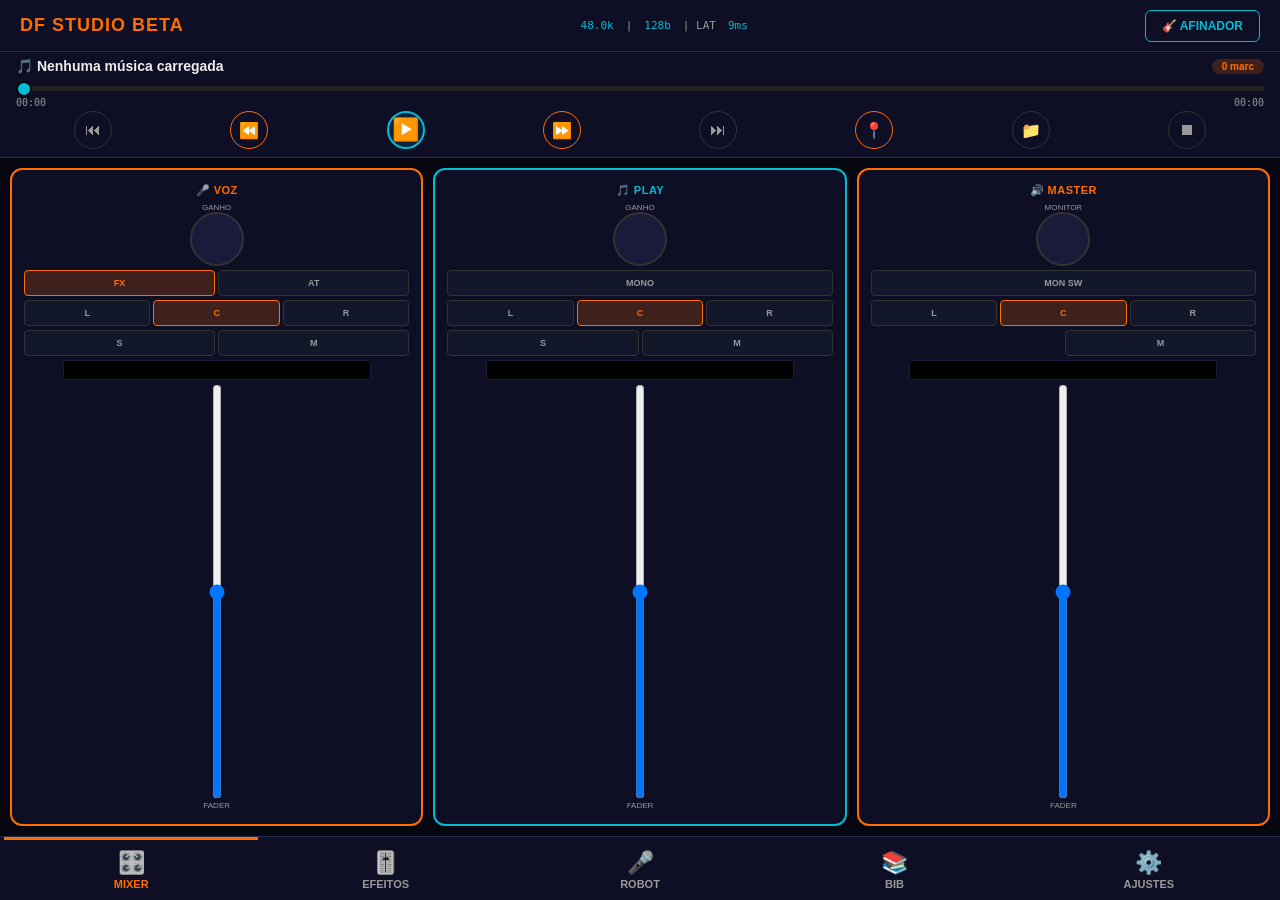
==== commit 5a9c68c4: "Update index.html" ====
--- a/index.html
+++ b/index.html
@@ -10,7 +10,7 @@
     <link rel="manifest" href="manifest.json">
     <link rel="apple-touch-icon" href="icons/icon-192.png">
     <style>
-        /* ===== CSS COMPLETO ===== */
+        /* ===== RESET E VARIÁVEIS ===== */
         :root {
             --bg: #060610;
             --surface: #0E0E24;
@@ -26,70 +26,146 @@
             --text2: #999;
             --border: #2A2A4A;
             --shadow: rgba(0,0,0,0.6);
-        }
+            
+            /* S25 Ultra específico */
+            --safe-top: env(safe-area-inset-top, 0px);
+            --safe-bottom: env(safe-area-inset-bottom, 0px);
+        }
+        
         * { margin: 0; padding: 0; box-sizing: border-box; }
-        body {
-            font-family: -apple-system, BlinkMacSystemFont, 'Segoe UI', sans-serif;
+        
+        html, body {
+            font-family: -apple-system, BlinkMacSystemFont, 'Segoe UI', Roboto, sans-serif;
             background: var(--bg);
             color: var(--text);
-            height: 100vh;
+            height: 100%;
+            width: 100%;
             overflow: hidden;
             user-select: none;
             -webkit-user-select: none;
             -webkit-tap-highlight-color: transparent;
+            touch-action: manipulation;
+        }
+        
+        body {
             display: flex;
             flex-direction: column;
-        }
+            position: fixed;
+            inset: 0;
+        }
+
         /* ===== SCROLLBAR ===== */
         ::-webkit-scrollbar { width: 3px; height: 3px; }
         ::-webkit-scrollbar-track { background: transparent; }
         ::-webkit-scrollbar-thumb { background: var(--orange); border-radius: 4px; }
 
+        /* ===== SPLASH ===== */
+        .splash {
+            display: flex;
+            flex-direction: column;
+            align-items: center;
+            justify-content: center;
+            height: 100vh;
+            background: var(--bg);
+            position: fixed;
+            inset: 0;
+            z-index: 1000;
+            padding: 20px;
+        }
+        .splash-logo { font-size: 3em; font-weight: 900; color: var(--orange); }
+        .splash-sub { color: var(--text2); margin: 12px 0 24px; font-size: 16px; }
+        .splash-loader {
+            width: 48px;
+            height: 48px;
+            border: 4px solid #222;
+            border-top-color: var(--orange);
+            border-radius: 50%;
+            animation: spin .8s linear infinite;
+        }
+        @keyframes spin { to { transform: rotate(360deg); } }
+        .splash button {
+            padding: 16px 50px;
+            background: var(--orange);
+            color: #FFF;
+            border: none;
+            border-radius: 30px;
+            font-size: 18px;
+            font-weight: 700;
+            cursor: pointer;
+            margin-top: 20px;
+            transition: transform 0.15s;
+        }
+        .splash button:active { transform: scale(0.95); }
+        .log { color: var(--text2); font-size: 12px; margin-top: 12px; text-align: center; }
+        .err { color: var(--warning); font-size: 12px; margin-top: 6px; text-align: center; }
+
+        /* ===== APP CONTAINER ===== */
+        .app {
+            display: none;
+            flex-direction: column;
+            height: 100vh;
+            height: 100dvh;
+            overflow: hidden;
+            padding-top: var(--safe-top);
+            padding-bottom: var(--safe-bottom);
+        }
+        .app.visible { display: flex; }
+
         /* ===== TOP BAR ===== */
         .topbar {
             display: flex;
             align-items: center;
             justify-content: space-between;
-            padding: 4px 10px;
+            padding: 6px 14px;
             background: var(--surface);
             border-bottom: 1px solid var(--border);
-            min-height: 36px;
+            min-height: 44px;
             flex-shrink: 0;
+            gap: 8px;
         }
         .topbar .title {
             font-weight: 900;
             color: var(--orange);
-            font-size: 13px;
+            font-size: 15px;
             letter-spacing: 1px;
+            white-space: nowrap;
         }
         .topbar .stats {
-            font-size: 8px;
+            font-size: 9px;
             color: var(--text2);
             font-family: monospace;
             display: flex;
-            gap: 6px;
-            align-items: center;
+            gap: 8px;
+            align-items: center;
+            flex-wrap: wrap;
         }
         .topbar .stats span { color: var(--teal); }
         .topbar .tuner-btn {
             background: none;
-            border: 1px solid var(--teal);
+            border: 1.5px solid var(--teal);
             color: var(--teal);
-            padding: 2px 8px;
-            border-radius: 4px;
-            font-size: 9px;
+            padding: 4px 12px;
+            border-radius: 6px;
+            font-size: 10px;
             font-weight: 700;
             cursor: pointer;
             display: flex;
             align-items: center;
-            gap: 4px;
-        }
-        .topbar .tuner-btn:hover { background: var(--teal); color: var(--bg); }
+            gap: 5px;
+            white-space: nowrap;
+            transition: all 0.15s;
+            min-height: 32px;
+        }
+        .topbar .tuner-btn:active { 
+            background: var(--teal); 
+            color: var(--bg); 
+            transform: scale(0.95);
+        }
 
         /* ===== PLAYER ===== */
         .player {
             background: var(--surface);
-            padding: 4px 10px;
+            padding: 4px 12px 6px;
             border-bottom: 1px solid var(--border);
             flex-shrink: 0;
         }
@@ -97,10 +173,11 @@
             display: flex;
             justify-content: space-between;
             align-items: center;
+            gap: 8px;
         }
         .player .name {
             font-weight: 700;
-            font-size: 11px;
+            font-size: 12px;
             flex: 1;
             overflow: hidden;
             text-overflow: ellipsis;
@@ -109,33 +186,34 @@
         .player .badge {
             background: rgba(255,109,0,0.2);
             color: var(--orange);
-            padding: 2px 7px;
-            border-radius: 8px;
-            font-size: 9px;
+            padding: 2px 10px;
+            border-radius: 10px;
+            font-size: 10px;
             font-weight: 700;
-            margin-left: 6px;
-        }
-        .player .seek { margin: 2px 0; }
+            white-space: nowrap;
+        }
+        .player .seek { margin: 3px 0 2px; }
         .player .seek input {
             width: 100%;
-            height: 4px;
+            height: 5px;
             -webkit-appearance: none;
             background: #222;
-            border-radius: 2px;
+            border-radius: 3px;
             outline: none;
         }
         .player .seek input::-webkit-slider-thumb {
             -webkit-appearance: none;
-            width: 12px;
-            height: 12px;
+            width: 16px;
+            height: 16px;
             background: var(--teal);
             border-radius: 50%;
             cursor: pointer;
+            border: 2px solid var(--bg);
         }
         .player .time {
             display: flex;
             justify-content: space-between;
-            font-size: 9px;
+            font-size: 10px;
             color: var(--text2);
             font-family: monospace;
         }
@@ -143,62 +221,66 @@
             display: flex;
             justify-content: space-around;
             align-items: center;
-            margin-top: 2px;
+            margin-top: 3px;
             gap: 2px;
+            flex-wrap: wrap;
         }
         .player .ctrls button {
             background: none;
             border: 1px solid #333;
             color: var(--text2);
             border-radius: 50%;
-            width: 28px;
-            height: 28px;
-            font-size: 12px;
+            width: 32px;
+            height: 32px;
+            font-size: 14px;
             cursor: pointer;
             display: flex;
             align-items: center;
             justify-content: center;
-            transition: all 0.15s;
-        }
-        .player .ctrls button:hover { border-color: #555; }
-        .player .ctrls button:active { transform: scale(0.92); }
+            transition: all 0.12s;
+            min-width: 32px;
+        }
+        .player .ctrls button:active { transform: scale(0.88); background: rgba(255,255,255,0.05); }
         .player .play-btn {
-            width: 36px;
-            height: 36px;
+            width: 42px;
+            height: 42px;
             border: 2px solid var(--teal) !important;
             color: var(--teal) !important;
             background: rgba(0,188,212,0.12) !important;
-            font-size: 16px !important;
-        }
+            font-size: 18px !important;
+        }
+        .player .play-btn:active { background: var(--teal) !important; color: var(--bg) !important; }
         .player .marker-btn { border-color: var(--orange) !important; color: var(--orange) !important; }
 
         /* ===== MIXER ===== */
         .mixer {
             display: flex;
             flex: 1;
-            gap: 3px;
-            padding: 3px;
+            gap: 4px;
+            padding: 4px;
             min-height: 0;
             overflow: hidden;
+            background: var(--bg);
         }
         .channel {
             flex: 1;
+            min-width: 0;
             background: var(--surface);
-            border-radius: 8px;
+            border-radius: 10px;
             display: flex;
             flex-direction: column;
             align-items: center;
-            padding: 4px 3px;
+            padding: 6px 4px;
             border: 2px solid var(--border);
-            gap: 2px;
-            min-width: 0;
+            gap: 3px;
             overflow: hidden;
         }
         .channel.voice { border-color: var(--orange); }
         .channel.play { border-color: var(--teal); }
         .channel.master { border-color: var(--orange); }
+        
         .ch-name {
-            font-size: 8px;
+            font-size: 9px;
             font-weight: 900;
             letter-spacing: .5px;
             margin-bottom: 1px;
@@ -215,14 +297,14 @@
             width: 100%;
         }
         .knob-wrap label {
-            font-size: 6px;
+            font-size: 7px;
             color: var(--text2);
             margin-top: 1px;
         }
         .knob {
             -webkit-appearance: none;
-            width: 28px;
-            height: 28px;
+            width: 34px;
+            height: 34px;
             border-radius: 50%;
             background: #1A1A3A;
             border: 2px solid #333;
@@ -239,24 +321,25 @@
         /* ===== BUTTONS ===== */
         .btn-row {
             display: flex;
-            gap: 2px;
+            gap: 3px;
             width: 100%;
         }
         .btn-row button {
             flex: 1;
-            padding: 2px 1px;
-            border-radius: 3px;
+            padding: 3px 2px;
+            border-radius: 4px;
             border: 1px solid #333;
             background: var(--surface2);
             color: var(--text2);
-            font-size: 7px;
+            font-size: 8px;
             font-weight: 700;
             cursor: pointer;
             transition: all 0.1s;
             text-align: center;
-            min-height: 18px;
-        }
-        .btn-row button:active { transform: scale(0.94); }
+            min-height: 22px;
+            touch-action: manipulation;
+        }
+        .btn-row button:active { transform: scale(0.92); }
         .btn-row .active {
             background: rgba(255,109,0,0.2);
             color: var(--orange);
@@ -276,9 +359,9 @@
         /* ===== VU METER ===== */
         .vu {
             width: 80%;
-            height: 14px;
+            height: 16px;
             background: #000;
-            border-radius: 2px;
+            border-radius: 3px;
             overflow: hidden;
             border: 1px solid #1A1A3A;
             position: relative;
@@ -290,7 +373,7 @@
             width: 100%;
             height: 0%;
             background: linear-gradient(to top, var(--green) 60%, #FFD600 80%, var(--warning) 100%);
-            transition: height .06s;
+            transition: height .05s;
         }
 
         /* ===== FADER ===== */
@@ -299,31 +382,31 @@
             flex-direction: column;
             align-items: center;
             flex: 1;
-            min-height: 30px;
+            min-height: 40px;
             width: 100%;
         }
         .fader-wrap label {
-            font-size: 6px;
+            font-size: 7px;
             color: var(--text2);
             margin-top: 2px;
         }
         .fader {
             -webkit-appearance: slider-vertical;
-            width: 14px;
+            width: 18px;
             flex: 1;
-            min-height: 40px;
+            min-height: 50px;
             background: #1A1A3A;
             outline: none;
-            border-radius: 3px;
+            border-radius: 4px;
             touch-action: none;
         }
         .fader::-webkit-slider-thumb {
             -webkit-appearance: none;
-            width: 20px;
-            height: 12px;
+            width: 26px;
+            height: 14px;
             background: #555;
-            border-radius: 3px;
-            border: 1px solid #777;
+            border-radius: 4px;
+            border: 1.5px solid #777;
             cursor: pointer;
         }
 
@@ -333,72 +416,157 @@
             background: var(--surface);
             border-top: 1px solid var(--border);
             flex-shrink: 0;
+            padding: 0 4px;
         }
         .nav-bar button {
             flex: 1;
-            padding: 6px;
+            padding: 8px 4px;
             background: none;
             border: none;
             color: var(--text2);
-            font-size: 8px;
+            font-size: 9px;
             font-weight: 700;
             cursor: pointer;
-            border-top: 2px solid transparent;
+            border-top: 3px solid transparent;
             transition: all 0.15s;
+            touch-action: manipulation;
+            display: flex;
+            flex-direction: column;
+            align-items: center;
+            gap: 2px;
+        }
+        .nav-bar button .nav-icon {
+            font-size: 18px;
         }
         .nav-bar button.active {
             color: var(--orange);
             border-top-color: var(--orange);
         }
-
-        /* ===== SPLASH ===== */
-        .splash {
-            display: flex;
+        .nav-bar button:active { transform: scale(0.92); }
+
+        /* ===== PANELS ===== */
+        .panel {
+            display: none;
             flex-direction: column;
-            align-items: center;
+            background: var(--bg);
+            padding: 10px 14px;
+            overflow-y: auto;
+            flex: 1;
+            gap: 8px;
+        }
+        .panel.visible { display: flex; }
+
+        /* ===== EFFECTS ===== */
+        .effect-card {
+            background: var(--surface);
+            border-radius: 12px;
+            padding: 12px 14px;
+            border: 1px solid var(--border);
+        }
+        .effect-card .header {
+            display: flex;
+            justify-content: space-between;
+            align-items: center;
+            margin-bottom: 8px;
+        }
+        .effect-card .header label {
+            font-size: 12px;
+            font-weight: 700;
+            color: var(--text);
+        }
+        .effect-card .slider-row {
+            display: flex;
+            align-items: center;
+            gap: 10px;
+            margin: 5px 0;
+        }
+        .effect-card .slider-row label {
+            font-size: 10px;
+            color: var(--text2);
+            min-width: 55px;
+        }
+        .effect-card .slider-row input[type="range"] {
+            flex: 1;
+            height: 5px;
+            -webkit-appearance: none;
+            background: #222;
+            border-radius: 3px;
+            outline: none;
+        }
+        .effect-card .slider-row input[type="range"]::-webkit-slider-thumb {
+            -webkit-appearance: none;
+            width: 16px;
+            height: 16px;
+            border-radius: 50%;
+            background: var(--teal);
+            cursor: pointer;
+            border: 2px solid var(--bg);
+        }
+        .effect-card .slider-row .value {
+            font-size: 10px;
+            color: var(--teal);
+            font-family: monospace;
+            min-width: 45px;
+            text-align: right;
+        }
+
+        /* ===== AUTO-TUNE ===== */
+        .piano-row {
+            display: flex;
+            gap: 4px;
+            flex-wrap: wrap;
             justify-content: center;
-            height: 100vh;
-            background: var(--bg);
-            position: fixed;
-            inset: 0;
-            z-index: 1000;
-        }
-        .splash-logo { font-size: 2.5em; font-weight: 900; color: var(--orange); }
-        .splash-sub { color: var(--text2); margin: 8px 0 20px; font-size: 14px; }
-        .splash-loader {
-            width: 36px;
-            height: 36px;
-            border: 3px solid #222;
-            border-top-color: var(--orange);
-            border-radius: 50%;
-            animation: spin .8s linear infinite;
-        }
-        @keyframes spin { to { transform: rotate(360deg); } }
-        .splash button {
-            padding: 14px 44px;
+        }
+        .piano-key {
+            padding: 8px 12px;
+            border-radius: 5px;
+            border: 1.5px solid #333;
+            background: var(--surface2);
+            color: var(--text2);
+            font-size: 12px;
+            font-weight: 700;
+            cursor: pointer;
+            transition: all 0.1s;
+            min-width: 34px;
+            text-align: center;
+            touch-action: manipulation;
+        }
+        .piano-key:active { transform: scale(0.92); }
+        .piano-key.active {
             background: var(--orange);
             color: #FFF;
-            border: none;
-            border-radius: 25px;
-            font-size: 16px;
-            font-weight: 700;
+            border-color: var(--orange);
+        }
+        .piano-key.sharp { background: #1A1A3A; border-color: #444; }
+        .piano-key.sharp.active { background: var(--orange-dim); border-color: var(--orange-dim); }
+
+        /* ===== TOGGLE SWITCH ===== */
+        .toggle-switch {
+            position: relative;
+            width: 40px;
+            height: 22px;
+            background: #333;
+            border-radius: 11px;
             cursor: pointer;
-            margin-top: 16px;
-        }
-        .splash button:hover { background: var(--orange-dim); }
-        .log { color: var(--text2); font-size: 11px; margin-top: 8px; text-align: center; }
-        .err { color: var(--warning); font-size: 11px; margin-top: 4px; text-align: center; }
-
-        /* ===== APP ===== */
-        .app {
-            display: none;
-            flex-direction: column;
-            height: 100vh;
-            overflow: hidden;
-        }
-        .app.visible { display: flex; }
-
-        /* ===== DIALOG ===== */
+            transition: all 0.2s;
+            flex-shrink: 0;
+            touch-action: manipulation;
+        }
+        .toggle-switch.active { background: var(--orange); }
+        .toggle-switch .thumb {
+            position: absolute;
+            top: 2px;
+            left: 2px;
+            width: 18px;
+            height: 18px;
+            background: #FFF;
+            border-radius: 50%;
+            transition: all 0.2s;
+            box-shadow: 0 2px 4px rgba(0,0,0,0.3);
+        }
+        .toggle-switch.active .thumb { left: 20px; }
+
+        /* ===== DIALOGS ===== */
         .dialog {
             position: fixed;
             top: 0;
@@ -410,187 +578,52 @@
             align-items: center;
             justify-content: center;
             z-index: 2000;
+            padding: 20px;
+            backdrop-filter: blur(4px);
         }
         .dialog.visible { display: flex; }
         .dlg {
             background: var(--surface);
-            padding: 20px;
-            border-radius: 12px;
+            padding: 24px;
+            border-radius: 16px;
             width: 90%;
-            max-width: 320px;
+            max-width: 400px;
             display: flex;
             flex-direction: column;
-            gap: 10px;
+            gap: 12px;
             border: 1px solid var(--border);
             max-height: 90vh;
             overflow-y: auto;
         }
-        .dlg h3 { color: var(--orange); text-align: center; font-size: 16px; }
+        .dlg h3 { color: var(--orange); text-align: center; font-size: 18px; font-weight: 900; }
         .dlg input, .dlg select {
-            padding: 8px;
-            border-radius: 6px;
+            padding: 10px 12px;
+            border-radius: 8px;
             border: 1px solid #333;
             background: var(--bg);
             color: var(--text);
-            font-size: 14px;
+            font-size: 15px;
             width: 100%;
         }
         .dlg button {
-            padding: 10px;
-            border-radius: 6px;
+            padding: 12px;
+            border-radius: 8px;
             border: none;
             font-weight: 700;
             cursor: pointer;
-            font-size: 13px;
-        }
+            font-size: 14px;
+            touch-action: manipulation;
+        }
+        .dlg button:active { transform: scale(0.96); }
         .dlg .btn-save { background: var(--orange); color: #FFF; }
         .dlg .btn-cancel { background: #333; color: var(--text2); }
         .dlg .time-inputs {
             display: flex;
-            gap: 4px;
-            align-items: center;
-        }
-        .dlg .time-inputs input { width: 48px; text-align: center; }
-        .dlg .time-inputs span { color: var(--text2); font-weight: 700; }
-
-        /* ===== EFFECTS PANEL ===== */
-        .effects-panel {
-            display: none;
-            flex-direction: column;
-            background: var(--bg);
-            padding: 10px;
-            overflow-y: auto;
-            flex: 1;
-            gap: 8px;
-        }
-        .effects-panel.visible { display: flex; }
-        .effect-card {
-            background: var(--surface);
-            border-radius: 10px;
-            padding: 10px;
-            border: 1px solid var(--border);
-        }
-        .effect-card .header {
-            display: flex;
-            justify-content: space-between;
-            align-items: center;
-            margin-bottom: 6px;
-        }
-        .effect-card .header label {
-            font-size: 11px;
-            font-weight: 700;
-            color: var(--text);
-        }
-        .effect-card .slider-row {
-            display: flex;
-            align-items: center;
-            gap: 8px;
-            margin: 4px 0;
-        }
-        .effect-card .slider-row label {
-            font-size: 9px;
-            color: var(--text2);
-            min-width: 50px;
-        }
-        .effect-card .slider-row input[type="range"] {
-            flex: 1;
-            height: 4px;
-            -webkit-appearance: none;
-            background: #222;
-            border-radius: 2px;
-            outline: none;
-        }
-        .effect-card .slider-row input[type="range"]::-webkit-slider-thumb {
-            -webkit-appearance: none;
-            width: 12px;
-            height: 12px;
-            border-radius: 50%;
-            background: var(--teal);
-            cursor: pointer;
-        }
-        .effect-card .slider-row .value {
-            font-size: 9px;
-            color: var(--teal);
-            font-family: monospace;
-            min-width: 40px;
-            text-align: right;
-        }
-
-        /* ===== AUTO-TUNE PANEL ===== */
-        .autotune-panel {
-            display: none;
-            flex-direction: column;
-            background: var(--bg);
-            padding: 10px;
-            overflow-y: auto;
-            flex: 1;
-            gap: 8px;
-        }
-        .autotune-panel.visible { display: flex; }
-        .piano-row {
-            display: flex;
-            gap: 4px;
-            flex-wrap: wrap;
-            justify-content: center;
-        }
-        .piano-key {
-            padding: 6px 10px;
-            border-radius: 4px;
-            border: 1px solid #333;
-            background: var(--surface2);
-            color: var(--text2);
-            font-size: 11px;
-            font-weight: 700;
-            cursor: pointer;
-            transition: all 0.1s;
-            min-width: 30px;
-            text-align: center;
-        }
-        .piano-key.active {
-            background: var(--orange);
-            color: #FFF;
-            border-color: var(--orange);
-        }
-        .piano-key.sharp { background: #1A1A3A; border-color: #444; }
-        .piano-key.sharp.active { background: var(--orange-dim); border-color: var(--orange-dim); }
-
-        /* ===== RESPONSIVE ===== */
-        @media (max-width: 420px) {
-            .channel { padding: 2px; }
-            .knob { width: 22px; height: 22px; }
-            .fader { width: 10px; min-height: 30px; }
-            .player .ctrls button { width: 24px; height: 24px; font-size: 10px; }
-            .player .play-btn { width: 30px; height: 30px; font-size: 14px !important; }
-        }
-        @media (min-width: 768px) {
-            .channel { padding: 8px; }
-            .knob { width: 40px; height: 40px; }
-            .fader { width: 20px; min-height: 80px; }
-        }
-
-        /* ===== TOGGLE SWITCH ===== */
-        .toggle-switch {
-            position: relative;
-            width: 36px;
-            height: 20px;
-            background: #333;
-            border-radius: 10px;
-            cursor: pointer;
-            transition: all 0.2s;
-            flex-shrink: 0;
-        }
-        .toggle-switch.active { background: var(--orange); }
-        .toggle-switch .thumb {
-            position: absolute;
-            top: 2px;
-            left: 2px;
-            width: 16px;
-            height: 16px;
-            background: #FFF;
-            border-radius: 50%;
-            transition: all 0.2s;
-        }
-        .toggle-switch.active .thumb { left: 18px; }
+            gap: 6px;
+            align-items: center;
+        }
+        .dlg .time-inputs input { width: 50px; text-align: center; }
+        .dlg .time-inputs span { color: var(--text2); font-weight: 700; font-size: 18px; }
 
         /* ===== MARKERS LIST ===== */
         .markers-list {
@@ -601,16 +634,144 @@
             display: flex;
             justify-content: space-between;
             align-items: center;
-            padding: 8px 10px;
+            padding: 10px 12px;
             background: var(--bg);
-            border-radius: 6px;
+            border-radius: 8px;
             margin: 4px 0;
             cursor: pointer;
-        }
-        .marker-item:hover { background: var(--surface2); }
-        .marker-item .time { color: var(--teal); font-family: monospace; font-size: 10px; }
-        .marker-item .name { color: var(--text); font-size: 12px; flex: 1; margin: 0 8px; }
-        .marker-item .del { color: var(--warning); cursor: pointer; font-size: 14px; }
+            transition: background 0.1s;
+        }
+        .marker-item:active { background: var(--surface2); }
+        .marker-item .time { color: var(--teal); font-family: monospace; font-size: 11px; }
+        .marker-item .name { color: var(--text); font-size: 13px; flex: 1; margin: 0 10px; }
+        .marker-item .del { color: var(--warning); cursor: pointer; font-size: 16px; padding: 4px; }
+
+        /* ===== TUNER ===== */
+        #tunerNote {
+            font-size: 56px;
+            font-weight: 900;
+            color: var(--teal);
+            font-family: monospace;
+        }
+        #tunerMeter {
+            height: 100%;
+            width: 50%;
+            background: var(--green);
+            transition: width 0.08s;
+            border-radius: 10px;
+        }
+        #tunerStatus {
+            font-size: 13px;
+            color: var(--text2);
+            text-align: center;
+        }
+
+        /* ===== LIBRARY ===== */
+        .library-item {
+            display: flex;
+            justify-content: space-between;
+            align-items: center;
+            padding: 10px 12px;
+            background: var(--surface);
+            border-radius: 8px;
+            margin: 4px 0;
+            border: 1px solid var(--border);
+        }
+        .library-item .name { color: var(--text); font-size: 13px; flex: 1; }
+        .library-item .size { color: var(--text2); font-size: 10px; margin: 0 8px; }
+
+        /* ===== RESPONSIVE - S25 Ultra (3120x1440) ===== */
+        @media (min-width: 600px) {
+            .topbar { padding: 8px 20px; min-height: 52px; }
+            .topbar .title { font-size: 18px; }
+            .topbar .stats { font-size: 11px; gap: 12px; }
+            .topbar .tuner-btn { padding: 6px 16px; font-size: 12px; }
+            
+            .player { padding: 6px 16px 8px; }
+            .player .name { font-size: 14px; }
+            .player .ctrls button { width: 38px; height: 38px; font-size: 16px; }
+            .player .play-btn { width: 48px; height: 48px; font-size: 22px !important; }
+            
+            .mixer { gap: 6px; padding: 6px; }
+            .channel { padding: 10px 8px; gap: 4px; border-radius: 12px; }
+            .ch-name { font-size: 11px; }
+            
+            .knob { width: 44px; height: 44px; }
+            .knob-wrap label { font-size: 8px; }
+            
+            .btn-row button { font-size: 9px; padding: 4px 3px; min-height: 26px; }
+            
+            .vu { height: 20px; }
+            .fader { width: 22px; min-height: 60px; }
+            .fader-wrap label { font-size: 8px; }
+            
+            .nav-bar button { font-size: 11px; padding: 10px; }
+            .nav-bar button .nav-icon { font-size: 22px; }
+            
+            .panel { padding: 14px 20px; }
+            
+            .effect-card { padding: 16px 18px; }
+            .effect-card .header label { font-size: 14px; }
+            .effect-card .slider-row label { font-size: 11px; min-width: 65px; }
+            .effect-card .slider-row .value { font-size: 11px; min-width: 50px; }
+            
+            .piano-key { padding: 10px 14px; font-size: 14px; min-width: 40px; }
+            
+            .toggle-switch { width: 46px; height: 26px; }
+            .toggle-switch .thumb { width: 22px; height: 22px; }
+            .toggle-switch.active .thumb { left: 22px; }
+            
+            .dlg { padding: 28px; max-width: 480px; }
+            .dlg h3 { font-size: 20px; }
+            .dlg input { font-size: 16px; padding: 12px 14px; }
+            .dlg button { font-size: 15px; padding: 14px; }
+        }
+
+        @media (min-width: 900px) {
+            .mixer { gap: 10px; padding: 10px; }
+            .channel { padding: 14px 12px; }
+            .knob { width: 54px; height: 54px; }
+            .fader { width: 26px; min-height: 80px; }
+        }
+
+        @media (max-width: 380px) {
+            .topbar .stats { font-size: 7px; gap: 4px; }
+            .topbar .title { font-size: 11px; }
+            .player .ctrls button { width: 26px; height: 26px; font-size: 10px; min-width: 26px; }
+            .player .play-btn { width: 34px; height: 34px; font-size: 14px !important; }
+            .knob { width: 26px; height: 26px; }
+            .btn-row button { font-size: 6px; padding: 2px 1px; min-height: 16px; }
+            .nav-bar button { font-size: 7px; padding: 4px; }
+            .nav-bar button .nav-icon { font-size: 14px; }
+        }
+
+        /* ===== LANDSCAPE ===== */
+        @media (orientation: landscape) and (max-height: 500px) {
+            .topbar { min-height: 32px; padding: 2px 10px; }
+            .topbar .title { font-size: 12px; }
+            .topbar .stats { font-size: 7px; gap: 4px; }
+            .player { padding: 2px 8px; }
+            .player .ctrls button { width: 24px; height: 24px; font-size: 10px; }
+            .player .play-btn { width: 32px; height: 32px; font-size: 14px !important; }
+            .channel { padding: 2px; gap: 1px; }
+            .knob { width: 20px; height: 20px; }
+            .btn-row button { font-size: 6px; min-height: 14px; padding: 1px; }
+            .vu { height: 10px; }
+            .fader { min-height: 30px; width: 12px; }
+            .nav-bar button { padding: 2px; font-size: 7px; }
+            .nav-bar button .nav-icon { font-size: 12px; }
+            .panel { padding: 4px 8px; }
+            .effect-card { padding: 6px 8px; }
+            .effect-card .header label { font-size: 10px; }
+            .effect-card .slider-row { margin: 2px 0; }
+            .effect-card .slider-row label { font-size: 8px; min-width: 40px; }
+            .effect-card .slider-row input[type="range"] { height: 3px; }
+            .effect-card .slider-row .value { font-size: 8px; min-width: 35px; }
+            .piano-key { padding: 4px 8px; font-size: 10px; min-width: 28px; }
+            .toggle-switch { width: 32px; height: 18px; }
+            .toggle-switch .thumb { width: 14px; height: 14px; }
+            .toggle-switch.active .thumb { left: 16px; }
+        }
     </style>
 </head>
 <body>
@@ -748,17 +909,27 @@
 
     <!-- NAV BAR -->
     <div class="nav-bar">
-        <button class="active" data-tab="mixer" onclick="switchTab('mixer')">🎛️ MIXER</button>
-        <button data-tab="effects" onclick="switchTab('effects')">🎚️ EFEITOS</button>
-        <button data-tab="autotune" onclick="switchTab('autotune')">🎤 ROBOT</button>
-        <button data-tab="library" onclick="switchTab('library')">📚 BIB</button>
-        <button data-tab="settings" onclick="switchTab('settings')">⚙️ AJUSTES</button>
+        <button class="active" data-tab="mixer" onclick="switchTab('mixer')">
+            <span class="nav-icon">🎛️</span> MIXER
+        </button>
+        <button data-tab="effects" onclick="switchTab('effects')">
+            <span class="nav-icon">🎚️</span> EFEITOS
+        </button>
+        <button data-tab="autotune" onclick="switchTab('autotune')">
+            <span class="nav-icon">🎤</span> ROBOT
+        </button>
+        <button data-tab="library" onclick="switchTab('library')">
+            <span class="nav-icon">📚</span> BIB
+        </button>
+        <button data-tab="settings" onclick="switchTab('settings')">
+            <span class="nav-icon">⚙️</span> AJUSTES
+        </button>
     </div>
 
     <!-- EFFECTS PANEL -->
-    <div id="effectsPanel" class="effects-panel">
-        <div style="display:flex;justify-content:space-between;align-items:center;margin-bottom:8px;">
-            <span style="font-weight:900;color:var(--orange);font-size:16px;">🎚️ EFEITOS</span>
+    <div id="effectsPanel" class="panel">
+        <div style="display:flex;justify-content:space-between;align-items:center;margin-bottom:10px;">
+            <span style="font-weight:900;color:var(--orange);font-size:18px;">🎚️ EFEITOS</span>
             <div class="toggle-switch active" id="fxMasterToggle" onclick="toggleFxMaster()">
                 <div class="thumb"></div>
             </div>
@@ -834,17 +1005,17 @@
             </div>
             <div class="slider-row">
                 <label>GRAVES</label>
-                <input type="range" id="eqLow" min="-12" max="12" value="0">
+                <input type="range" id="eqLow" min="-12" max="12" value="0" step="0.5">
                 <span class="value" id="eqLowVal">0dB</span>
             </div>
             <div class="slider-row">
                 <label>MÉDIOS</label>
-                <input type="range" id="eqMid" min="-12" max="12" value="0">
+                <input type="range" id="eqMid" min="-12" max="12" value="0" step="0.5">
                 <span class="value" id="eqMidVal">0dB</span>
             </div>
             <div class="slider-row">
                 <label>AGUDOS</label>
-                <input type="range" id="eqHigh" min="-12" max="12" value="0">
+                <input type="range" id="eqHigh" min="-12" max="12" value="0" step="0.5">
                 <span class="value" id="eqHighVal">0dB</span>
             </div>
         </div>
@@ -859,7 +1030,7 @@
             </div>
             <div class="slider-row">
                 <label>RATIO</label>
-                <input type="range" id="compRatio" min="1" max="20" value="4">
+                <input type="range" id="compRatio" min="1" max="20" value="4" step="0.5">
                 <span class="value" id="compRatioVal">4:1</span>
             </div>
             <div class="slider-row">
@@ -886,20 +1057,20 @@
     </div>
 
     <!-- AUTO-TUNE PANEL -->
-    <div id="autotunePanel" class="autotune-panel">
-        <div style="display:flex;justify-content:space-between;align-items:center;margin-bottom:8px;">
-            <span style="font-weight:900;color:var(--orange);font-size:16px;">🎤 AUTO-TUNE</span>
+    <div id="autotunePanel" class="panel">
+        <div style="display:flex;justify-content:space-between;align-items:center;margin-bottom:10px;">
+            <span style="font-weight:900;color:var(--orange);font-size:18px;">🎤 AUTO-TUNE</span>
             <div class="toggle-switch" id="atMasterToggle" onclick="toggleAutotuneMaster()">
                 <div class="thumb"></div>
             </div>
         </div>
 
-        <div style="display:flex;gap:8px;align-items:center;flex-wrap:wrap;">
-            <span style="font-size:10px;color:var(--text2);">TOM:</span>
+        <div style="display:flex;gap:10px;align-items:center;flex-wrap:wrap;">
+            <span style="font-size:11px;color:var(--text2);font-weight:700;">TOM:</span>
             <div class="piano-row" id="pianoKeys"></div>
         </div>
 
-        <div style="display:flex;gap:8px;flex-wrap:wrap;">
+        <div style="display:flex;gap:6px;flex-wrap:wrap;">
             <button class="piano-key" data-mode="MAIOR" onclick="setAtMode('MAIOR')">MAIOR</button>
             <button class="piano-key" data-mode="MENOR" onclick="setAtMode('MENOR')">MENOR</button>
             <button class="piano-key" data-mode="CROM" onclick="setAtMode('CROM')">CROMÁTICO</button>
@@ -926,46 +1097,63 @@
             <span class="value" id="atDetuneVal">0c</span>
         </div>
 
-        <div style="display:flex;gap:8px;align-items:center;margin-top:4px;">
-            <span style="font-size:10px;color:var(--text2);">AUTO KEY:</span>
+        <div style="display:flex;gap:10px;align-items:center;margin-top:4px;flex-wrap:wrap;">
+            <span style="font-size:11px;color:var(--text2);font-weight:700;">AUTO KEY:</span>
             <div class="toggle-switch active" id="autoKeyToggle" onclick="toggleAutoKey()">
                 <div class="thumb"></div>
             </div>
-            <span style="font-size:10px;color:var(--teal);" id="detectedKey">--</span>
-            <span style="font-size:9px;color:var(--text2);" id="detectedPitch">0 Hz</span>
-        </div>
-
-        <div style="display:flex;gap:4px;flex-wrap:wrap;margin-top:4px;">
-            <button class="piano-key" onclick="applyPreset('FORRO')">FORRÓ</button>
-            <button class="piano-key" onclick="applyPreset('PISEIRO')">PISEIRO</button>
-            <button class="piano-key" onclick="applyPreset('SERTANEJO')">SERTANEJO</button>
-            <button class="piano-key" onclick="resetAutotune()">RESET</button>
+            <span style="font-size:11px;color:var(--teal);font-weight:700;" id="detectedKey">--</span>
+            <span style="font-size:10px;color:var(--text2);" id="detectedPitch">0 Hz</span>
+        </div>
+
+        <div style="display:flex;gap:6px;flex-wrap:wrap;margin-top:6px;">
+            <button class="piano-key" onclick="applyPreset('FORRO')">🔥 FORRÓ</button>
+            <button class="piano-key" onclick="applyPreset('PISEIRO')">🔥 PISEIRO</button>
+            <button class="piano-key" onclick="applyPreset('SERTANEJO')">🔥 SERTANEJO</button>
+            <button class="piano-key" onclick="resetAutotune()">🔄 RESET</button>
         </div>
     </div>
 
     <!-- LIBRARY PANEL -->
-    <div id="libraryPanel" style="display:none;flex-direction:column;background:var(--bg);padding:10px;overflow-y:auto;flex:1;gap:8px;">
+    <div id="libraryPanel" class="panel">
         <div style="display:flex;justify-content:space-between;align-items:center;">
-            <span style="font-weight:900;color:var(--teal);font-size:16px;">📚 BIBLIOTECA</span>
-            <button onclick="document.getElementById('fileInput').click()" style="padding:6px 14px;background:var(--orange);border:none;border-radius:6px;color:#FFF;font-weight:700;cursor:pointer;font-size:11px;">📤 IMPORTAR</button>
+            <span style="font-weight:900;color:var(--teal);font-size:18px;">📚 BIBLIOTECA</span>
+            <button onclick="document.getElementById('fileInput').click()" style="padding:8px 18px;background:var(--orange);border:none;border-radius:8px;color:#FFF;font-weight:700;cursor:pointer;font-size:12px;touch-action:manipulation;">
+                📤 IMPORTAR
+            </button>
         </div>
         <div id="libraryList"></div>
     </div>
 
     <!-- SETTINGS PANEL -->
-    <div id="settingsPanel" style="display:none;flex-direction:column;background:var(--bg);padding:10px;overflow-y:auto;flex:1;gap:8px;">
-        <span style="font-weight:900;color:var(--orange);font-size:16px;">⚙️ AJUSTES</span>
+    <div id="settingsPanel" class="panel">
+        <span style="font-weight:900;color:var(--orange);font-size:18px;">⚙️ AJUSTES</span>
+        
         <div class="effect-card">
             <div class="header">
                 <label>🔊 Buffer Size</label>
-                <span id="bufferInfo" style="font-size:10px;color:var(--teal);">128 samples</span>
-            </div>
-            <input type="range" id="bufferSizeSlider" min="64" max="1024" value="128" step="64">
-        </div>
-        <button onclick="exportBackup()" style="padding:10px;background:var(--teal);border:none;border-radius:6px;color:#FFF;font-weight:700;cursor:pointer;">💾 Exportar Backup</button>
-        <button onclick="document.getElementById('importBackupInput').click()" style="padding:10px;background:var(--orange);border:none;border-radius:6px;color:#FFF;font-weight:700;cursor:pointer;">📂 Importar Backup</button>
+                <span id="bufferInfo" style="font-size:11px;color:var(--teal);font-weight:700;">128 samples</span>
+            </div>
+            <input type="range" id="bufferSizeSlider" min="64" max="1024" value="128" step="64" style="width:100%;">
+        </div>
+        
+        <button onclick="exportBackup()" style="padding:12px;background:var(--teal);border:none;border-radius:8px;color:#FFF;font-weight:700;cursor:pointer;font-size:14px;touch-action:manipulation;">
+            💾 Exportar Backup
+        </button>
+        
+        <button onclick="document.getElementById('importBackupInput').click()" style="padding:12px;background:var(--orange);border:none;border-radius:8px;color:#FFF;font-weight:700;cursor:pointer;font-size:14px;touch-action:manipulation;">
+            📂 Importar Backup
+        </button>
         <input type="file" id="importBackupInput" accept=".json" style="display:none" onchange="importBackup(event)">
-        <div style="color:var(--text2);font-size:10px;margin-top:8px;text-align:center;">
+        
+        <button onclick="startRecording()" style="padding:12px;background:var(--warning);border:none;border-radius:8px;color:#FFF;font-weight:700;cursor:pointer;font-size:14px;touch-action:manipulation;">
+            🔴 GRAVAR (WebM)
+        </button>
+        <button onclick="stopRecording()" style="padding:12px;background:#333;border:none;border-radius:8px;color:var(--text2);font-weight:700;cursor:pointer;font-size:14px;touch-action:manipulation;">
+            ⏹️ PARAR GRAVAÇÃO
+        </button>
+        
+        <div style="color:var(--text2);font-size:11px;margin-top:12px;text-align:center;border-top:1px solid var(--border);padding-top:12px;">
             DF Studio Pro Web v1.0<br>
             Baseado no app Android<br>
             Instagram: @eududufidelis
@@ -978,7 +1166,7 @@
     <div class="dlg">
         <h3>📍 NOVO MARCADOR</h3>
         <input type="text" id="markerName" placeholder="Nome do marcador (ex: Refrão)">
-        <label style="font-size:11px;color:var(--text2);display:flex;align-items:center;gap:8px;">
+        <label style="font-size:12px;color:var(--text2);display:flex;align-items:center;gap:10px;">
             <input type="checkbox" id="useCurrentTime" checked onchange="toggleManualTime()">
             Usar tempo atual
         </label>
@@ -1007,13 +1195,13 @@
 <div class="dialog" id="tunerDialog">
     <div class="dlg" style="text-align:center;">
         <h3>🎸 AFINADOR</h3>
-        <div style="font-size:48px;font-weight:900;color:var(--teal);" id="tunerNote">--</div>
-        <div style="font-size:20px;color:var(--text2);" id="tunerFreq">0 Hz</div>
-        <div style="height:20px;width:100%;background:#222;border-radius:10px;overflow:hidden;margin:10px 0;">
-            <div id="tunerMeter" style="height:100%;width:50%;background:var(--green);transition:width 0.1s;"></div>
-        </div>
-        <div id="tunerStatus" style="font-size:12px;color:var(--text2);">Toque uma nota</div>
-        <div style="display:flex;gap:6px;flex-wrap:wrap;justify-content:center;margin-top:8px;">
+        <div id="tunerNote">--</div>
+        <div style="font-size:18px;color:var(--text2);" id="tunerFreq">0 Hz</div>
+        <div style="height:24px;width:100%;background:#222;border-radius:12px;overflow:hidden;margin:12px 0;">
+            <div id="tunerMeter" style="height:100%;width:50%;background:var(--green);transition:width 0.08s;border-radius:12px;"></div>
+        </div>
+        <div id="tunerStatus" style="font-size:13px;color:var(--text2);">Toque uma nota</div>
+        <div style="display:flex;gap:6px;flex-wrap:wrap;justify-content:center;margin-top:12px;">
             <button class="piano-key" onclick="selectTunerString(0)">E2</button>
             <button class="piano-key" onclick="selectTunerString(1)">A2</button>
             <button class="piano-key" onclick="selectTunerString(2)">D3</button>
@@ -1021,7 +1209,7 @@
             <button class="piano-key" onclick="selectTunerString(4)">B3</button>
             <button class="piano-key" onclick="selectTunerString(5)">E4</button>
         </div>
-        <button class="btn-cancel" onclick="closeTuner()" style="margin-top:10px;">FECHAR</button>
+        <button class="btn-cancel" onclick="closeTuner()" style="margin-top:12px;">FECHAR</button>
     </div>
 </div>
 
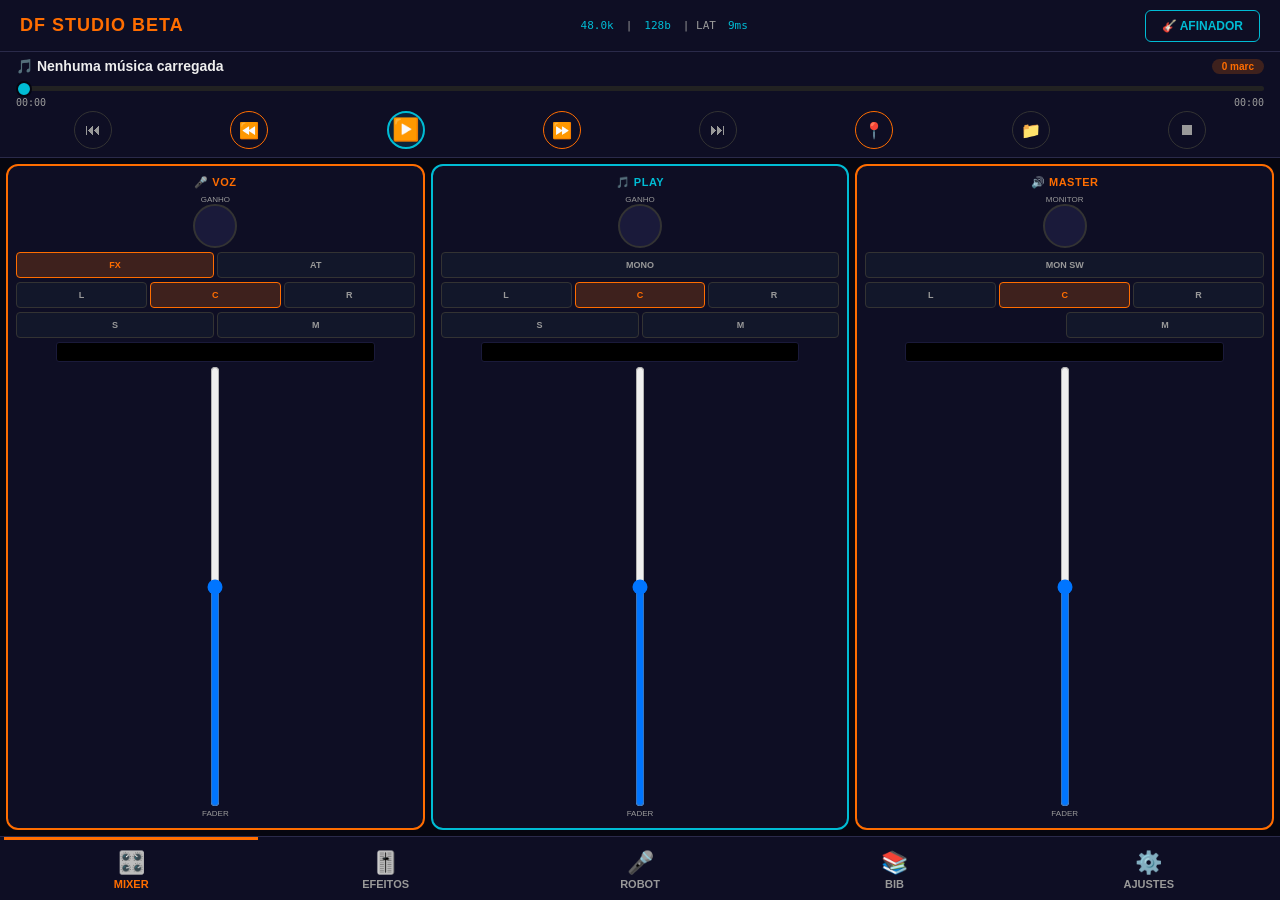
==== commit cbc27aec: "Refactor CSS and HTML structure for clarity" ====
--- a/index.html
+++ b/index.html
@@ -8,7 +8,6 @@
     <meta name="theme-color" content="#060610">
     <title>DF Studio Pro - Web</title>
     <link rel="manifest" href="manifest.json">
-    <link rel="apple-touch-icon" href="icons/icon-192.png">
     <style>
         /* ===== RESET E VARIÁVEIS ===== */
         :root {
@@ -26,8 +25,6 @@
             --text2: #999;
             --border: #2A2A4A;
             --shadow: rgba(0,0,0,0.6);
-            
-            /* S25 Ultra específico */
             --safe-top: env(safe-area-inset-top, 0px);
             --safe-bottom: env(safe-area-inset-bottom, 0px);
         }
@@ -446,7 +443,7 @@
 
         /* ===== PANELS ===== */
         .panel {
-            display: none;
+            display: none !important;
             flex-direction: column;
             background: var(--bg);
             padding: 10px 14px;
@@ -454,7 +451,9 @@
             flex: 1;
             gap: 8px;
         }
-        .panel.visible { display: flex; }
+        .panel.visible {
+            display: flex !important;
+        }
 
         /* ===== EFFECTS ===== */
         .effect-card {
@@ -680,58 +679,40 @@
         .library-item .name { color: var(--text); font-size: 13px; flex: 1; }
         .library-item .size { color: var(--text2); font-size: 10px; margin: 0 8px; }
 
-        /* ===== RESPONSIVE - S25 Ultra (3120x1440) ===== */
+        /* ===== RESPONSIVE ===== */
         @media (min-width: 600px) {
             .topbar { padding: 8px 20px; min-height: 52px; }
             .topbar .title { font-size: 18px; }
             .topbar .stats { font-size: 11px; gap: 12px; }
             .topbar .tuner-btn { padding: 6px 16px; font-size: 12px; }
-            
             .player { padding: 6px 16px 8px; }
             .player .name { font-size: 14px; }
             .player .ctrls button { width: 38px; height: 38px; font-size: 16px; }
             .player .play-btn { width: 48px; height: 48px; font-size: 22px !important; }
-            
             .mixer { gap: 6px; padding: 6px; }
             .channel { padding: 10px 8px; gap: 4px; border-radius: 12px; }
             .ch-name { font-size: 11px; }
-            
             .knob { width: 44px; height: 44px; }
             .knob-wrap label { font-size: 8px; }
-            
             .btn-row button { font-size: 9px; padding: 4px 3px; min-height: 26px; }
-            
             .vu { height: 20px; }
             .fader { width: 22px; min-height: 60px; }
             .fader-wrap label { font-size: 8px; }
-            
             .nav-bar button { font-size: 11px; padding: 10px; }
             .nav-bar button .nav-icon { font-size: 22px; }
-            
             .panel { padding: 14px 20px; }
-            
             .effect-card { padding: 16px 18px; }
             .effect-card .header label { font-size: 14px; }
             .effect-card .slider-row label { font-size: 11px; min-width: 65px; }
             .effect-card .slider-row .value { font-size: 11px; min-width: 50px; }
-            
             .piano-key { padding: 10px 14px; font-size: 14px; min-width: 40px; }
-            
             .toggle-switch { width: 46px; height: 26px; }
             .toggle-switch .thumb { width: 22px; height: 22px; }
             .toggle-switch.active .thumb { left: 22px; }
-            
             .dlg { padding: 28px; max-width: 480px; }
             .dlg h3 { font-size: 20px; }
             .dlg input { font-size: 16px; padding: 12px 14px; }
             .dlg button { font-size: 15px; padding: 14px; }
-        }
-
-        @media (min-width: 900px) {
-            .mixer { gap: 10px; padding: 10px; }
-            .channel { padding: 14px 12px; }
-            .knob { width: 54px; height: 54px; }
-            .fader { width: 26px; min-height: 80px; }
         }
 
         @media (max-width: 380px) {
@@ -745,7 +726,6 @@
             .nav-bar button .nav-icon { font-size: 14px; }
         }
 
-        /* ===== LANDSCAPE ===== */
         @media (orientation: landscape) and (max-height: 500px) {
             .topbar { min-height: 32px; padding: 2px 10px; }
             .topbar .title { font-size: 12px; }
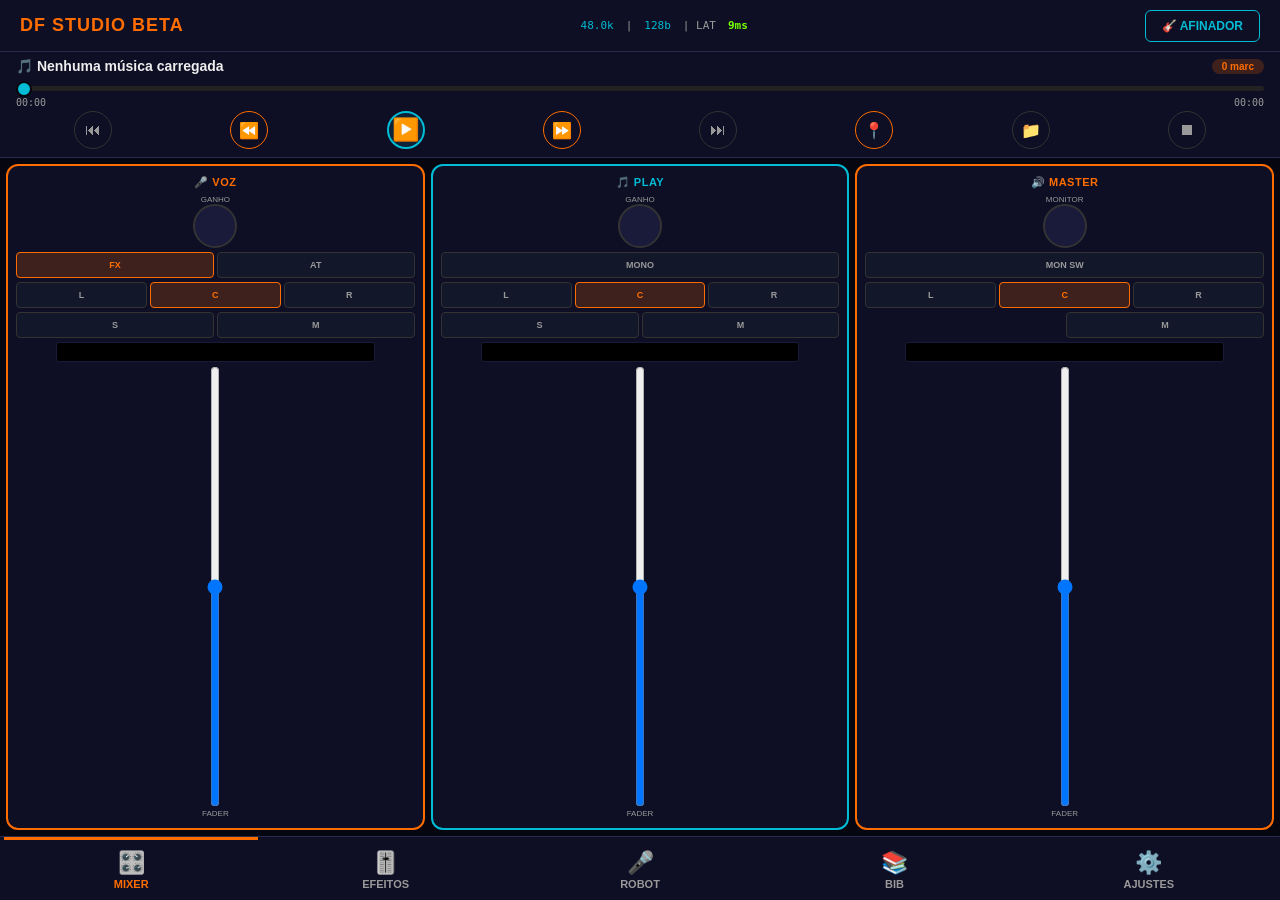
==== commit f38686a8: "Update index.html" ====
--- a/index.html
+++ b/index.html
@@ -9,7 +9,6 @@
     <title>DF Studio Pro - Web</title>
     <link rel="manifest" href="manifest.json">
     <style>
-        /* ===== RESET E VARIÁVEIS ===== */
         :root {
             --bg: #060610;
             --surface: #0E0E24;
@@ -51,12 +50,10 @@
             inset: 0;
         }
 
-        /* ===== SCROLLBAR ===== */
         ::-webkit-scrollbar { width: 3px; height: 3px; }
         ::-webkit-scrollbar-track { background: transparent; }
         ::-webkit-scrollbar-thumb { background: var(--orange); border-radius: 4px; }
 
-        /* ===== SPLASH ===== */
         .splash {
             display: flex;
             flex-direction: column;
@@ -96,7 +93,6 @@
         .log { color: var(--text2); font-size: 12px; margin-top: 12px; text-align: center; }
         .err { color: var(--warning); font-size: 12px; margin-top: 6px; text-align: center; }
 
-        /* ===== APP CONTAINER ===== */
         .app {
             display: none;
             flex-direction: column;
@@ -108,7 +104,6 @@
         }
         .app.visible { display: flex; }
 
-        /* ===== TOP BAR ===== */
         .topbar {
             display: flex;
             align-items: center;
@@ -159,7 +154,6 @@
             transform: scale(0.95);
         }
 
-        /* ===== PLAYER ===== */
         .player {
             background: var(--surface);
             padding: 4px 12px 6px;
@@ -249,7 +243,6 @@
         .player .play-btn:active { background: var(--teal) !important; color: var(--bg) !important; }
         .player .marker-btn { border-color: var(--orange) !important; color: var(--orange) !important; }
 
-        /* ===== MIXER ===== */
         .mixer {
             display: flex;
             flex: 1;
@@ -286,7 +279,6 @@
         .play .ch-name { color: var(--teal); }
         .master .ch-name { color: var(--orange); }
 
-        /* ===== KNOB ===== */
         .knob-wrap {
             display: flex;
             flex-direction: column;
@@ -315,7 +307,6 @@
             height: 0;
         }
 
-        /* ===== BUTTONS ===== */
         .btn-row {
             display: flex;
             gap: 3px;
@@ -353,7 +344,6 @@
             border-color: var(--warning);
         }
 
-        /* ===== VU METER ===== */
         .vu {
             width: 80%;
             height: 16px;
@@ -373,7 +363,6 @@
             transition: height .05s;
         }
 
-        /* ===== FADER ===== */
         .fader-wrap {
             display: flex;
             flex-direction: column;
@@ -407,7 +396,6 @@
             cursor: pointer;
         }
 
-        /* ===== NAV BAR ===== */
         .nav-bar {
             display: flex;
             background: var(--surface);
@@ -441,7 +429,6 @@
         }
         .nav-bar button:active { transform: scale(0.92); }
 
-        /* ===== PANELS ===== */
         .panel {
             display: none !important;
             flex-direction: column;
@@ -455,7 +442,6 @@
             display: flex !important;
         }
 
-        /* ===== EFFECTS ===== */
         .effect-card {
             background: var(--surface);
             border-radius: 12px;
@@ -509,7 +495,6 @@
             text-align: right;
         }
 
-        /* ===== AUTO-TUNE ===== */
         .piano-row {
             display: flex;
             gap: 4px;
@@ -539,7 +524,6 @@
         .piano-key.sharp { background: #1A1A3A; border-color: #444; }
         .piano-key.sharp.active { background: var(--orange-dim); border-color: var(--orange-dim); }
 
-        /* ===== TOGGLE SWITCH ===== */
         .toggle-switch {
             position: relative;
             width: 40px;
@@ -565,7 +549,6 @@
         }
         .toggle-switch.active .thumb { left: 20px; }
 
-        /* ===== DIALOGS ===== */
         .dialog {
             position: fixed;
             top: 0;
@@ -624,7 +607,6 @@
         .dlg .time-inputs input { width: 50px; text-align: center; }
         .dlg .time-inputs span { color: var(--text2); font-weight: 700; font-size: 18px; }
 
-        /* ===== MARKERS LIST ===== */
         .markers-list {
             max-height: 300px;
             overflow-y: auto;
@@ -645,7 +627,6 @@
         .marker-item .name { color: var(--text); font-size: 13px; flex: 1; margin: 0 10px; }
         .marker-item .del { color: var(--warning); cursor: pointer; font-size: 16px; padding: 4px; }
 
-        /* ===== TUNER ===== */
         #tunerNote {
             font-size: 56px;
             font-weight: 900;
@@ -665,7 +646,6 @@
             text-align: center;
         }
 
-        /* ===== LIBRARY ===== */
         .library-item {
             display: flex;
             justify-content: space-between;
@@ -679,7 +659,11 @@
         .library-item .name { color: var(--text); font-size: 13px; flex: 1; }
         .library-item .size { color: var(--text2); font-size: 10px; margin: 0 8px; }
 
-        /* ===== RESPONSIVE ===== */
+        .latency-badge {
+            color: var(--green) !important;
+            font-weight: 900;
+        }
+
         @media (min-width: 600px) {
             .topbar { padding: 8px 20px; min-height: 52px; }
             .topbar .title { font-size: 18px; }
@@ -756,7 +740,6 @@
 </head>
 <body>
 
-<!-- ===== SPLASH ===== -->
 <div id="splash" class="splash">
     <div class="splash-logo">🎤 DF STUDIO</div>
     <div class="splash-sub">Estúdio Profissional - Web</div>
@@ -766,20 +749,17 @@
     <button id="startBtn" style="display:none" onclick="initAudio()">🎙️ INICIAR</button>
 </div>
 
-<!-- ===== APP ===== -->
 <div id="app" class="app">
-    <!-- TOP BAR -->
     <div class="topbar">
         <div class="title">DF STUDIO BETA</div>
         <div class="stats">
             <span id="sampleRate">48k</span> |
             <span id="bufferSize">128b</span> |
-            LAT <span id="latency">0ms</span>
+            LAT <span id="latency" class="latency-badge">0ms</span>
         </div>
         <button class="tuner-btn" onclick="openTuner()">🎸 AFINADOR</button>
     </div>
 
-    <!-- PLAYER -->
     <div class="player">
         <div class="info">
             <div class="name" id="trackName">🎵 Nenhuma música carregada</div>
@@ -805,9 +785,7 @@
         </div>
     </div>
 
-    <!-- MIXER -->
     <div class="mixer" id="mixerContainer">
-        <!-- Canal VOZ -->
         <div class="channel voice" id="channelVoice">
             <div class="ch-name">🎤 VOZ</div>
             <div class="knob-wrap">
@@ -834,7 +812,6 @@
             </div>
         </div>
 
-        <!-- Canal PLAY -->
         <div class="channel play" id="channelPlay">
             <div class="ch-name">🎵 PLAY</div>
             <div class="knob-wrap">
@@ -860,7 +837,6 @@
             </div>
         </div>
 
-        <!-- Canal MASTER -->
         <div class="channel master" id="channelMaster">
             <div class="ch-name">🔊 MASTER</div>
             <div class="knob-wrap">
@@ -887,7 +863,6 @@
         </div>
     </div>
 
-    <!-- NAV BAR -->
     <div class="nav-bar">
         <button class="active" data-tab="mixer" onclick="switchTab('mixer')">
             <span class="nav-icon">🎛️</span> MIXER
@@ -906,7 +881,6 @@
         </button>
     </div>
 
-    <!-- EFFECTS PANEL -->
     <div id="effectsPanel" class="panel">
         <div style="display:flex;justify-content:space-between;align-items:center;margin-bottom:10px;">
             <span style="font-weight:900;color:var(--orange);font-size:18px;">🎚️ EFEITOS</span>
@@ -915,7 +889,6 @@
             </div>
         </div>
 
-        <!-- REVERB -->
         <div class="effect-card">
             <div class="header">
                 <label>🏛️ REVERB</label>
@@ -930,7 +903,6 @@
             </div>
         </div>
 
-        <!-- DELAY -->
         <div class="effect-card">
             <div class="header">
                 <label>⏳ DELAY</label>
@@ -955,7 +927,6 @@
             </div>
         </div>
 
-        <!-- CHORUS -->
         <div class="effect-card">
             <div class="header">
                 <label>🌊 CHORUS</label>
@@ -975,7 +946,6 @@
             </div>
         </div>
 
-        <!-- EQ -->
         <div class="effect-card">
             <div class="header">
                 <label>🎛️ EQ</label>
@@ -1000,7 +970,6 @@
             </div>
         </div>
 
-        <!-- COMPRESSOR -->
         <div class="effect-card">
             <div class="header">
                 <label>📊 COMPRESSOR</label>
@@ -1020,7 +989,6 @@
             </div>
         </div>
 
-        <!-- GATE -->
         <div class="effect-card">
             <div class="header">
                 <label>🚪 NOISE GATE</label>
@@ -1036,7 +1004,6 @@
         </div>
     </div>
 
-    <!-- AUTO-TUNE PANEL -->
     <div id="autotunePanel" class="panel">
         <div style="display:flex;justify-content:space-between;align-items:center;margin-bottom:10px;">
             <span style="font-weight:900;color:var(--orange);font-size:18px;">🎤 AUTO-TUNE</span>
@@ -1094,7 +1061,6 @@
         </div>
     </div>
 
-    <!-- LIBRARY PANEL -->
     <div id="libraryPanel" class="panel">
         <div style="display:flex;justify-content:space-between;align-items:center;">
             <span style="font-weight:900;color:var(--teal);font-size:18px;">📚 BIBLIOTECA</span>
@@ -1105,7 +1071,6 @@
         <div id="libraryList"></div>
     </div>
 
-    <!-- SETTINGS PANEL -->
     <div id="settingsPanel" class="panel">
         <span style="font-weight:900;color:var(--orange);font-size:18px;">⚙️ AJUSTES</span>
         
@@ -1141,7 +1106,6 @@
     </div>
 </div>
 
-<!-- MARKER DIALOG -->
 <div class="dialog" id="markerDialog">
     <div class="dlg">
         <h3>📍 NOVO MARCADOR</h3>
@@ -1162,7 +1126,6 @@
     </div>
 </div>
 
-<!-- MARKERS LIST DIALOG -->
 <div class="dialog" id="markersListDialog">
     <div class="dlg">
         <h3>📋 MARCADORES</h3>
@@ -1171,7 +1134,6 @@
     </div>
 </div>
 
-<!-- TUNER DIALOG -->
 <div class="dialog" id="tunerDialog">
     <div class="dlg" style="text-align:center;">
         <h3>🎸 AFINADOR</h3>
